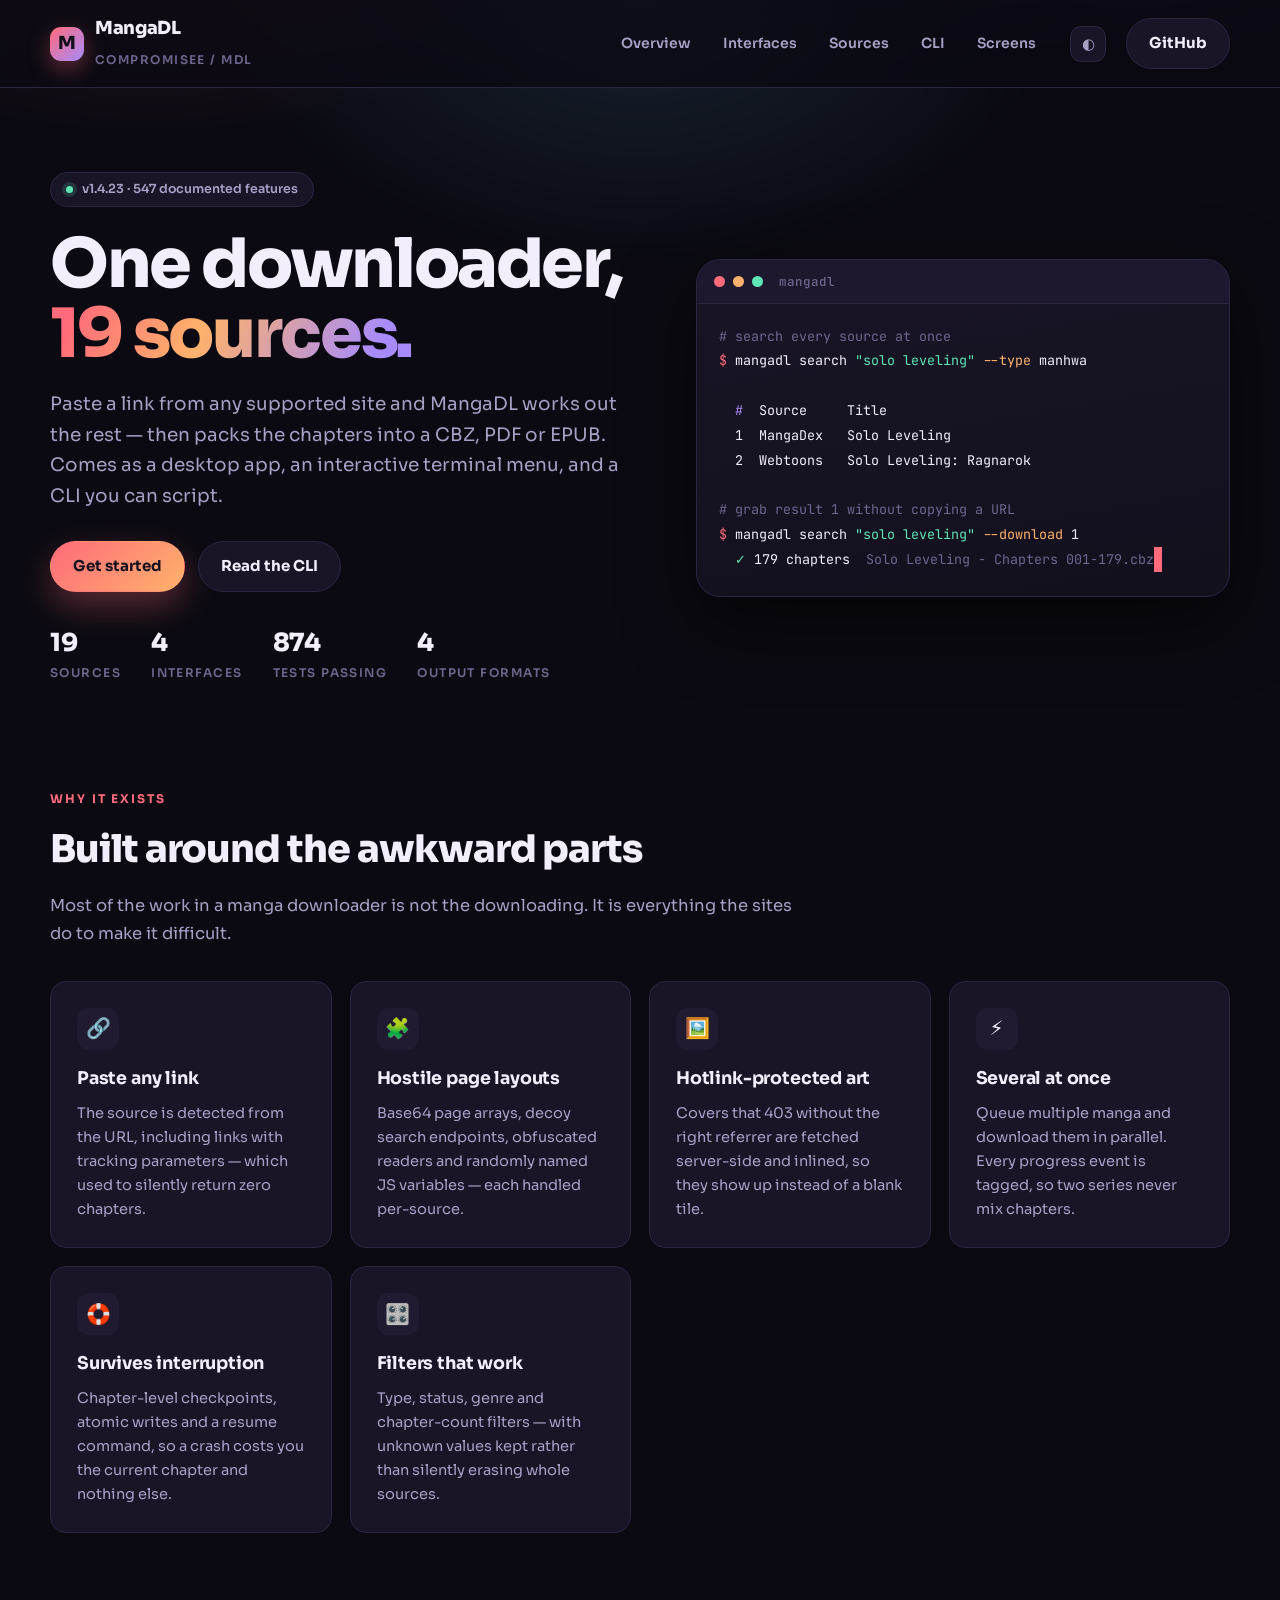
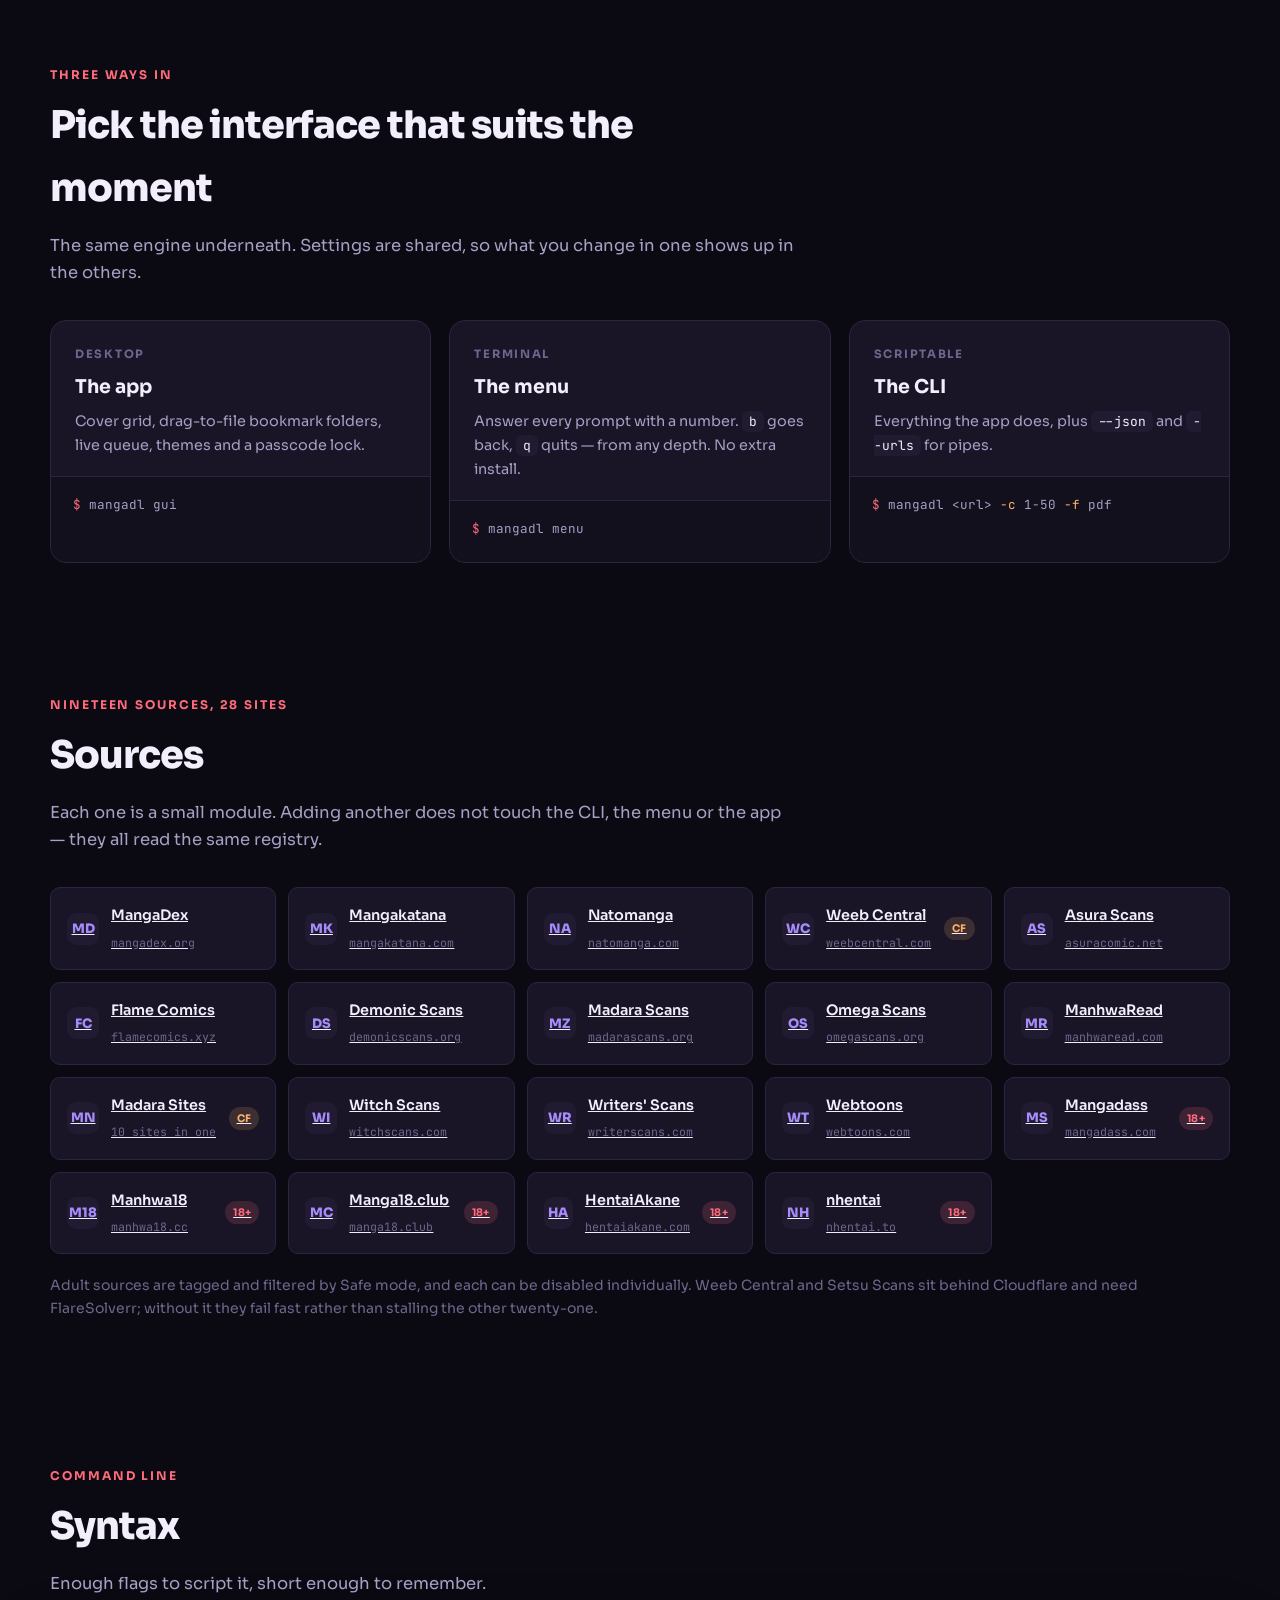
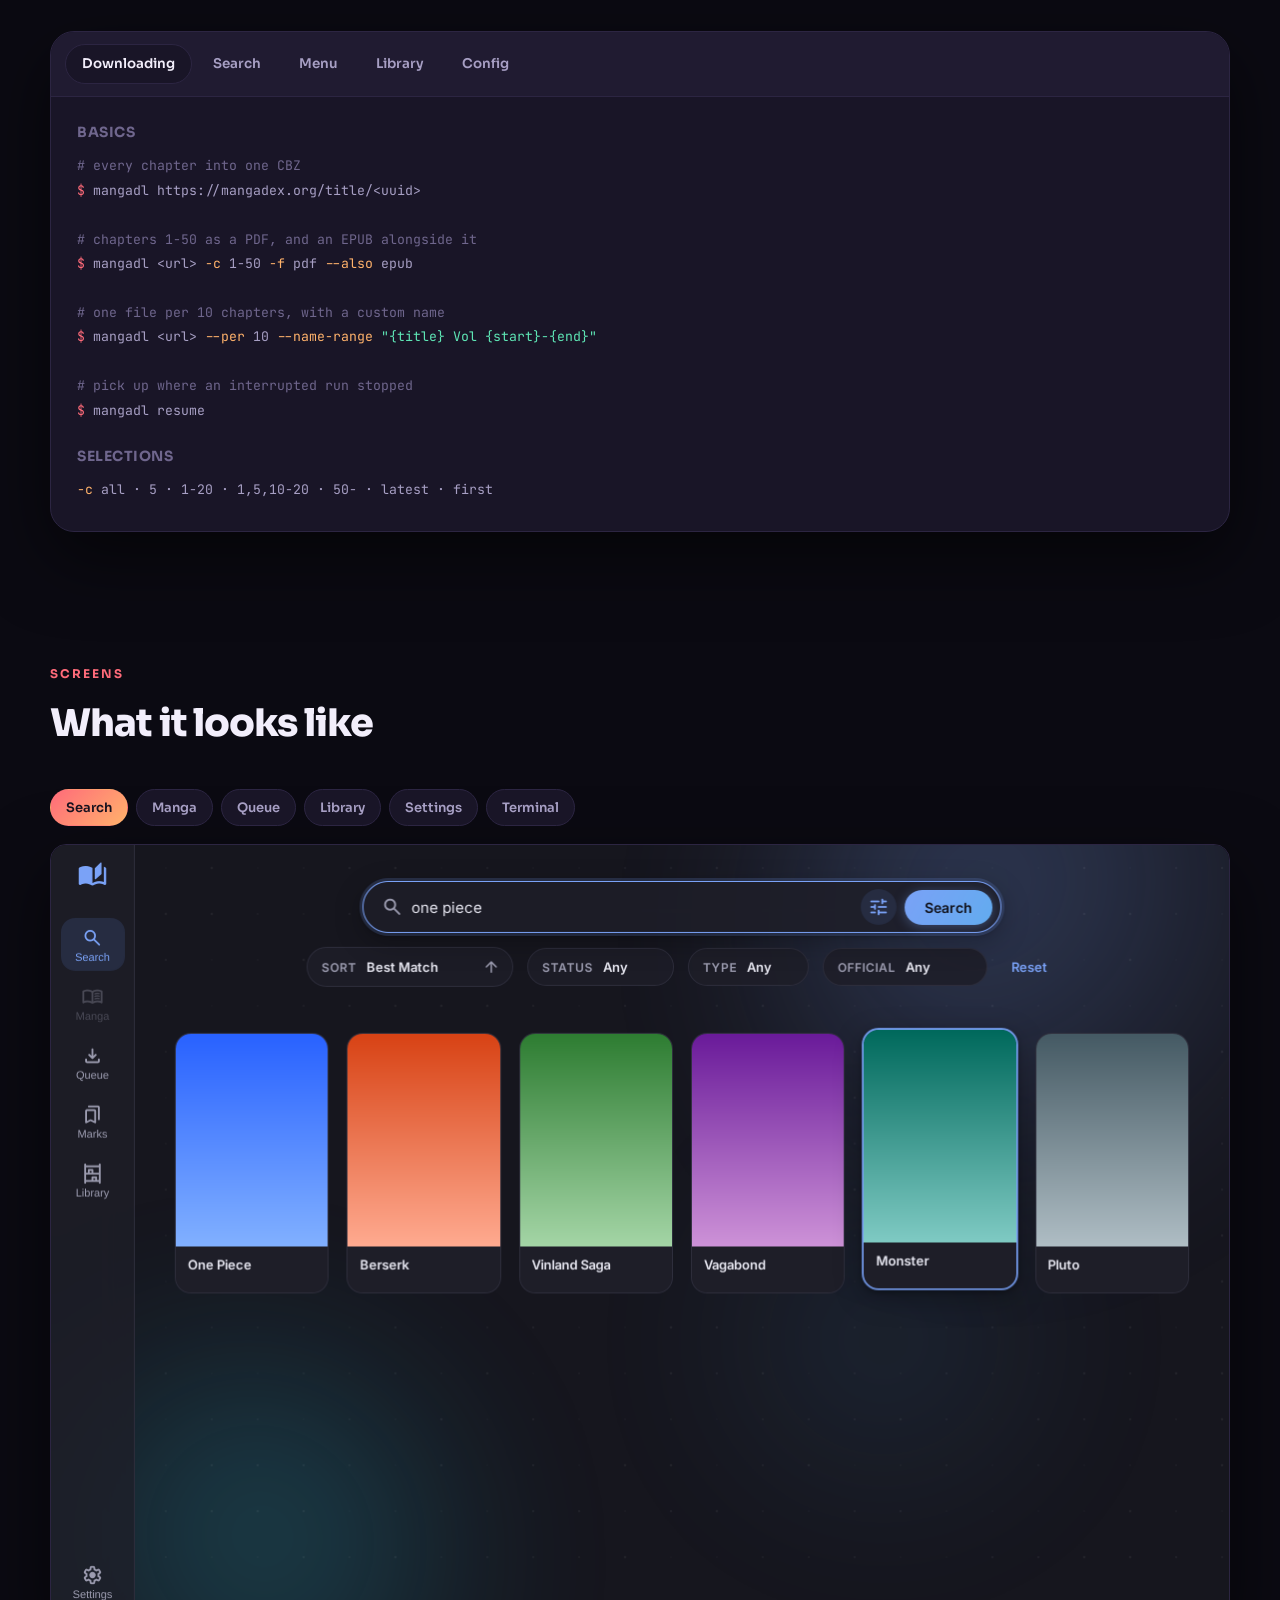
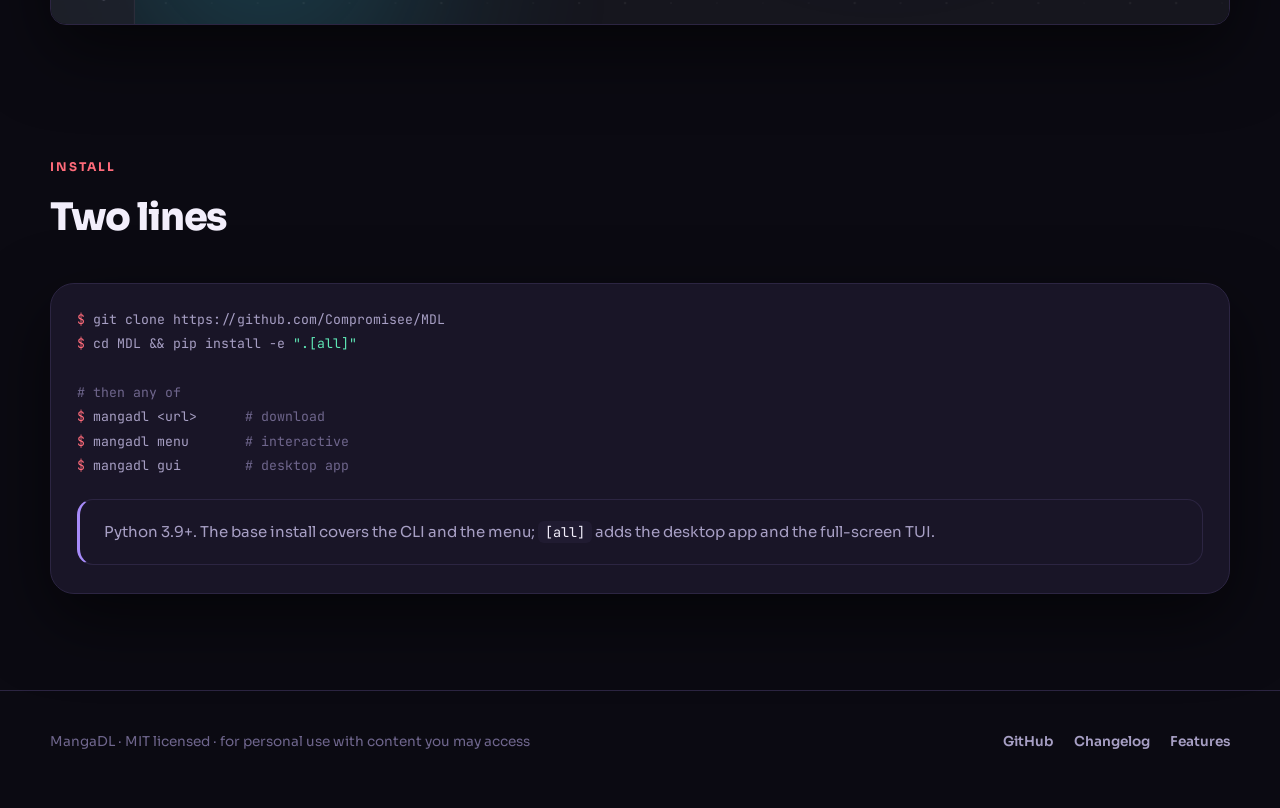
==== docs/index.html @ 046f9f0f "v1.4.23: grouped collapsible queue, animations, cross-book counter fix Fixed: "downloaded chapters" " ====
<!DOCTYPE html>
<html lang="en" data-theme="night">
<head>
<meta charset="UTF-8">
<meta name="viewport" content="width=device-width, initial-scale=1.0">
<meta name="referrer" content="no-referrer">
<title>MangaDL — 19 sources, 28 sites</title>
<meta name="description" content="MangaDL downloads manga, manhwa and manhua from 28 sites as CBZ, PDF or EPUB. Desktop app, interactive terminal menu and a scriptable CLI.">
<meta property="og:title" content="MangaDL">
<meta property="og:description" content="19 sources, 28 sites. CBZ, PDF or EPUB — desktop app, terminal menu, scriptable CLI.">
<meta property="og:type" content="website">
<link rel="icon" href="icon.ico">
<link rel="preconnect" href="https://fonts.googleapis.com">
<link rel="preconnect" href="https://fonts.gstatic.com" crossorigin>
<link href="https://fonts.googleapis.com/css2?family=Sora:wght@400;600;700;800&family=JetBrains+Mono:wght@400;500&display=swap" rel="stylesheet">
<style>
/* ============================================================ tokens
   A deliberately un-GitHub palette: deep plum-navy, warm coral accent,
   soft mint for success. Nothing borrowed from a code-host chrome. */
:root {
  --bg:        #0b0a12;
  --bg-2:      #12101d;
  --panel:     #191527;
  --panel-2:   #201b31;
  --line:      #2c2542;
  --ink:       #f2eefb;
  --ink-2:     #a79fc4;
  --ink-3:     #6f668d;

  --coral:     #ff6b7a;
  --amber:     #ffb26b;
  --mint:      #5ee6b5;
  --violet:    #a78bfa;
  --sky:       #6bcaff;

  --r-s: 10px;
  --r-m: 16px;
  --r-l: 24px;
  --r-xl: 34px;

  --shadow: 0 26px 70px rgba(0,0,0,.55);
  --edge: 1px solid var(--line);
  --wrap: 1180px;
}

html[data-theme="dawn"] {
  --bg:      #fbf7f4;
  --bg-2:    #ffffff;
  --panel:   #ffffff;
  --panel-2: #f4eff8;
  --line:    #e6dced;
  --ink:     #1c1730;
  --ink-2:   #5b5175;
  --ink-3:   #8d84a5;
  --shadow: 0 22px 54px rgba(60,40,90,.13);
}

* { box-sizing: border-box; }

body {
  margin: 0;
  background: var(--bg);
  color: var(--ink);
  font: 16px/1.65 Sora, system-ui, -apple-system, sans-serif;
  -webkit-font-smoothing: antialiased;
  overflow-x: hidden;
}

/* soft aurora wash, fixed so it never scrolls into a seam */
body::before {
  content: "";
  position: fixed;
  inset: -30% -10% auto -10%;
  height: 90vh;
  z-index: 0;
  pointer-events: none;
  background:
    radial-gradient(45% 55% at 18% 12%, rgba(255,107,122,.20), transparent 70%),
    radial-gradient(40% 50% at 82% 8%,  rgba(167,139,250,.20), transparent 70%),
    radial-gradient(38% 48% at 50% 32%, rgba(107,202,255,.13), transparent 72%);
  filter: blur(8px);
}
html[data-theme="dawn"] body::before { opacity: .55; }

.wrap { width: min(var(--wrap), calc(100% - 44px)); margin-inline: auto; position: relative; z-index: 1; }

a { color: inherit; }

/* ============================================================ nav */
.nav {
  position: sticky; top: 0; z-index: 60;
  backdrop-filter: blur(14px);
  background: color-mix(in srgb, var(--bg) 78%, transparent);
  border-bottom: var(--edge);
}
.nav-in { display: flex; align-items: center; gap: 20px; padding: 14px 0; }

.brand { display: flex; align-items: center; gap: 11px; text-decoration: none; font-weight: 800; letter-spacing: -.02em; }
.mark {
  width: 34px; height: 34px; border-radius: 11px;
  display: grid; place-items: center;
  background: linear-gradient(135deg, var(--coral), var(--violet));
  color: #12101d; font-size: 17px; font-weight: 800;
  box-shadow: 0 8px 22px rgba(255,107,122,.35);
}
.brand span { font-size: 18px; }
.brand small { color: var(--ink-3); font-weight: 600; font-size: 12px; letter-spacing: .12em; text-transform: uppercase; }

.nav-links { display: flex; gap: 4px; margin-left: auto; }
.nav-links a {
  padding: 8px 14px; border-radius: 999px; text-decoration: none;
  color: var(--ink-2); font-size: 14px; font-weight: 600;
  transition: background .16s, color .16s;
}
.nav-links a:hover { background: var(--panel); color: var(--ink); }

.icon-btn {
  width: 36px; height: 36px; border-radius: 11px;
  border: var(--edge); background: var(--panel); color: var(--ink-2);
  cursor: pointer; display: grid; place-items: center; font-size: 15px;
  transition: color .16s, border-color .16s;
}
.icon-btn:hover { color: var(--ink); border-color: var(--violet); }

.btn {
  display: inline-flex; align-items: center; gap: 9px;
  padding: 12px 22px; border-radius: 999px;
  font: inherit; font-weight: 700; font-size: 15px;
  text-decoration: none; cursor: pointer; border: var(--edge);
  background: var(--panel); color: var(--ink);
  transition: transform .16s, box-shadow .16s, border-color .16s;
}
.btn:hover { transform: translateY(-2px); }
.btn-hot {
  border-color: transparent; color: #17121f;
  background: linear-gradient(135deg, var(--coral), var(--amber));
  box-shadow: 0 14px 34px rgba(255,107,122,.32);
}
.btn-hot:hover { box-shadow: 0 18px 42px rgba(255,107,122,.42); }
.btn-ghost:hover { border-color: var(--violet); }

/* ============================================================ hero */
.hero { padding: 84px 0 40px; }
.hero-grid { display: grid; grid-template-columns: 1.05fr .95fr; gap: 56px; align-items: center; }

.eyebrow {
  display: inline-flex; align-items: center; gap: 9px;
  padding: 6px 15px; border-radius: 999px;
  border: var(--edge); background: var(--panel);
  font-size: 12.5px; font-weight: 600; color: var(--ink-2);
  margin-bottom: 22px;
}
.dot { width: 7px; height: 7px; border-radius: 50%; background: var(--mint); box-shadow: 0 0 0 4px rgba(94,230,181,.16); }

h1 {
  margin: 0 0 20px;
  font-size: clamp(42px, 6vw, 68px);
  line-height: 1.03; letter-spacing: -.035em; font-weight: 800;
}
.grad {
  background: linear-gradient(115deg, var(--coral) 8%, var(--amber) 42%, var(--violet) 88%);
  -webkit-background-clip: text; background-clip: text; color: transparent;
}
.lede { font-size: 18.5px; color: var(--ink-2); margin: 0 0 30px; max-width: 54ch; }
.cta { display: flex; gap: 13px; flex-wrap: wrap; margin-bottom: 30px; }

.hero-stats { display: flex; gap: 30px; flex-wrap: wrap; }
.hs-n { font-size: 25px; font-weight: 800; letter-spacing: -.02em; }
.hs-k { font-size: 12px; color: var(--ink-3); text-transform: uppercase; letter-spacing: .12em; font-weight: 600; }

/* terminal mock */
.term {
  border-radius: var(--r-l); border: var(--edge);
  background: linear-gradient(170deg, var(--panel), var(--bg-2));
  box-shadow: var(--shadow); overflow: hidden;
}
.term-bar { display: flex; align-items: center; gap: 8px; padding: 13px 17px; border-bottom: var(--edge); background: color-mix(in srgb, var(--panel-2) 70%, transparent); }
.tl { width: 11px; height: 11px; border-radius: 50%; }
.term-name { margin-left: 8px; font: 500 12.5px JetBrains Mono, monospace; color: var(--ink-3); }
.term-body { padding: 20px 22px 24px; font: 400 13.4px/1.85 JetBrains Mono, monospace; }
.pr { color: var(--coral); }
.cm { color: var(--ink-3); }
.fl { color: var(--amber); }
.st { color: var(--mint); }
.vi { color: var(--violet); }

.caret { display: inline-block; width: 8px; background: var(--coral); animation: blink 1.15s steps(2) infinite; }
@keyframes blink { 50% { opacity: 0; } }

/* ============================================================ sections */
section { padding: 66px 0; }
.sec-head { margin-bottom: 34px; max-width: 62ch; }
.sec-tag { font-size: 12px; letter-spacing: .16em; text-transform: uppercase; color: var(--coral); font-weight: 700; }
h2 { font-size: clamp(27px, 3.4vw, 38px); letter-spacing: -.028em; margin: 9px 0 12px; font-weight: 800; }
.sec-head p { color: var(--ink-2); margin: 0; font-size: 16.5px; }

.cards { display: grid; grid-template-columns: repeat(auto-fit, minmax(266px, 1fr)); gap: 18px; }
.card {
  padding: 26px; border-radius: var(--r-m); border: var(--edge);
  background: var(--panel);
  transition: transform .18s, border-color .18s;
}
.card:hover { transform: translateY(-4px); border-color: color-mix(in srgb, var(--violet) 55%, var(--line)); }
.card h3 { margin: 14px 0 8px; font-size: 17.5px; letter-spacing: -.01em; }
.card p { margin: 0; color: var(--ink-2); font-size: 14.6px; }
.glyph { width: 42px; height: 42px; border-radius: 12px; display: grid; place-items: center; font-size: 20px; background: var(--panel-2); }

/* interfaces */
.faces { display: grid; grid-template-columns: repeat(3, 1fr); gap: 18px; }
.face { border-radius: var(--r-m); border: var(--edge); background: var(--panel); overflow: hidden; display: flex; flex-direction: column; }
.face-top { padding: 24px 24px 18px; }
.face-kind { font-size: 11.5px; letter-spacing: .15em; text-transform: uppercase; font-weight: 700; color: var(--ink-3); }
.face h3 { margin: 8px 0 7px; font-size: 19px; }
.face p { margin: 0; color: var(--ink-2); font-size: 14.4px; }
.face pre {
  margin: 0; padding: 17px 22px 22px;
  font: 400 12.6px/1.8 JetBrains Mono, monospace;
  color: var(--ink-2); background: var(--bg-2);
  border-top: var(--edge); flex: 1; overflow-x: auto;
}

/* sources */
.src-grid { display: grid; grid-template-columns: repeat(auto-fill, minmax(212px, 1fr)); gap: 12px; }
.src {
  display: flex; align-items: center; gap: 12px;
  padding: 14px 16px; border-radius: var(--r-s);
  border: var(--edge); background: var(--panel);
  transition: border-color .16s, transform .16s;
}
.src:hover { border-color: var(--violet); transform: translateY(-2px); }
.src-i { width: 32px; height: 32px; border-radius: 9px; display: grid; place-items: center; font-weight: 800; font-size: 13px; background: var(--panel-2); color: var(--violet); }
.src-n { font-weight: 600; font-size: 14.4px; }
.src-h { font-size: 11.6px; color: var(--ink-3); font-family: JetBrains Mono, monospace; }
.tag { margin-left: auto; font-size: 10.4px; font-weight: 700; padding: 3px 8px; border-radius: 999px; letter-spacing: .04em; }
.tag-adult { background: rgba(255,107,122,.16); color: var(--coral); }
.tag-cf { background: rgba(255,178,107,.16); color: var(--amber); }

/* code panel */
.panel { border-radius: var(--r-l); border: var(--edge); background: var(--panel); overflow: hidden; box-shadow: var(--shadow); }
.tabs { display: flex; gap: 4px; padding: 12px 14px; border-bottom: var(--edge); background: var(--panel-2); overflow-x: auto; }
.tab {
  padding: 8px 16px; border-radius: 999px; border: 1px solid transparent;
  background: transparent; color: var(--ink-2); cursor: pointer;
  font: inherit; font-size: 13.4px; font-weight: 600; white-space: nowrap;
}
.tab:hover { color: var(--ink); }
.tab.on { background: var(--panel); color: var(--ink); border-color: var(--line); }
.pane { display: none; padding: 24px 26px 28px; }
.pane.on { display: block; }
.pane pre { margin: 0 0 18px; font: 400 13.2px/1.85 JetBrains Mono, monospace; overflow-x: auto; color: var(--ink-2); }
.pane pre:last-child { margin-bottom: 0; }
.pane h4 { margin: 22px 0 10px; font-size: 14px; letter-spacing: .04em; text-transform: uppercase; color: var(--ink-3); }
.pane h4:first-child { margin-top: 0; }

/* shots */
.shot-row { display: flex; gap: 8px; margin-bottom: 18px; flex-wrap: wrap; }
.shot-tab { padding: 7px 15px; border-radius: 999px; border: var(--edge); background: var(--panel); color: var(--ink-2); cursor: pointer; font: inherit; font-size: 13px; font-weight: 600; }
.shot-tab.on { background: linear-gradient(135deg, var(--coral), var(--amber)); color: #17121f; border-color: transparent; }
.shot { display: none; border-radius: var(--r-m); overflow: hidden; border: var(--edge); box-shadow: var(--shadow); }
.shot.on { display: block; }
.shot img { width: 100%; display: block; }

/* callout */
.note {
  border-radius: var(--r-m); padding: 20px 24px;
  border: var(--edge); border-left: 3px solid var(--violet);
  background: var(--panel); color: var(--ink-2); font-size: 15px;
}
.note b { color: var(--ink); }

/* footer */
footer { border-top: var(--edge); padding: 40px 0 54px; margin-top: 30px; }
.foot { display: flex; justify-content: space-between; gap: 22px; flex-wrap: wrap; align-items: center; }
.foot p { margin: 0; color: var(--ink-3); font-size: 13.6px; }
.foot a { color: var(--ink-2); text-decoration: none; font-size: 13.6px; font-weight: 600; }
.foot a:hover { color: var(--coral); }

code.i { font-family: JetBrains Mono, monospace; font-size: .9em; background: var(--panel-2); padding: 2px 7px; border-radius: 6px; color: var(--ink); }

@media (max-width: 950px) {
  .hero-grid { grid-template-columns: 1fr; gap: 38px; }
  .faces { grid-template-columns: 1fr; }
  .nav-links { display: none; }
}
@media (prefers-reduced-motion: reduce) {
  * { animation: none !important; transition: none !important; }
}
</style>
</head>
<body>

<nav class="nav">
  <div class="wrap nav-in">
    <a class="brand" href="#top">
      <span class="mark">M</span>
      <span>MangaDL<br><small>compromisee / MDL</small></span>
    </a>
    <div class="nav-links">
      <a href="#what">Overview</a>
      <a href="#faces">Interfaces</a>
      <a href="#sources">Sources</a>
      <a href="#cli">CLI</a>
      <a href="#shots">Screens</a>
    </div>
    <button class="icon-btn" id="themeBtn" title="Toggle light and dark" aria-label="Toggle theme">◐</button>
    <a class="btn btn-ghost" href="https://github.com/Compromisee/MDL">GitHub</a>
  </div>
</nav>

<header class="hero wrap" id="top">
  <div class="hero-grid">
    <div>
      <div class="eyebrow"><span class="dot"></span> v1.4.23 · 547 documented features</div>
      <h1>One downloader,<br><span class="grad">19 sources.</span></h1>
      <p class="lede">
        Paste a link from any supported site and MangaDL works out the rest —
        then packs the chapters into a CBZ, PDF or EPUB. Comes as a desktop
        app, an interactive terminal menu, and a CLI you can script.
      </p>
      <div class="cta">
        <a class="btn btn-hot" href="#install">Get started</a>
        <a class="btn btn-ghost" href="#cli">Read the CLI</a>
      </div>
      <div class="hero-stats">
        <div><div class="hs-n">19</div><div class="hs-k">sources</div></div>
        <div><div class="hs-n">4</div><div class="hs-k">interfaces</div></div>
        <div><div class="hs-n">874</div><div class="hs-k">tests passing</div></div>
        <div><div class="hs-n">4</div><div class="hs-k">output formats</div></div>
      </div>
    </div>

    <div class="term">
      <div class="term-bar">
        <span class="tl" style="background:#ff6b7a"></span>
        <span class="tl" style="background:#ffb26b"></span>
        <span class="tl" style="background:#5ee6b5"></span>
        <span class="term-name">mangadl</span>
      </div>
      <div class="term-body">
<span class="cm"># search every source at once</span><br>
<span class="pr">$</span> mangadl search <span class="st">"solo leveling"</span> <span class="fl">--type</span> manhwa<br>
<br>
&nbsp;&nbsp;<span class="vi">#</span>&nbsp;&nbsp;Source&nbsp;&nbsp;&nbsp;&nbsp;&nbsp;Title<br>
&nbsp;&nbsp;1&nbsp;&nbsp;MangaDex&nbsp;&nbsp;&nbsp;Solo Leveling<br>
&nbsp;&nbsp;2&nbsp;&nbsp;Webtoons&nbsp;&nbsp;&nbsp;Solo Leveling: Ragnarok<br>
<br>
<span class="cm"># grab result 1 without copying a URL</span><br>
<span class="pr">$</span> mangadl search <span class="st">"solo leveling"</span> <span class="fl">--download</span> 1<br>
&nbsp;&nbsp;<span class="st">✓</span> 179 chapters &nbsp;<span class="cm">Solo Leveling - Chapters 001-179.cbz</span><span class="caret">&nbsp;</span>
      </div>
    </div>
  </div>
</header>

<section class="wrap" id="what">
  <div class="sec-head">
    <div class="sec-tag">Why it exists</div>
    <h2>Built around the awkward parts</h2>
    <p>Most of the work in a manga downloader is not the downloading. It is
       everything the sites do to make it difficult.</p>
  </div>
  <div class="cards">
    <div class="card">
      <div class="glyph">🔗</div>
      <h3>Paste any link</h3>
      <p>The source is detected from the URL, including links with tracking
         parameters — which used to silently return zero chapters.</p>
    </div>
    <div class="card">
      <div class="glyph">🧩</div>
      <h3>Hostile page layouts</h3>
      <p>Base64 page arrays, decoy search endpoints, obfuscated readers and
         randomly named JS variables — each handled per-source.</p>
    </div>
    <div class="card">
      <div class="glyph">🖼️</div>
      <h3>Hotlink-protected art</h3>
      <p>Covers that 403 without the right referrer are fetched server-side
         and inlined, so they show up instead of a blank tile.</p>
    </div>
    <div class="card">
      <div class="glyph">⚡</div>
      <h3>Several at once</h3>
      <p>Queue multiple manga and download them in parallel. Every progress
         event is tagged, so two series never mix chapters.</p>
    </div>
    <div class="card">
      <div class="glyph">🛟</div>
      <h3>Survives interruption</h3>
      <p>Chapter-level checkpoints, atomic writes and a resume command, so a
         crash costs you the current chapter and nothing else.</p>
    </div>
    <div class="card">
      <div class="glyph">🎛️</div>
      <h3>Filters that work</h3>
      <p>Type, status, genre and chapter-count filters — with unknown values
         kept rather than silently erasing whole sources.</p>
    </div>
  </div>
</section>

<section class="wrap" id="faces">
  <div class="sec-head">
    <div class="sec-tag">Three ways in</div>
    <h2>Pick the interface that suits the moment</h2>
    <p>The same engine underneath. Settings are shared, so what you change in
       one shows up in the others.</p>
  </div>
  <div class="faces">
    <div class="face">
      <div class="face-top">
        <div class="face-kind">Desktop</div>
        <h3>The app</h3>
        <p>Cover grid, drag-to-file bookmark folders, live queue, themes and a
           passcode lock.</p>
      </div>
      <pre><span class="pr">$</span> mangadl gui</pre>
    </div>
    <div class="face">
      <div class="face-top">
        <div class="face-kind">Terminal</div>
        <h3>The menu</h3>
        <p>Answer every prompt with a number. <code class="i">b</code> goes
           back, <code class="i">q</code> quits — from any depth. No extra
           install.</p>
      </div>
      <pre><span class="pr">$</span> mangadl menu</pre>
    </div>
    <div class="face">
      <div class="face-top">
        <div class="face-kind">Scriptable</div>
        <h3>The CLI</h3>
        <p>Everything the app does, plus <code class="i">--json</code> and
           <code class="i">--urls</code> for pipes.</p>
      </div>
      <pre><span class="pr">$</span> mangadl &lt;url&gt; <span class="fl">-c</span> 1-50 <span class="fl">-f</span> pdf</pre>
    </div>
  </div>
</section>

<section class="wrap" id="sources">
  <div class="sec-head">
    <div class="sec-tag">Nineteen sources, 28 sites</div>
    <h2>Sources</h2>
    <p>Each one is a small module. Adding another does not touch the CLI, the
       menu or the app — they all read the same registry.</p>
  </div>
  <div class="src-grid">
    <a class="src" href="https://mangadex.org"><span class="src-i">MD</span><span><span class="src-n">MangaDex</span><br><span class="src-h">mangadex.org</span></span></a>
    <a class="src" href="https://mangakatana.com"><span class="src-i">MK</span><span><span class="src-n">Mangakatana</span><br><span class="src-h">mangakatana.com</span></span></a>
    <a class="src" href="https://www.natomanga.com"><span class="src-i">NA</span><span><span class="src-n">Natomanga</span><br><span class="src-h">natomanga.com</span></span></a>
    <a class="src" href="https://weebcentral.com"><span class="src-i">WC</span><span><span class="src-n">Weeb Central</span><br><span class="src-h">weebcentral.com</span></span><span class="tag tag-cf">CF</span></a>
    <a class="src" href="https://asuracomic.net"><span class="src-i">AS</span><span><span class="src-n">Asura Scans</span><br><span class="src-h">asuracomic.net</span></span></a>
    <a class="src" href="https://flamecomics.xyz"><span class="src-i">FC</span><span><span class="src-n">Flame Comics</span><br><span class="src-h">flamecomics.xyz</span></span></a>
    <a class="src" href="https://demonicscans.org"><span class="src-i">DS</span><span><span class="src-n">Demonic Scans</span><br><span class="src-h">demonicscans.org</span></span></a>
    <a class="src" href="https://madarascans.org"><span class="src-i">MZ</span><span><span class="src-n">Madara Scans</span><br><span class="src-h">madarascans.org</span></span></a>
    <a class="src" href="https://omegascans.org"><span class="src-i">OS</span><span><span class="src-n">Omega Scans</span><br><span class="src-h">omegascans.org</span></span></a>
    <a class="src" href="https://manhwaread.com"><span class="src-i">MR</span><span><span class="src-n">ManhwaRead</span><br><span class="src-h">manhwaread.com</span></span></a>
    <a class="src" href="https://mangabooth.com"><span class="src-i">MN</span><span><span class="src-n">Madara Sites</span><br><span class="src-h">10 sites in one</span></span><span class="tag tag-cf">CF</span></a>
    <a class="src" href="https://witchscans.com"><span class="src-i">WI</span><span><span class="src-n">Witch Scans</span><br><span class="src-h">witchscans.com</span></span></a>
    <a class="src" href="https://writerscans.com"><span class="src-i">WR</span><span><span class="src-n">Writers' Scans</span><br><span class="src-h">writerscans.com</span></span></a>
    <a class="src" href="https://www.webtoons.com"><span class="src-i">WT</span><span><span class="src-n">Webtoons</span><br><span class="src-h">webtoons.com</span></span></a>
    <a class="src" href="https://mangadass.com"><span class="src-i">MS</span><span><span class="src-n">Mangadass</span><br><span class="src-h">mangadass.com</span></span><span class="tag tag-adult">18+</span></a>
    <a class="src" href="https://manhwa18.cc"><span class="src-i">M18</span><span><span class="src-n">Manhwa18</span><br><span class="src-h">manhwa18.cc</span></span><span class="tag tag-adult">18+</span></a>
    <a class="src" href="https://manga18.club"><span class="src-i">MC</span><span><span class="src-n">Manga18.club</span><br><span class="src-h">manga18.club</span></span><span class="tag tag-adult">18+</span></a>
    <a class="src" href="https://hentaiakane.com"><span class="src-i">HA</span><span><span class="src-n">HentaiAkane</span><br><span class="src-h">hentaiakane.com</span></span><span class="tag tag-adult">18+</span></a>
    <a class="src" href="https://nhentai.to"><span class="src-i">NH</span><span><span class="src-n">nhentai</span><br><span class="src-h">nhentai.to</span></span><span class="tag tag-adult">18+</span></a>
  </div>
  <p style="margin-top:20px;color:var(--ink-3);font-size:14px">
    Adult sources are tagged and filtered by Safe mode, and each can be
    disabled individually. Weeb Central and Setsu Scans sit behind Cloudflare
    and need FlareSolverr; without it they fail fast rather than stalling the
    other twenty-one.
  </p>
</section>

<section class="wrap" id="cli">
  <div class="sec-head">
    <div class="sec-tag">Command line</div>
    <h2>Syntax</h2>
    <p>Enough flags to script it, short enough to remember.</p>
  </div>
  <div class="panel">
    <div class="tabs" role="tablist">
      <button class="tab on" data-p="dl">Downloading</button>
      <button class="tab" data-p="search">Search</button>
      <button class="tab" data-p="menu">Menu</button>
      <button class="tab" data-p="lib">Library</button>
      <button class="tab" data-p="cfg">Config</button>
    </div>

    <div class="pane on" id="p-dl">
      <h4>Basics</h4>
<pre><span class="cm"># every chapter into one CBZ</span>
<span class="pr">$</span> mangadl https://mangadex.org/title/&lt;uuid&gt;

<span class="cm"># chapters 1-50 as a PDF, and an EPUB alongside it</span>
<span class="pr">$</span> mangadl &lt;url&gt; <span class="fl">-c</span> 1-50 <span class="fl">-f</span> pdf <span class="fl">--also</span> epub

<span class="cm"># one file per 10 chapters, with a custom name</span>
<span class="pr">$</span> mangadl &lt;url&gt; <span class="fl">--per</span> 10 <span class="fl">--name-range</span> <span class="st">"{title} Vol {start}-{end}"</span>

<span class="cm"># pick up where an interrupted run stopped</span>
<span class="pr">$</span> mangadl resume</pre>
      <h4>Selections</h4>
<pre><span class="fl">-c</span> all · 5 · 1-20 · 1,5,10-20 · 50- · latest · first</pre>
    </div>

    <div class="pane" id="p-search">
      <h4>Finding things</h4>
<pre><span class="cm"># no query at all -> trending across every source</span>
<span class="pr">$</span> mangadl search

<span class="pr">$</span> mangadl search <span class="st">"one piece"</span>                <span class="cm"># all sources</span>
<span class="pr">$</span> mangadl search <span class="st">"berserk"</span> <span class="fl">-s</span> mangadex     <span class="cm"># just one</span>
<span class="pr">$</span> mangadl trending horror                <span class="cm"># top horror now</span>
<span class="pr">$</span> mangadl genres                         <span class="cm"># every genre</span></pre>
      <h4>Narrow and sort</h4>
<pre><span class="pr">$</span> mangadl search <span class="st">"solo"</span> <span class="fl">--type</span> manhwa      <span class="cm"># manga|manhwa|manhua</span>
<span class="pr">$</span> mangadl search <span class="st">"one piece"</span> <span class="fl">--status</span> Ongoing
<span class="pr">$</span> mangadl search <span class="st">"naruto"</span> <span class="fl">-n</span> 5 <span class="fl">--sort</span> title
<span class="pr">$</span> mangadl search <span class="st">"berserk"</span> <span class="fl">--sort</span> chapters <span class="fl">--reverse</span></pre>
      <h4>For pipes and scripts</h4>
<pre><span class="pr">$</span> mangadl search <span class="st">"blue"</span> <span class="fl">--urls</span>            <span class="cm"># one URL per line</span>
<span class="pr">$</span> mangadl search <span class="st">"blue"</span> <span class="fl">--json</span> | jq <span class="st">'.[].title'</span>

<span class="cm"># act on a numbered result, no copy-paste</span>
<span class="pr">$</span> mangadl search <span class="st">"berserk"</span> <span class="fl">--open</span> 1
<span class="pr">$</span> mangadl search <span class="st">"berserk"</span> <span class="fl">--download</span> 1</pre>
    </div>

    <div class="pane" id="p-menu">
      <h4>Interactive menu</h4>
<pre><span class="pr">$</span> mangadl menu

  <span class="vi">1</span>  Search for a manga     <span class="cm">by title, across every source</span>
  <span class="vi">2</span>  Browse trending        <span class="cm">optionally by genre</span>
  <span class="vi">3</span>  Open a URL             <span class="cm">paste a link</span>
  <span class="vi">4</span>  Library                <span class="cm">what you already have</span>
  <span class="vi">5</span>  Bookmarks
  <span class="vi">6</span>  Settings               <span class="cm">folders, formats, sources</span>
  <span class="vi">7</span>  Tools                  <span class="cm">stats, history, disk usage</span>

  <span class="cm">b = back    q = quit    (from any depth)</span></pre>
      <div class="note">
        <b>No extra install.</b> The menu only needs what MangaDL already
        depends on. The full-screen <code class="i">mangadl tui</code> needs
        Textual — <code class="i">pip install mangadl[tui]</code> — and says
        so plainly if it is missing.
      </div>
    </div>

    <div class="pane" id="p-lib">
      <h4>Keeping track</h4>
<pre><span class="pr">$</span> mangadl watch add &lt;url&gt;     <span class="cm"># track for new chapters</span>
<span class="pr">$</span> mangadl watch check         <span class="cm"># check them all in parallel</span>
<span class="pr">$</span> mangadl library verify      <span class="cm"># do the files still exist?</span>
<span class="pr">$</span> mangadl library scan ~/Manga <span class="cm"># re-link a moved folder</span>
<span class="pr">$</span> mangadl stats               <span class="cm"># download statistics</span>
<span class="pr">$</span> mangadl disk dupes          <span class="cm"># byte-identical files</span></pre>
    </div>

    <div class="pane" id="p-cfg">
      <h4>Sources and settings</h4>
<pre><span class="pr">$</span> mangadl sources                    <span class="cm"># list them</span>
<span class="pr">$</span> mangadl config up mangakatana      <span class="cm"># rank it higher</span>
<span class="pr">$</span> mangadl config disable natomanga   <span class="cm"># exclude from results</span>
<span class="pr">$</span> mangadl health                     <span class="cm"># breaker + cache state</span>
<span class="pr">$</span> mangadl lock set                   <span class="cm"># set an app passcode</span></pre>
      <div class="note">
        Everything lives in <code class="i">~/.mangadl/config.json</code> —
        app settings and per-source ranking in one file, written atomically
        under a single lock.
      </div>
    </div>
  </div>
</section>

<section class="wrap" id="shots">
  <div class="sec-head">
    <div class="sec-tag">Screens</div>
    <h2>What it looks like</h2>
  </div>
  <div class="shot-row">
    <button class="shot-tab on" data-s="s1">Search</button>
    <button class="shot-tab" data-s="s2">Manga</button>
    <button class="shot-tab" data-s="s3">Queue</button>
    <button class="shot-tab" data-s="s4">Library</button>
    <button class="shot-tab" data-s="s5">Settings</button>
    <button class="shot-tab" data-s="s6">Terminal</button>
  </div>
  <div class="shot on" id="s-s1"><img src="gui-search.png" alt="Search results as a cover grid" loading="lazy"></div>
  <div class="shot" id="s-s2"><img src="gui-manga.png" alt="Manga page with the chapter list" loading="lazy"></div>
  <div class="shot" id="s-s3"><img src="gui-downloads.png" alt="Download queue with per-chapter progress" loading="lazy"></div>
  <div class="shot" id="s-s4"><img src="gui-library.png" alt="Library of downloaded series" loading="lazy"></div>
  <div class="shot" id="s-s5"><img src="gui-settings.png" alt="Settings" loading="lazy"></div>
  <div class="shot" id="s-s6"><img src="tui-search.png" alt="Terminal interface" loading="lazy"></div>
</section>

<section class="wrap" id="install">
  <div class="sec-head">
    <div class="sec-tag">Install</div>
    <h2>Two lines</h2>
  </div>
  <div class="panel">
    <div class="pane on">
<pre><span class="pr">$</span> git clone https://github.com/Compromisee/MDL
<span class="pr">$</span> cd MDL &amp;&amp; pip install -e <span class="st">".[all]"</span>

<span class="cm"># then any of</span>
<span class="pr">$</span> mangadl &lt;url&gt;      <span class="cm"># download</span>
<span class="pr">$</span> mangadl menu       <span class="cm"># interactive</span>
<span class="pr">$</span> mangadl gui        <span class="cm"># desktop app</span></pre>
      <div class="note" style="margin-top:20px">
        Python 3.9+. The base install covers the CLI and the menu;
        <code class="i">[all]</code> adds the desktop app and the
        full-screen TUI.
      </div>
    </div>
  </div>
</section>

<footer>
  <div class="wrap foot">
    <p>MangaDL · MIT licensed · for personal use with content you may access</p>
    <div style="display:flex;gap:20px">
      <a href="https://github.com/Compromisee/MDL">GitHub</a>
      <a href="https://github.com/Compromisee/MDL/blob/main/CHANGELOG.md">Changelog</a>
      <a href="https://github.com/Compromisee/MDL/blob/main/FEATURES.md">Features</a>
    </div>
  </div>
</footer>

<script>
/* theme toggle, remembered between visits */
const root = document.documentElement;
try {
  const saved = localStorage.getItem("mdl-theme");
  if (saved) root.dataset.theme = saved;
} catch (e) { /* private mode: just use the default */ }

document.getElementById("themeBtn").addEventListener("click", () => {
  const next = root.dataset.theme === "night" ? "dawn" : "night";
  root.dataset.theme = next;
  try { localStorage.setItem("mdl-theme", next); } catch (e) {}
});

/* CLI tabs */
document.querySelectorAll(".tab").forEach((tab) => {
  tab.addEventListener("click", () => {
    document.querySelectorAll(".tab").forEach((t) => t.classList.remove("on"));
    document.querySelectorAll(".panel .pane").forEach((p) => p.classList.remove("on"));
    tab.classList.add("on");
    const pane = document.getElementById("p-" + tab.dataset.p);
    if (pane) pane.classList.add("on");
  });
});

/* screenshot tabs */
document.querySelectorAll(".shot-tab").forEach((tab) => {
  tab.addEventListener("click", () => {
    document.querySelectorAll(".shot-tab").forEach((t) => t.classList.remove("on"));
    document.querySelectorAll(".shot").forEach((s) => s.classList.remove("on"));
    tab.classList.add("on");
    const shot = document.getElementById("s-" + tab.dataset.s);
    if (shot) shot.classList.add("on");
  });
});

/* smooth in-page nav */
document.querySelectorAll('a[href^="#"]').forEach((link) => {
  link.addEventListener("click", (e) => {
    const target = document.querySelector(link.getAttribute("href"));
    if (!target) return;
    e.preventDefault();
    target.scrollIntoView({ behavior: "smooth", block: "start" });
  });
});
</script>
</body>
</html>
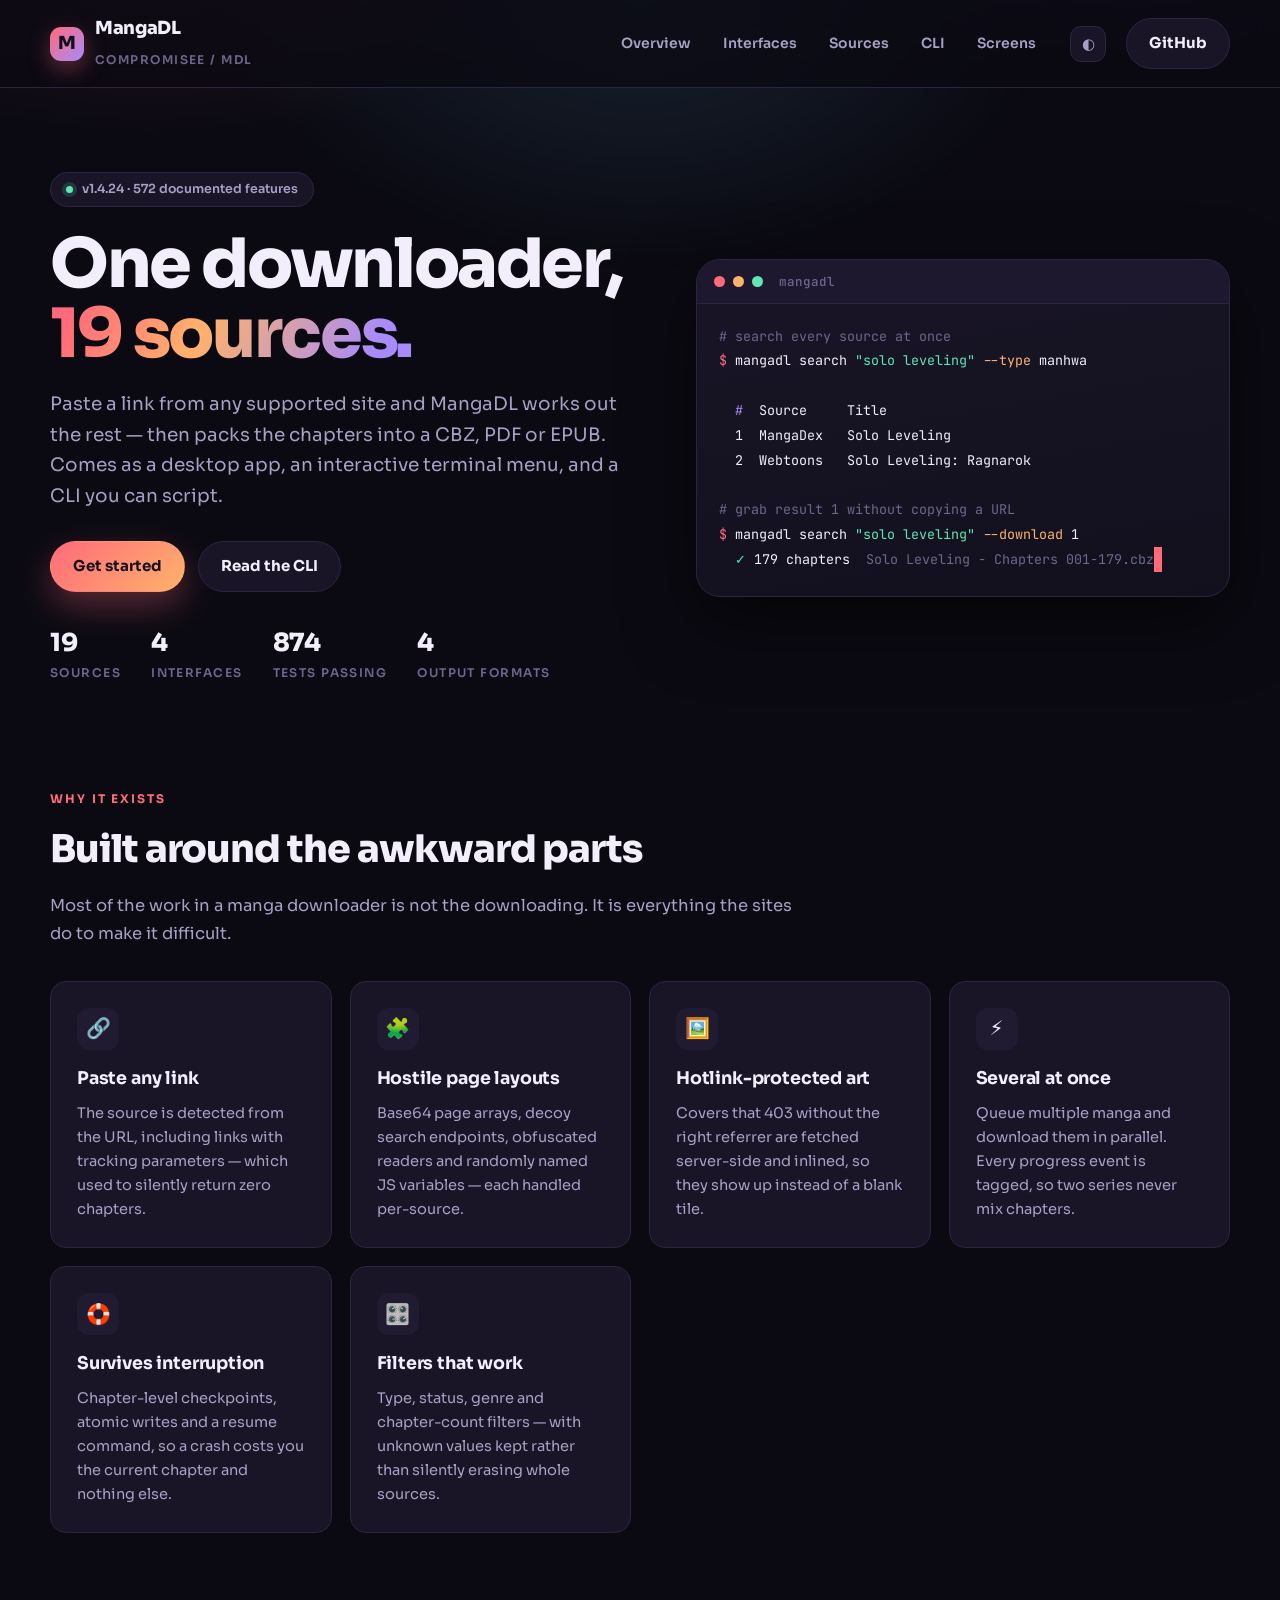
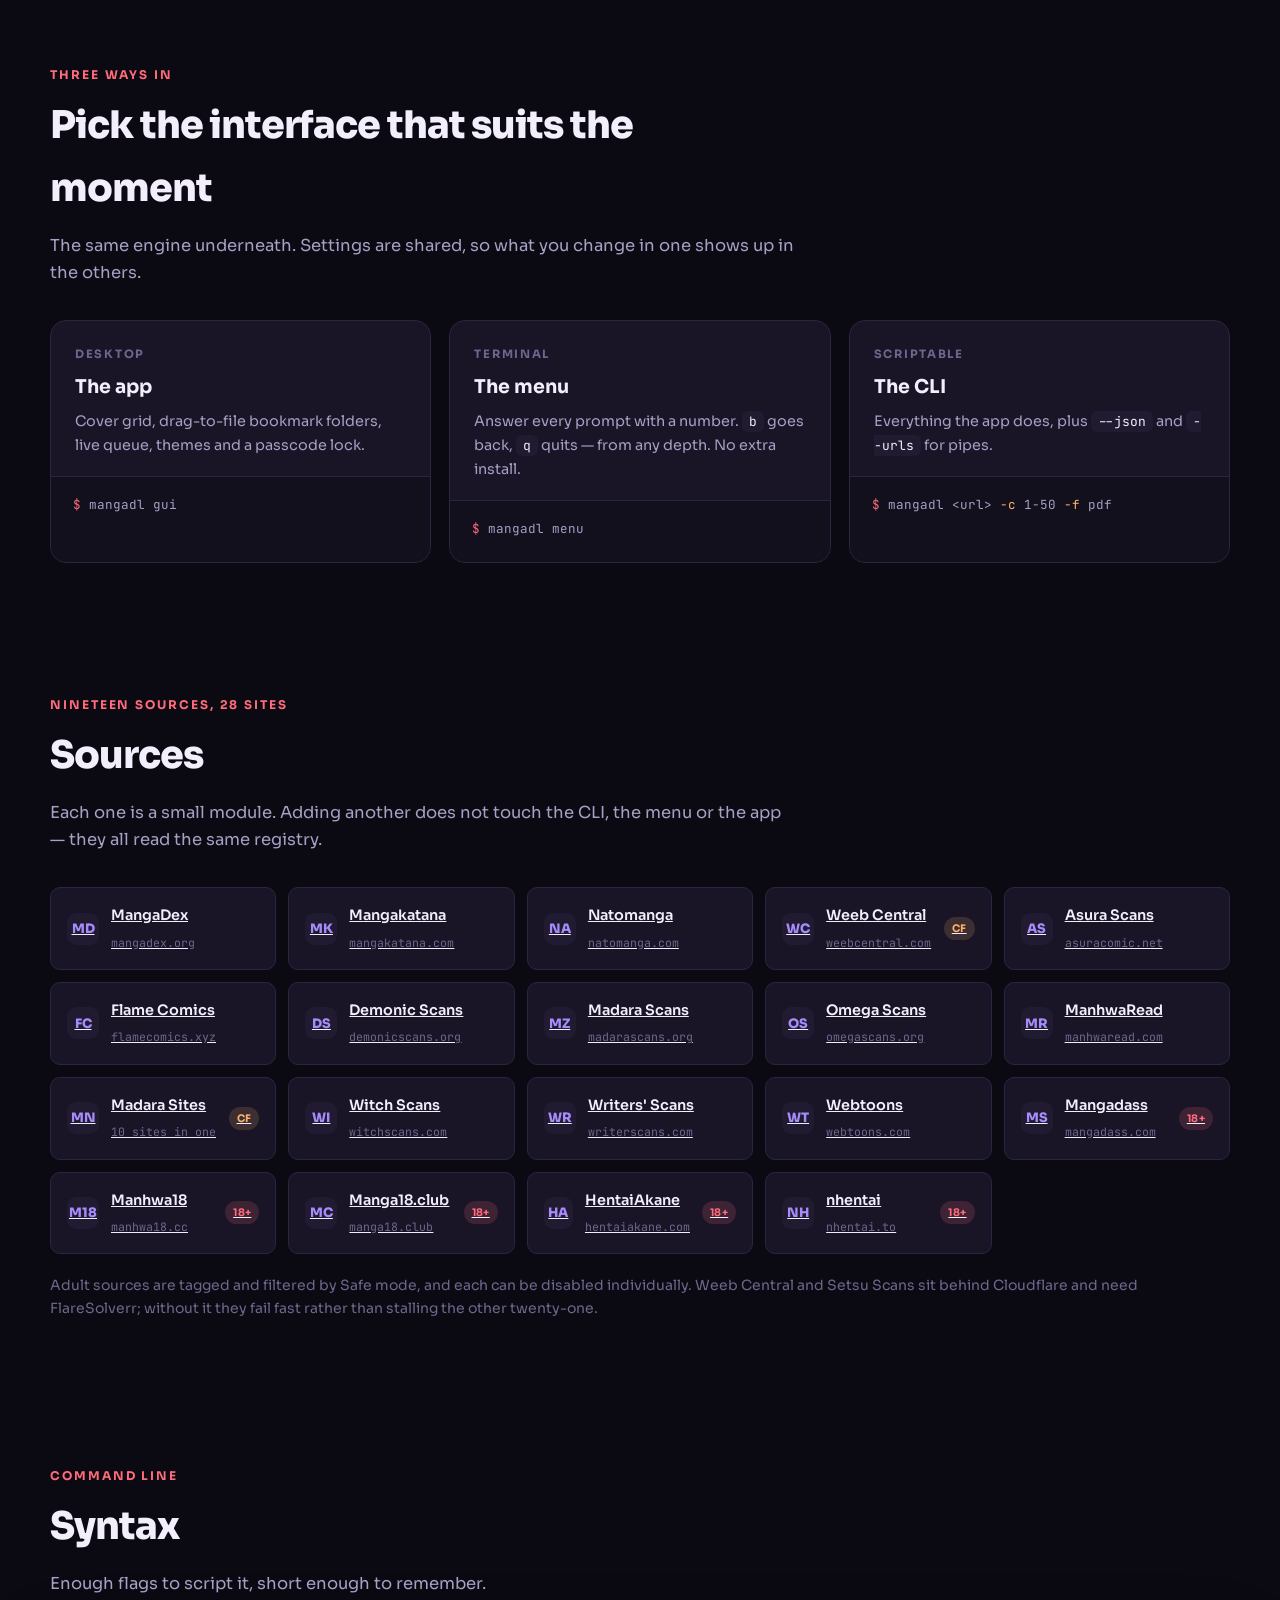
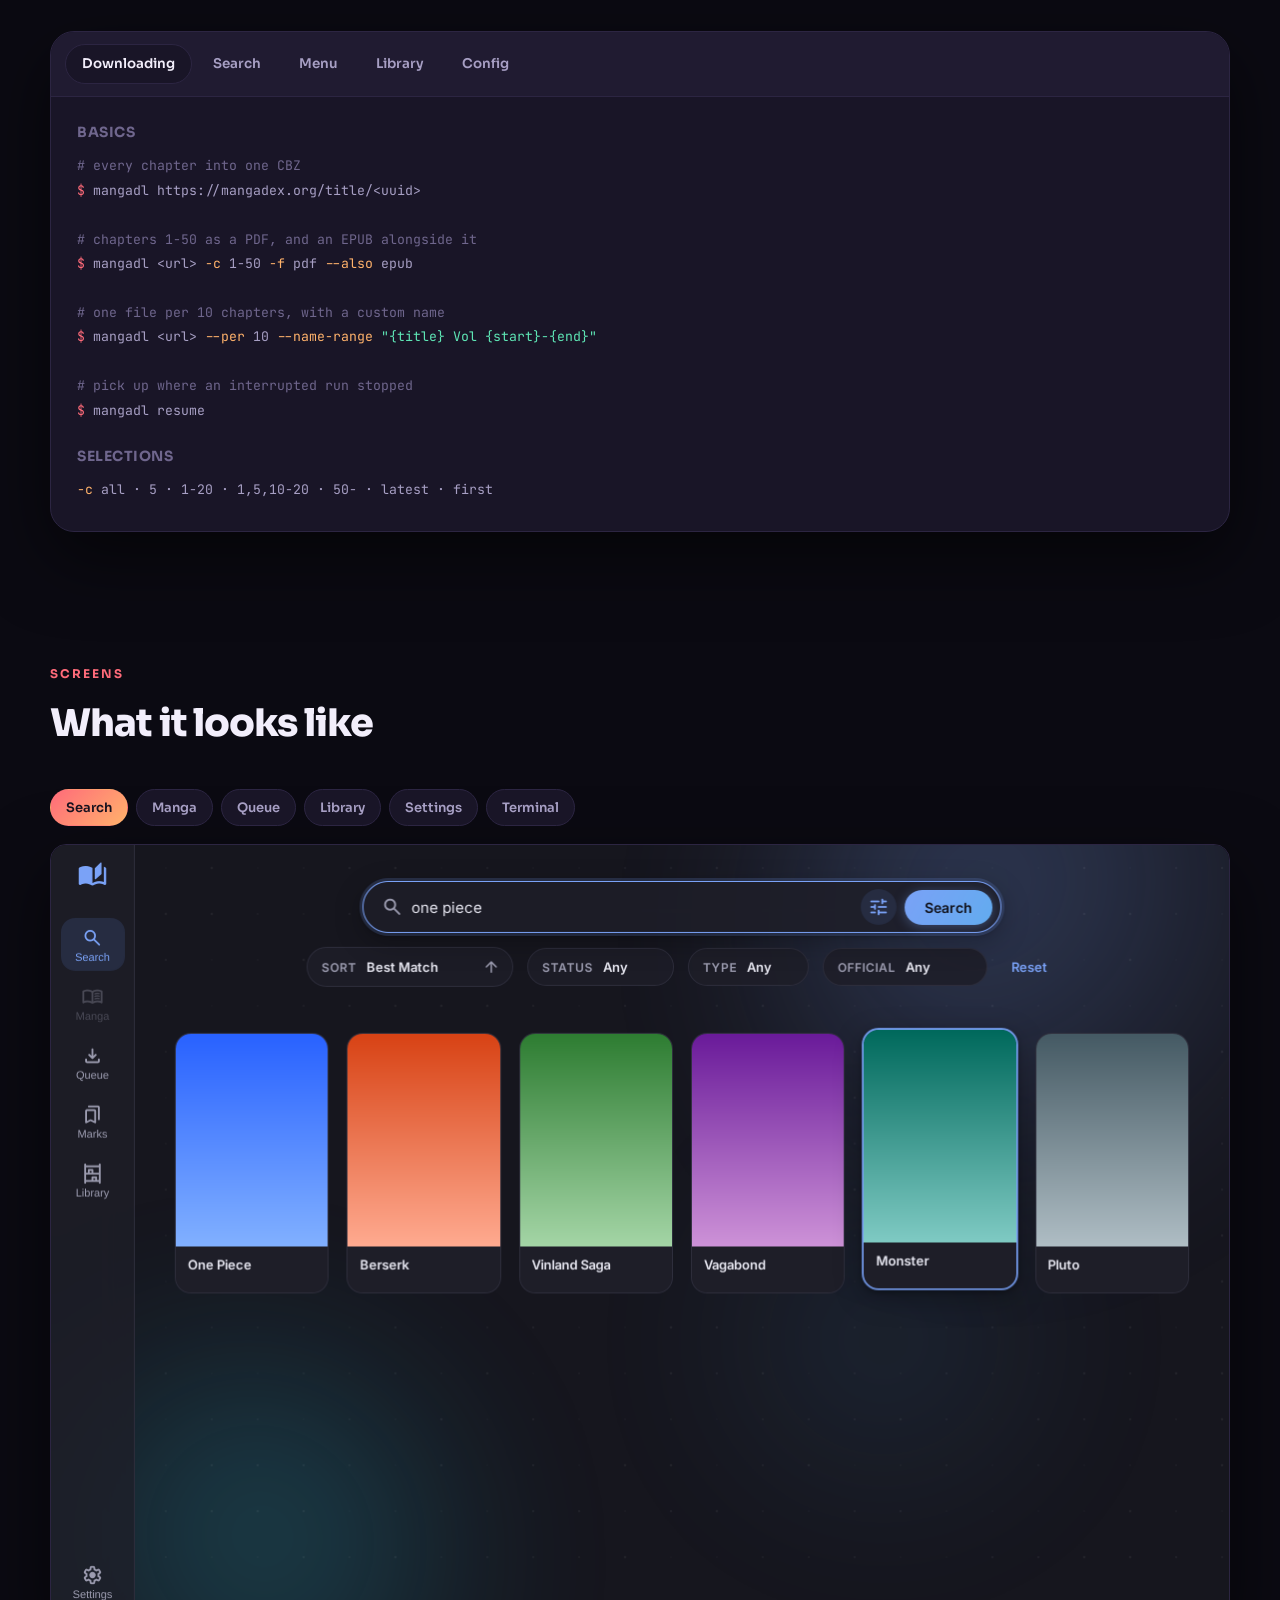
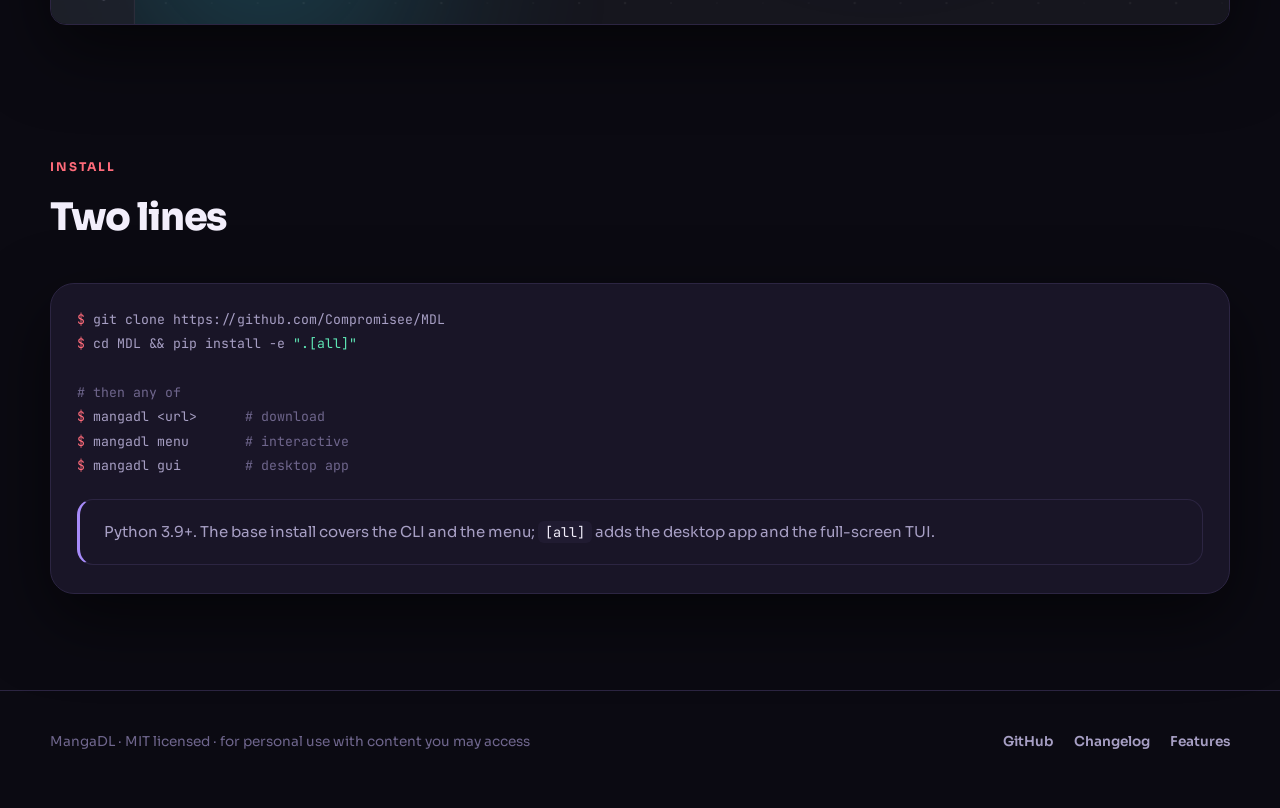
==== commit eec2fae6: "v1.4.24: tray really keeps running, faster startup, contribution calendar Closing to the tray killed" ====
--- a/docs/index.html
+++ b/docs/index.html
@@ -310,7 +310,7 @@
 <header class="hero wrap" id="top">
   <div class="hero-grid">
     <div>
-      <div class="eyebrow"><span class="dot"></span> v1.4.23 · 547 documented features</div>
+      <div class="eyebrow"><span class="dot"></span> v1.4.24 · 572 documented features</div>
       <h1>One downloader,<br><span class="grad">19 sources.</span></h1>
       <p class="lede">
         Paste a link from any supported site and MangaDL works out the rest —
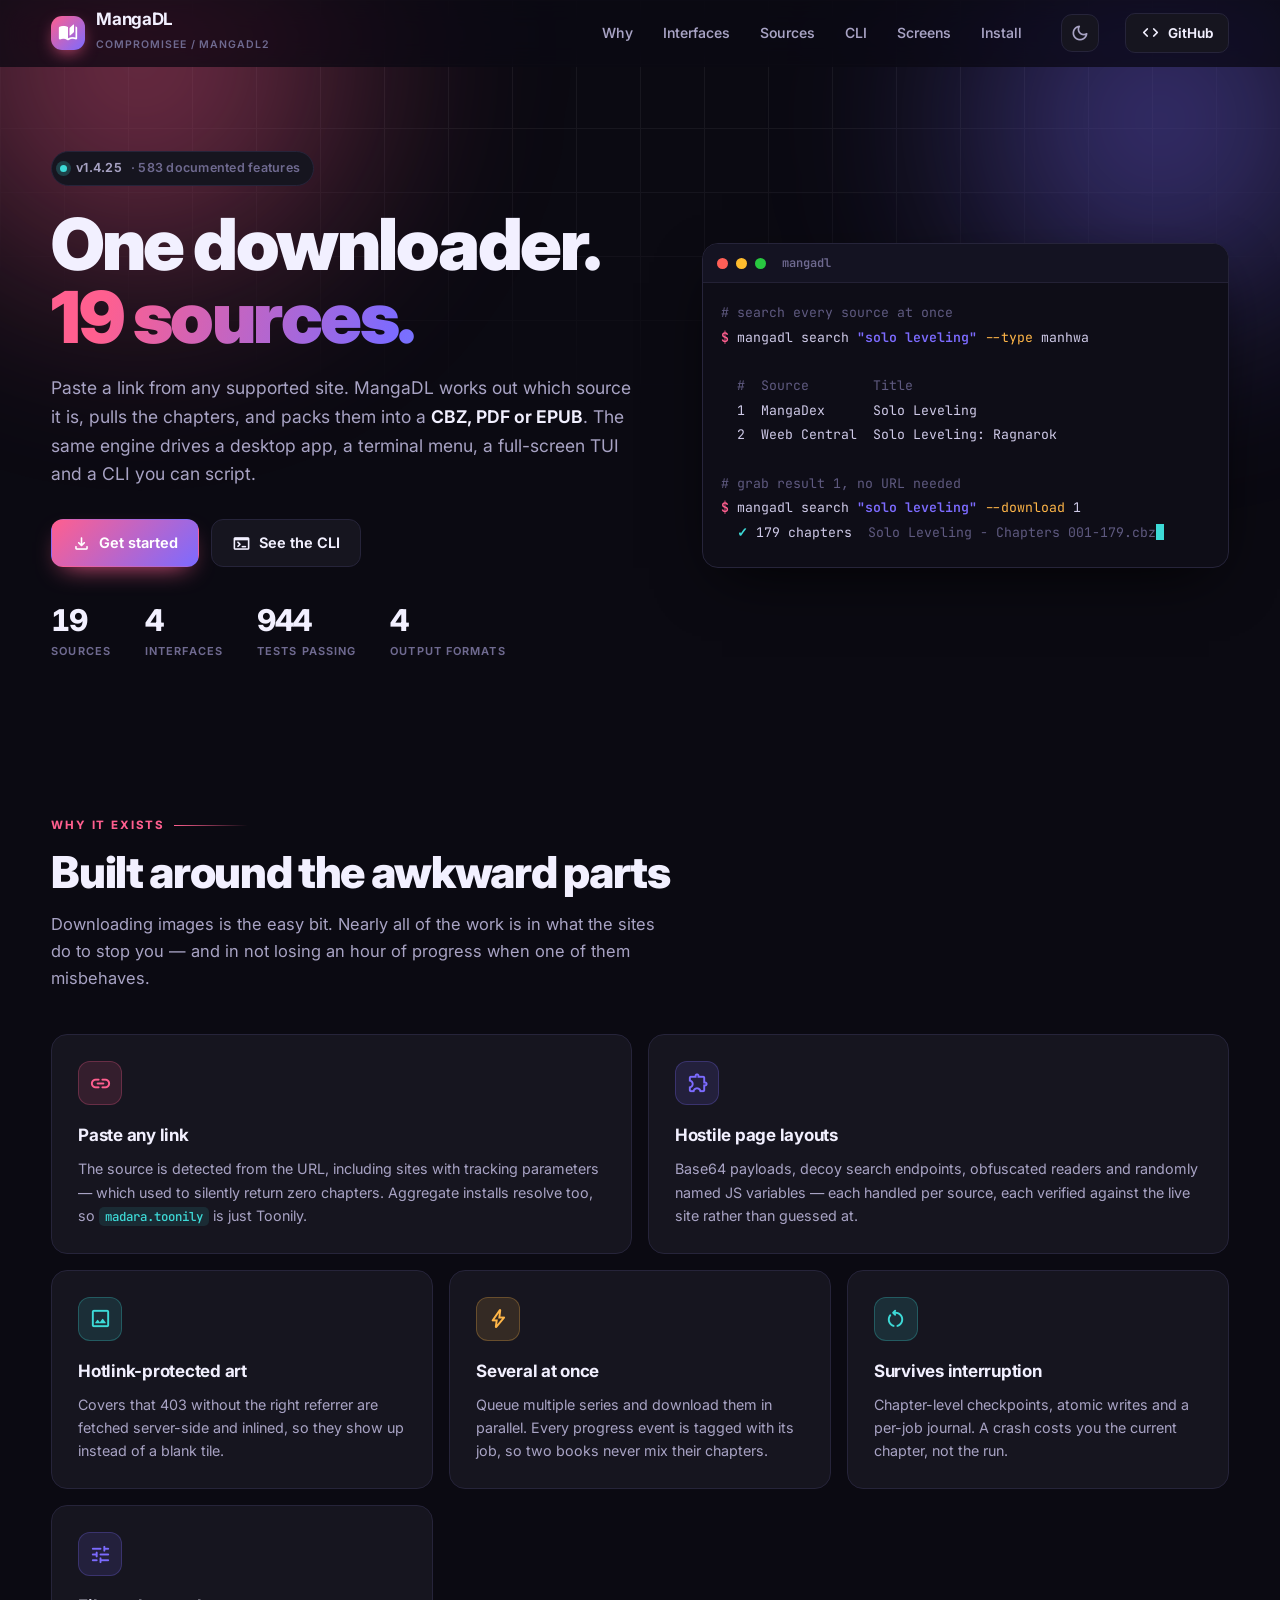
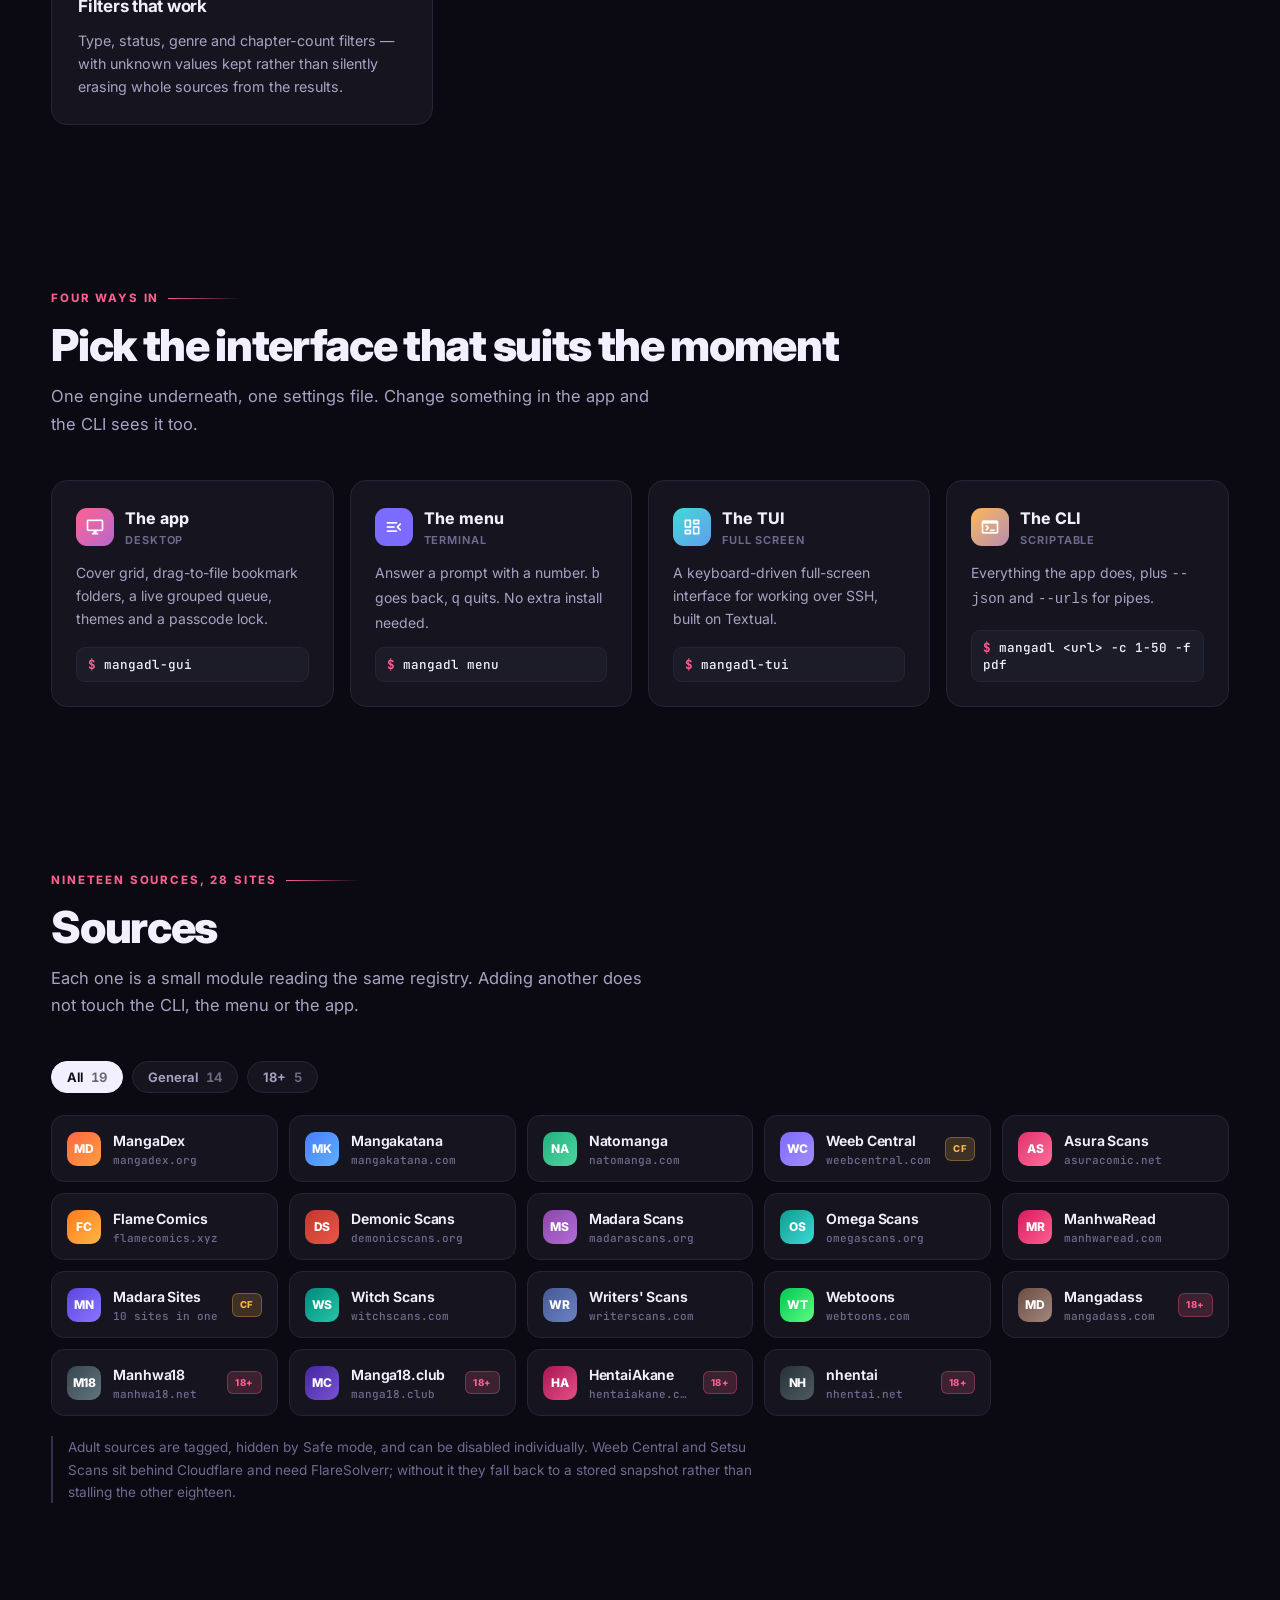
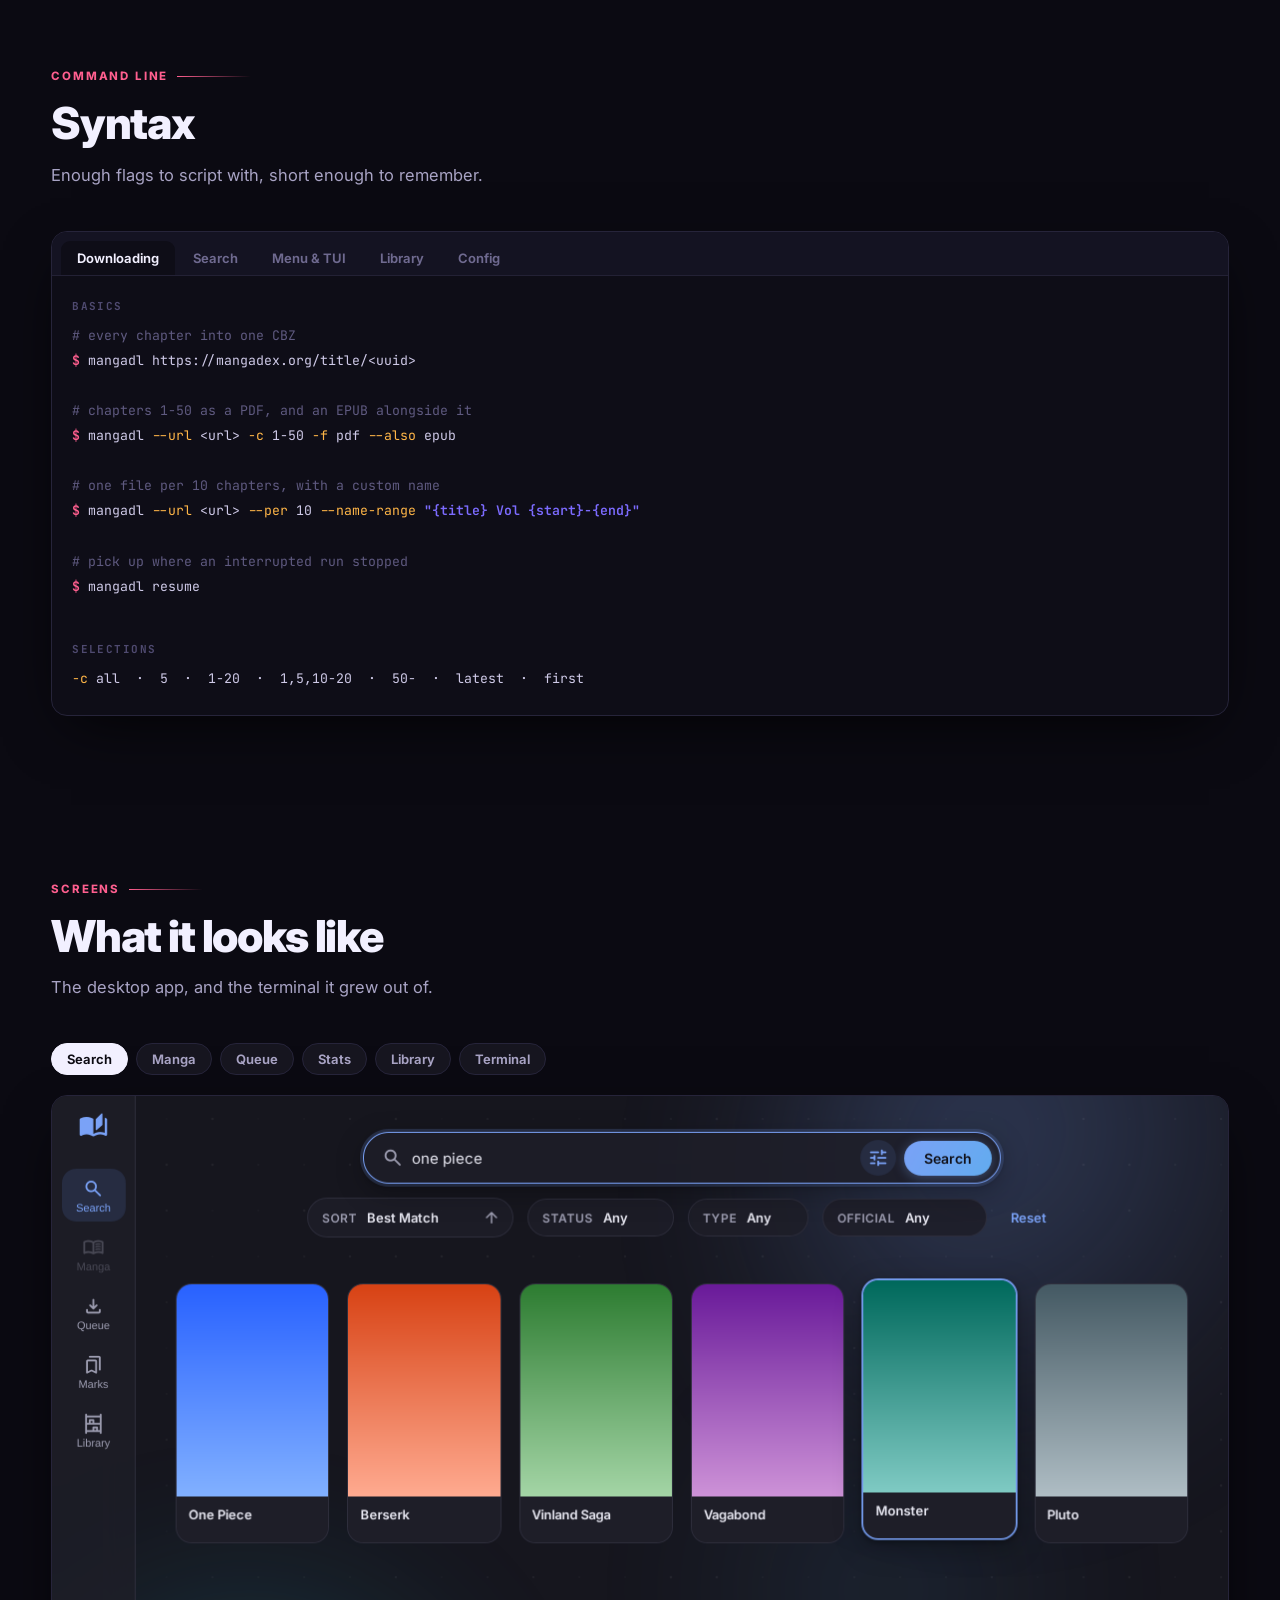
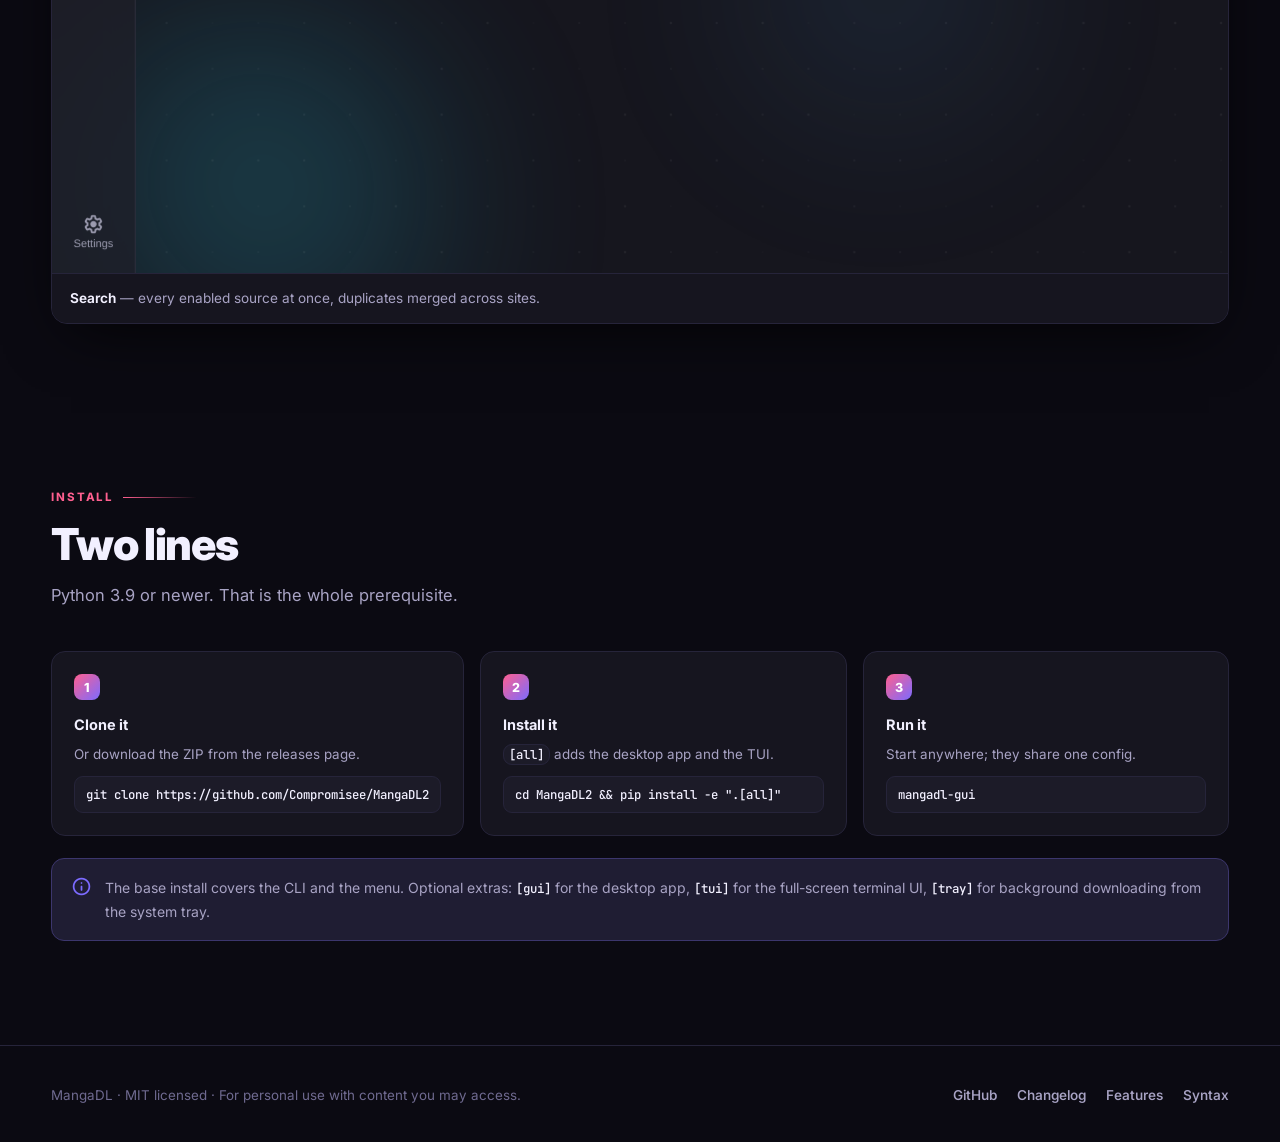
==== commit 43fe25d7: "v1.4.25: fix the tray notification loop, rebuild the landing page Repeated notifications, over and o" ====
--- a/docs/index.html
+++ b/docs/index.html
@@ -2,680 +2,919 @@
 <html lang="en" data-theme="night">
 <head>
 <meta charset="UTF-8">
-<meta name="viewport" content="width=device-width, initial-scale=1.0">
-<meta name="referrer" content="no-referrer">
-<title>MangaDL — 19 sources, 28 sites</title>
-<meta name="description" content="MangaDL downloads manga, manhwa and manhua from 28 sites as CBZ, PDF or EPUB. Desktop app, interactive terminal menu and a scriptable CLI.">
-<meta property="og:title" content="MangaDL">
-<meta property="og:description" content="19 sources, 28 sites. CBZ, PDF or EPUB — desktop app, terminal menu, scriptable CLI.">
+<meta name="viewport" content="width=device-width, initial-scale=1">
+<title>MangaDL — one downloader, 19 sources</title>
+<meta name="description" content="Download manga, manhwa and manhua from 19 sources as CBZ, PDF or EPUB. Desktop app, terminal menu, full-screen TUI and a scriptable CLI.">
+
+<meta property="og:title" content="MangaDL — one downloader, 19 sources">
+<meta property="og:description" content="Paste a link. Get a CBZ. Desktop app, terminal menu, TUI and CLI, all on one engine.">
 <meta property="og:type" content="website">
-<link rel="icon" href="icon.ico">
+<meta name="theme-color" content="#0b0a12">
+
+<!-- Local styles first, fonts non-blocking: the same lesson the app itself
+     learned. A page that waits on a font CDN shows nothing until it answers. -->
+<style id="boot">html{background:#0b0a12}html[data-theme="dawn"]{background:#fbf7f4}</style>
 <link rel="preconnect" href="https://fonts.googleapis.com">
 <link rel="preconnect" href="https://fonts.gstatic.com" crossorigin>
-<link href="https://fonts.googleapis.com/css2?family=Sora:wght@400;600;700;800&family=JetBrains+Mono:wght@400;500&display=swap" rel="stylesheet">
+<link rel="stylesheet" media="print" onload="this.media='all'"
+      href="https://fonts.googleapis.com/css2?family=Inter:wght@400;500;600;700;800;900&family=JetBrains+Mono:wght@400;500;600&display=swap">
+<link rel="stylesheet" media="print" onload="this.media='all'"
+      href="https://fonts.googleapis.com/css2?family=Material+Symbols+Rounded:opsz,wght,FILL,GRAD@20..48,300..600,0..1,0">
+<noscript>
+  <link rel="stylesheet" href="https://fonts.googleapis.com/css2?family=Inter:wght@400;500;600;700;800;900&family=JetBrains+Mono:wght@400;500;600&display=swap">
+  <link rel="stylesheet" href="https://fonts.googleapis.com/css2?family=Material+Symbols+Rounded:opsz,wght,FILL,GRAD@20..48,300..600,0..1,0">
+</noscript>
+
 <style>
-/* ============================================================ tokens
-   A deliberately un-GitHub palette: deep plum-navy, warm coral accent,
-   soft mint for success. Nothing borrowed from a code-host chrome. */
-:root {
-  --bg:        #0b0a12;
-  --bg-2:      #12101d;
-  --panel:     #191527;
-  --panel-2:   #201b31;
-  --line:      #2c2542;
-  --ink:       #f2eefb;
-  --ink-2:     #a79fc4;
-  --ink-3:     #6f668d;
-
-  --coral:     #ff6b7a;
-  --amber:     #ffb26b;
-  --mint:      #5ee6b5;
-  --violet:    #a78bfa;
-  --sky:       #6bcaff;
-
-  --r-s: 10px;
-  --r-m: 16px;
-  --r-l: 24px;
-  --r-xl: 34px;
-
-  --shadow: 0 26px 70px rgba(0,0,0,.55);
-  --edge: 1px solid var(--line);
-  --wrap: 1180px;
-}
-
-html[data-theme="dawn"] {
-  --bg:      #fbf7f4;
-  --bg-2:    #ffffff;
-  --panel:   #ffffff;
-  --panel-2: #f4eff8;
-  --line:    #e6dced;
-  --ink:     #1c1730;
-  --ink-2:   #5b5175;
-  --ink-3:   #8d84a5;
-  --shadow: 0 22px 54px rgba(60,40,90,.13);
-}
-
-* { box-sizing: border-box; }
-
-body {
-  margin: 0;
-  background: var(--bg);
-  color: var(--ink);
-  font: 16px/1.65 Sora, system-ui, -apple-system, sans-serif;
-  -webkit-font-smoothing: antialiased;
-  overflow-x: hidden;
-}
-
-/* soft aurora wash, fixed so it never scrolls into a seam */
-body::before {
-  content: "";
-  position: fixed;
-  inset: -30% -10% auto -10%;
-  height: 90vh;
-  z-index: 0;
-  pointer-events: none;
-  background:
-    radial-gradient(45% 55% at 18% 12%, rgba(255,107,122,.20), transparent 70%),
-    radial-gradient(40% 50% at 82% 8%,  rgba(167,139,250,.20), transparent 70%),
-    radial-gradient(38% 48% at 50% 32%, rgba(107,202,255,.13), transparent 72%);
-  filter: blur(8px);
-}
-html[data-theme="dawn"] body::before { opacity: .55; }
-
-.wrap { width: min(var(--wrap), calc(100% - 44px)); margin-inline: auto; position: relative; z-index: 1; }
-
-a { color: inherit; }
-
-/* ============================================================ nav */
-.nav {
-  position: sticky; top: 0; z-index: 60;
-  backdrop-filter: blur(14px);
-  background: color-mix(in srgb, var(--bg) 78%, transparent);
-  border-bottom: var(--edge);
-}
-.nav-in { display: flex; align-items: center; gap: 20px; padding: 14px 0; }
-
-.brand { display: flex; align-items: center; gap: 11px; text-decoration: none; font-weight: 800; letter-spacing: -.02em; }
-.mark {
-  width: 34px; height: 34px; border-radius: 11px;
-  display: grid; place-items: center;
-  background: linear-gradient(135deg, var(--coral), var(--violet));
-  color: #12101d; font-size: 17px; font-weight: 800;
-  box-shadow: 0 8px 22px rgba(255,107,122,.35);
-}
-.brand span { font-size: 18px; }
-.brand small { color: var(--ink-3); font-weight: 600; font-size: 12px; letter-spacing: .12em; text-transform: uppercase; }
-
-.nav-links { display: flex; gap: 4px; margin-left: auto; }
-.nav-links a {
-  padding: 8px 14px; border-radius: 999px; text-decoration: none;
-  color: var(--ink-2); font-size: 14px; font-weight: 600;
-  transition: background .16s, color .16s;
-}
-.nav-links a:hover { background: var(--panel); color: var(--ink); }
-
-.icon-btn {
-  width: 36px; height: 36px; border-radius: 11px;
-  border: var(--edge); background: var(--panel); color: var(--ink-2);
-  cursor: pointer; display: grid; place-items: center; font-size: 15px;
-  transition: color .16s, border-color .16s;
-}
-.icon-btn:hover { color: var(--ink); border-color: var(--violet); }
-
-.btn {
-  display: inline-flex; align-items: center; gap: 9px;
-  padding: 12px 22px; border-radius: 999px;
-  font: inherit; font-weight: 700; font-size: 15px;
-  text-decoration: none; cursor: pointer; border: var(--edge);
-  background: var(--panel); color: var(--ink);
-  transition: transform .16s, box-shadow .16s, border-color .16s;
-}
-.btn:hover { transform: translateY(-2px); }
-.btn-hot {
-  border-color: transparent; color: #17121f;
-  background: linear-gradient(135deg, var(--coral), var(--amber));
-  box-shadow: 0 14px 34px rgba(255,107,122,.32);
-}
-.btn-hot:hover { box-shadow: 0 18px 42px rgba(255,107,122,.42); }
-.btn-ghost:hover { border-color: var(--violet); }
-
-/* ============================================================ hero */
-.hero { padding: 84px 0 40px; }
-.hero-grid { display: grid; grid-template-columns: 1.05fr .95fr; gap: 56px; align-items: center; }
-
-.eyebrow {
-  display: inline-flex; align-items: center; gap: 9px;
-  padding: 6px 15px; border-radius: 999px;
-  border: var(--edge); background: var(--panel);
-  font-size: 12.5px; font-weight: 600; color: var(--ink-2);
-  margin-bottom: 22px;
-}
-.dot { width: 7px; height: 7px; border-radius: 50%; background: var(--mint); box-shadow: 0 0 0 4px rgba(94,230,181,.16); }
-
-h1 {
-  margin: 0 0 20px;
-  font-size: clamp(42px, 6vw, 68px);
-  line-height: 1.03; letter-spacing: -.035em; font-weight: 800;
-}
-.grad {
-  background: linear-gradient(115deg, var(--coral) 8%, var(--amber) 42%, var(--violet) 88%);
-  -webkit-background-clip: text; background-clip: text; color: transparent;
-}
-.lede { font-size: 18.5px; color: var(--ink-2); margin: 0 0 30px; max-width: 54ch; }
-.cta { display: flex; gap: 13px; flex-wrap: wrap; margin-bottom: 30px; }
-
-.hero-stats { display: flex; gap: 30px; flex-wrap: wrap; }
-.hs-n { font-size: 25px; font-weight: 800; letter-spacing: -.02em; }
-.hs-k { font-size: 12px; color: var(--ink-3); text-transform: uppercase; letter-spacing: .12em; font-weight: 600; }
-
-/* terminal mock */
-.term {
-  border-radius: var(--r-l); border: var(--edge);
-  background: linear-gradient(170deg, var(--panel), var(--bg-2));
-  box-shadow: var(--shadow); overflow: hidden;
-}
-.term-bar { display: flex; align-items: center; gap: 8px; padding: 13px 17px; border-bottom: var(--edge); background: color-mix(in srgb, var(--panel-2) 70%, transparent); }
-.tl { width: 11px; height: 11px; border-radius: 50%; }
-.term-name { margin-left: 8px; font: 500 12.5px JetBrains Mono, monospace; color: var(--ink-3); }
-.term-body { padding: 20px 22px 24px; font: 400 13.4px/1.85 JetBrains Mono, monospace; }
-.pr { color: var(--coral); }
-.cm { color: var(--ink-3); }
-.fl { color: var(--amber); }
-.st { color: var(--mint); }
-.vi { color: var(--violet); }
-
-.caret { display: inline-block; width: 8px; background: var(--coral); animation: blink 1.15s steps(2) infinite; }
-@keyframes blink { 50% { opacity: 0; } }
-
-/* ============================================================ sections */
-section { padding: 66px 0; }
-.sec-head { margin-bottom: 34px; max-width: 62ch; }
-.sec-tag { font-size: 12px; letter-spacing: .16em; text-transform: uppercase; color: var(--coral); font-weight: 700; }
-h2 { font-size: clamp(27px, 3.4vw, 38px); letter-spacing: -.028em; margin: 9px 0 12px; font-weight: 800; }
-.sec-head p { color: var(--ink-2); margin: 0; font-size: 16.5px; }
-
-.cards { display: grid; grid-template-columns: repeat(auto-fit, minmax(266px, 1fr)); gap: 18px; }
-.card {
-  padding: 26px; border-radius: var(--r-m); border: var(--edge);
-  background: var(--panel);
-  transition: transform .18s, border-color .18s;
-}
-.card:hover { transform: translateY(-4px); border-color: color-mix(in srgb, var(--violet) 55%, var(--line)); }
-.card h3 { margin: 14px 0 8px; font-size: 17.5px; letter-spacing: -.01em; }
-.card p { margin: 0; color: var(--ink-2); font-size: 14.6px; }
-.glyph { width: 42px; height: 42px; border-radius: 12px; display: grid; place-items: center; font-size: 20px; background: var(--panel-2); }
-
-/* interfaces */
-.faces { display: grid; grid-template-columns: repeat(3, 1fr); gap: 18px; }
-.face { border-radius: var(--r-m); border: var(--edge); background: var(--panel); overflow: hidden; display: flex; flex-direction: column; }
-.face-top { padding: 24px 24px 18px; }
-.face-kind { font-size: 11.5px; letter-spacing: .15em; text-transform: uppercase; font-weight: 700; color: var(--ink-3); }
-.face h3 { margin: 8px 0 7px; font-size: 19px; }
-.face p { margin: 0; color: var(--ink-2); font-size: 14.4px; }
-.face pre {
-  margin: 0; padding: 17px 22px 22px;
-  font: 400 12.6px/1.8 JetBrains Mono, monospace;
-  color: var(--ink-2); background: var(--bg-2);
-  border-top: var(--edge); flex: 1; overflow-x: auto;
-}
-
-/* sources */
-.src-grid { display: grid; grid-template-columns: repeat(auto-fill, minmax(212px, 1fr)); gap: 12px; }
-.src {
-  display: flex; align-items: center; gap: 12px;
-  padding: 14px 16px; border-radius: var(--r-s);
-  border: var(--edge); background: var(--panel);
-  transition: border-color .16s, transform .16s;
-}
-.src:hover { border-color: var(--violet); transform: translateY(-2px); }
-.src-i { width: 32px; height: 32px; border-radius: 9px; display: grid; place-items: center; font-weight: 800; font-size: 13px; background: var(--panel-2); color: var(--violet); }
-.src-n { font-weight: 600; font-size: 14.4px; }
-.src-h { font-size: 11.6px; color: var(--ink-3); font-family: JetBrains Mono, monospace; }
-.tag { margin-left: auto; font-size: 10.4px; font-weight: 700; padding: 3px 8px; border-radius: 999px; letter-spacing: .04em; }
-.tag-adult { background: rgba(255,107,122,.16); color: var(--coral); }
-.tag-cf { background: rgba(255,178,107,.16); color: var(--amber); }
-
-/* code panel */
-.panel { border-radius: var(--r-l); border: var(--edge); background: var(--panel); overflow: hidden; box-shadow: var(--shadow); }
-.tabs { display: flex; gap: 4px; padding: 12px 14px; border-bottom: var(--edge); background: var(--panel-2); overflow-x: auto; }
-.tab {
-  padding: 8px 16px; border-radius: 999px; border: 1px solid transparent;
-  background: transparent; color: var(--ink-2); cursor: pointer;
-  font: inherit; font-size: 13.4px; font-weight: 600; white-space: nowrap;
-}
-.tab:hover { color: var(--ink); }
-.tab.on { background: var(--panel); color: var(--ink); border-color: var(--line); }
-.pane { display: none; padding: 24px 26px 28px; }
-.pane.on { display: block; }
-.pane pre { margin: 0 0 18px; font: 400 13.2px/1.85 JetBrains Mono, monospace; overflow-x: auto; color: var(--ink-2); }
-.pane pre:last-child { margin-bottom: 0; }
-.pane h4 { margin: 22px 0 10px; font-size: 14px; letter-spacing: .04em; text-transform: uppercase; color: var(--ink-3); }
-.pane h4:first-child { margin-top: 0; }
-
-/* shots */
-.shot-row { display: flex; gap: 8px; margin-bottom: 18px; flex-wrap: wrap; }
-.shot-tab { padding: 7px 15px; border-radius: 999px; border: var(--edge); background: var(--panel); color: var(--ink-2); cursor: pointer; font: inherit; font-size: 13px; font-weight: 600; }
-.shot-tab.on { background: linear-gradient(135deg, var(--coral), var(--amber)); color: #17121f; border-color: transparent; }
-.shot { display: none; border-radius: var(--r-m); overflow: hidden; border: var(--edge); box-shadow: var(--shadow); }
-.shot.on { display: block; }
-.shot img { width: 100%; display: block; }
-
-/* callout */
-.note {
-  border-radius: var(--r-m); padding: 20px 24px;
-  border: var(--edge); border-left: 3px solid var(--violet);
-  background: var(--panel); color: var(--ink-2); font-size: 15px;
-}
-.note b { color: var(--ink); }
-
-/* footer */
-footer { border-top: var(--edge); padding: 40px 0 54px; margin-top: 30px; }
-.foot { display: flex; justify-content: space-between; gap: 22px; flex-wrap: wrap; align-items: center; }
-.foot p { margin: 0; color: var(--ink-3); font-size: 13.6px; }
-.foot a { color: var(--ink-2); text-decoration: none; font-size: 13.6px; font-weight: 600; }
-.foot a:hover { color: var(--coral); }
-
-code.i { font-family: JetBrains Mono, monospace; font-size: .9em; background: var(--panel-2); padding: 2px 7px; border-radius: 6px; color: var(--ink); }
-
-@media (max-width: 950px) {
-  .hero-grid { grid-template-columns: 1fr; gap: 38px; }
-  .faces { grid-template-columns: 1fr; }
-  .nav-links { display: none; }
-}
-@media (prefers-reduced-motion: reduce) {
-  * { animation: none !important; transition: none !important; }
+/* ═══════════════════════════════════════════════════════ tokens */
+
+html[data-theme="night"]{
+  --bg:#0b0a12; --bg-2:#12111c; --panel:#16151f; --panel-2:#1c1b28;
+  --line:#26243a; --line-2:#332f4d;
+  --ink:#f2f0ff; --ink-2:#a8a3c4; --ink-3:#6f6a90;
+  --a:#ff5f8f;   /* primary  */
+  --b:#7c6bff;   /* violet   */
+  --c:#3ddad7;   /* mint     */
+  --d:#ffb648;   /* amber    */
+  --glow:.55; --grid-a:.055; --shadow:0 20px 60px -20px rgba(0,0,0,.9);
+  --code-bg:#0e0d17;
+}
+html[data-theme="dawn"]{
+  --bg:#fbf7f4; --bg-2:#f4eeea; --panel:#ffffff; --panel-2:#faf6f3;
+  --line:#e8dfd9; --line-2:#d8ccc4;
+  --ink:#161320; --ink-2:#5b5470; --ink-3:#8d86a3;
+  --a:#e0326b; --b:#5b45e0; --c:#12a89e; --d:#c9741a;
+  --glow:.20; --grid-a:.05; --shadow:0 18px 44px -18px rgba(60,40,80,.28);
+  --code-bg:#1a1826;
+}
+
+*{margin:0;padding:0;box-sizing:border-box}
+html{scroll-behavior:smooth;-webkit-text-size-adjust:100%}
+body{
+  background:var(--bg);color:var(--ink);
+  font:400 16px/1.65 'Inter',system-ui,-apple-system,'Segoe UI',sans-serif;
+  -webkit-font-smoothing:antialiased;overflow-x:hidden;
+}
+img{max-width:100%;display:block}
+a{color:inherit}
+
+.material-symbols-rounded{
+  font-family:'Material Symbols Rounded';font-weight:normal;font-style:normal;
+  line-height:1;letter-spacing:normal;text-transform:none;display:inline-block;
+  white-space:nowrap;word-wrap:normal;direction:ltr;
+  font-variation-settings:'FILL' 0,'wght' 400,'GRAD' 0,'opsz' 24;
+  -webkit-font-feature-settings:'liga';-webkit-font-smoothing:antialiased;
+  user-select:none;
+}
+/* Ligature icons read as their literal names until the font lands. */
+html:not(.icons-ready) .material-symbols-rounded{visibility:hidden}
+
+.wrap{width:min(1240px,92vw);margin-inline:auto}
+.sr{position:absolute;width:1px;height:1px;overflow:hidden;clip:rect(0 0 0 0)}
+
+/* ═══════════════════════════════════════════════════ backdrop */
+/* Two soft colour fields plus a fine grid. The grid is what stops the
+   page reading as "another dark gradient landing page". */
+.bg{position:fixed;inset:0;z-index:0;pointer-events:none;overflow:hidden}
+.bg::before{
+  content:"";position:absolute;inset:0;
+  background-image:
+    linear-gradient(to right,color-mix(in srgb,var(--ink) 100%,transparent) 1px,transparent 1px),
+    linear-gradient(to bottom,color-mix(in srgb,var(--ink) 100%,transparent) 1px,transparent 1px);
+  background-size:64px 64px;opacity:var(--grid-a);
+  mask-image:radial-gradient(ellipse 90% 60% at 50% 0%,#000 30%,transparent 78%);
+}
+.orb{position:absolute;border-radius:50%;filter:blur(90px);opacity:var(--glow)}
+.orb-1{width:640px;height:640px;top:-260px;left:-180px;
+  background:radial-gradient(circle,var(--a),transparent 68%)}
+.orb-2{width:560px;height:560px;top:-160px;right:-160px;
+  background:radial-gradient(circle,var(--b),transparent 68%)}
+.orb-3{width:520px;height:520px;top:1500px;left:38%;
+  background:radial-gradient(circle,var(--c),transparent 70%);opacity:calc(var(--glow)*.5)}
+main,nav,footer{position:relative;z-index:1}
+
+/* ══════════════════════════════════════════════════════ nav */
+.nav{
+  position:sticky;top:0;z-index:40;
+  background:color-mix(in srgb,var(--bg) 78%,transparent);
+  backdrop-filter:saturate(1.6) blur(14px);
+  border-bottom:1px solid transparent;transition:border-color .25s,background .25s;
+}
+.nav.stuck{border-bottom-color:var(--line);
+  background:color-mix(in srgb,var(--bg) 92%,transparent)}
+.nav-in{display:flex;align-items:center;gap:26px;height:66px}
+.brand{display:flex;align-items:center;gap:11px;text-decoration:none;font-weight:800;letter-spacing:-.02em}
+.mark{
+  width:34px;height:34px;border-radius:11px;display:grid;place-items:center;
+  background:linear-gradient(135deg,var(--a),var(--b));color:#fff;
+  box-shadow:0 6px 18px -6px var(--a);flex:none;
+}
+.mark .material-symbols-rounded{font-size:20px;font-variation-settings:'FILL' 1,'wght' 500}
+.brand b{font-size:17px;display:block;line-height:1.1}
+.brand small{font-size:10.5px;color:var(--ink-3);font-weight:600;letter-spacing:.09em;text-transform:uppercase}
+.nav-links{display:flex;gap:4px;margin-left:auto}
+.nav-links a{
+  text-decoration:none;color:var(--ink-2);font-size:14px;font-weight:550;
+  padding:7px 13px;border-radius:9px;transition:color .18s,background .18s;
+}
+.nav-links a:hover{color:var(--ink);background:color-mix(in srgb,var(--ink) 7%,transparent)}
+.icon-btn{
+  width:38px;height:38px;flex:none;border-radius:11px;cursor:pointer;
+  display:grid;place-items:center;color:var(--ink-2);
+  background:var(--panel);border:1px solid var(--line);
+  transition:color .18s,border-color .18s,transform .15s;
+}
+.icon-btn:hover{color:var(--ink);border-color:var(--line-2);transform:translateY(-1px)}
+.icon-btn .material-symbols-rounded{font-size:20px}
+
+.btn{
+  display:inline-flex;align-items:center;gap:8px;text-decoration:none;
+  font-weight:650;font-size:14.5px;padding:11px 20px;border-radius:12px;
+  border:1px solid transparent;cursor:pointer;white-space:nowrap;
+  transition:transform .16s cubic-bezier(.2,.8,.3,1),box-shadow .2s,background .2s,border-color .2s;
+}
+.btn .material-symbols-rounded{font-size:19px}
+.btn-fill{background:linear-gradient(135deg,var(--a),var(--b));color:#fff;
+  box-shadow:0 10px 26px -12px var(--a)}
+.btn-fill:hover{transform:translateY(-2px);box-shadow:0 16px 34px -12px var(--a)}
+.btn-line{background:var(--panel);color:var(--ink);border-color:var(--line)}
+.btn-line:hover{border-color:var(--line-2);transform:translateY(-2px)}
+.btn-sm{padding:8px 15px;font-size:13.5px;border-radius:10px}
+
+/* ═════════════════════════════════════════════════════ hero */
+.hero{padding:84px 0 74px}
+.hero-grid{display:grid;grid-template-columns:1.06fr .94fr;gap:56px;align-items:center}
+.tagline{
+  display:inline-flex;align-items:center;gap:9px;margin-bottom:22px;
+  font-size:12.5px;font-weight:650;letter-spacing:.02em;
+  padding:6px 13px 6px 8px;border-radius:999px;color:var(--ink-2);
+  background:var(--panel);border:1px solid var(--line);
+}
+.tagline .pip{
+  width:7px;height:7px;border-radius:50%;background:var(--c);
+  box-shadow:0 0 0 4px color-mix(in srgb,var(--c) 22%,transparent);
+  animation:pip 2.6s ease-in-out infinite;
+}
+@keyframes pip{50%{opacity:.35;transform:scale(.82)}}
+.tagline em{font-style:normal;color:var(--ink-3);font-weight:600}
+
+h1{
+  font-size:clamp(42px,5.6vw,72px);line-height:1.02;font-weight:900;
+  letter-spacing:-.035em;margin-bottom:20px;
+}
+.grad{
+  background:linear-gradient(105deg,var(--a) 8%,var(--b) 48%,var(--c) 92%);
+  -webkit-background-clip:text;background-clip:text;color:transparent;
+  background-size:200% auto;animation:pan 9s linear infinite;
+}
+@keyframes pan{to{background-position:200% center}}
+.lede{font-size:17.5px;color:var(--ink-2);max-width:54ch;margin-bottom:30px}
+.lede b{color:var(--ink);font-weight:650}
+.cta{display:flex;gap:12px;flex-wrap:wrap;margin-bottom:38px}
+
+.stats{display:grid;grid-template-columns:repeat(4,auto);gap:34px;justify-content:start}
+.st-n{font-size:30px;font-weight:800;letter-spacing:-.03em;line-height:1;
+  font-variant-numeric:tabular-nums}
+.st-k{font-size:11px;color:var(--ink-3);font-weight:650;letter-spacing:.1em;
+  text-transform:uppercase;margin-top:7px}
+
+/* terminal ------------------------------------------------------------ */
+.term{
+  border-radius:16px;overflow:hidden;border:1px solid var(--line);
+  background:var(--code-bg);box-shadow:var(--shadow);
+}
+.term-bar{
+  display:flex;align-items:center;gap:8px;padding:11px 14px;
+  background:#141322;border-bottom:1px solid #232135;
+}
+.tl{width:11px;height:11px;border-radius:50%}
+.tl-1{background:#ff5f57}.tl-2{background:#febc2e}.tl-3{background:#28c840}
+.term-t{margin-left:8px;font:600 12px 'JetBrains Mono',monospace;color:#6f6a90}
+.term-b{padding:18px 18px 22px;font:400 13.2px/1.85 'JetBrains Mono',monospace;
+  color:#cfcae8;overflow-x:auto}
+.pr{color:var(--a);font-weight:600;user-select:none}
+.fl{color:var(--d)}.cm{color:#5f5a80}.ok{color:var(--c);font-weight:600}
+.hl{color:var(--b);font-weight:600}
+.caret{display:inline-block;width:8px;height:16px;vertical-align:-3px;
+  background:var(--c);animation:blink 1.15s steps(2) infinite}
+@keyframes blink{50%{opacity:0}}
+
+/* ══════════════════════════════════════════════════ sections */
+section{padding:82px 0;scroll-margin-top:78px}
+.kicker{
+  font-size:11.5px;font-weight:750;letter-spacing:.16em;text-transform:uppercase;
+  color:var(--a);margin-bottom:13px;display:flex;align-items:center;gap:9px;
+}
+.kicker::after{content:"";height:1px;flex:1;max-width:74px;
+  background:linear-gradient(90deg,var(--a),transparent)}
+h2{font-size:clamp(29px,3.7vw,44px);line-height:1.1;font-weight:850;
+  letter-spacing:-.03em;margin-bottom:14px}
+.sub{color:var(--ink-2);font-size:16.5px;max-width:62ch;margin-bottom:42px}
+
+/* ── the "awkward parts" bento ─────────────────────────────────────── */
+.bento{display:grid;grid-template-columns:repeat(6,1fr);gap:16px}
+.cell{
+  grid-column:span 2;position:relative;overflow:hidden;
+  padding:26px;border-radius:16px;
+  background:var(--panel);border:1px solid var(--line);
+  transition:transform .22s cubic-bezier(.2,.8,.3,1),border-color .22s,box-shadow .22s;
+}
+.cell:hover{transform:translateY(-4px);border-color:var(--line-2);box-shadow:var(--shadow)}
+.cell.wide{grid-column:span 3}
+.cell::after{
+  content:"";position:absolute;inset:0 0 auto 0;height:2px;
+  background:linear-gradient(90deg,var(--tint,var(--a)),transparent);
+  opacity:0;transition:opacity .22s;
+}
+.cell:hover::after{opacity:1}
+.ico{
+  width:44px;height:44px;border-radius:12px;display:grid;place-items:center;
+  margin-bottom:16px;color:var(--tint,var(--a));
+  background:color-mix(in srgb,var(--tint,var(--a)) 13%,transparent);
+  border:1px solid color-mix(in srgb,var(--tint,var(--a)) 26%,transparent);
+}
+.ico .material-symbols-rounded{font-size:23px}
+.cell h3{font-size:17px;font-weight:700;letter-spacing:-.015em;margin-bottom:8px}
+.cell p{font-size:14.3px;color:var(--ink-2);line-height:1.62}
+.cell code{
+  font:500 12.4px 'JetBrains Mono',monospace;color:var(--c);
+  background:color-mix(in srgb,var(--c) 11%,transparent);
+  padding:1px 6px;border-radius:5px;
+}
+
+/* ── interfaces ─────────────────────────────────────────────────────── */
+.faces{display:grid;grid-template-columns:repeat(4,1fr);gap:16px}
+.face{
+  padding:24px;border-radius:16px;background:var(--panel);
+  border:1px solid var(--line);display:flex;flex-direction:column;gap:12px;
+  transition:transform .22s cubic-bezier(.2,.8,.3,1),border-color .22s,box-shadow .22s;
+}
+.face:hover{transform:translateY(-4px);border-color:var(--tint);box-shadow:var(--shadow)}
+.face-top{display:flex;align-items:center;gap:11px}
+.face-ico{
+  width:38px;height:38px;border-radius:11px;flex:none;display:grid;place-items:center;
+  color:#fff;background:linear-gradient(135deg,var(--tint),color-mix(in srgb,var(--tint) 45%,var(--b)));
+}
+.face-ico .material-symbols-rounded{font-size:20px}
+.face h3{font-size:16px;font-weight:750}
+.face .who{font-size:11px;color:var(--ink-3);font-weight:650;
+  letter-spacing:.08em;text-transform:uppercase}
+.face p{font-size:14px;color:var(--ink-2);flex:1}
+.face .cmd{
+  font:500 12.6px 'JetBrains Mono',monospace;color:var(--ink);
+  background:var(--panel-2);border:1px solid var(--line);
+  padding:8px 11px;border-radius:9px;
+}
+.face .cmd::before{content:"$ ";color:var(--a);font-weight:700}
+
+/* ── sources ────────────────────────────────────────────────────────── */
+.src-tools{display:flex;gap:9px;flex-wrap:wrap;margin-bottom:22px;align-items:center}
+.chip{
+  font:650 13px 'Inter',sans-serif;padding:7px 15px;border-radius:999px;cursor:pointer;
+  background:var(--panel);border:1px solid var(--line);color:var(--ink-2);
+  transition:all .18s;
+}
+.chip:hover{border-color:var(--line-2);color:var(--ink)}
+.chip.on{background:var(--ink);color:var(--bg);border-color:var(--ink)}
+.chip .n{opacity:.6;margin-left:5px;font-variant-numeric:tabular-nums}
+
+.grid-src{display:grid;grid-template-columns:repeat(auto-fill,minmax(212px,1fr));gap:11px}
+.src{
+  display:flex;align-items:center;gap:12px;padding:13px 15px;border-radius:13px;
+  background:var(--panel);border:1px solid var(--line);
+  transition:transform .18s,border-color .18s,box-shadow .18s;
+}
+.src{text-decoration:none;color:inherit}
+.src:hover{transform:translateY(-3px);border-color:var(--line-2);box-shadow:var(--shadow)}
+.src:hover .src-n{color:var(--a)}
+.src-n{transition:color .18s}
+.src-badge{
+  width:34px;height:34px;border-radius:10px;flex:none;display:grid;place-items:center;
+  font:800 12px 'Inter',sans-serif;color:#fff;letter-spacing:-.02em;
+}
+/* Name over domain. These were inline spans in one flex row, so the two
+   texts overlapped and the 18+ tag sat on top of the domain. */
+.src-txt{min-width:0;flex:1;display:flex;flex-direction:column;gap:1px}
+.src-n{display:block;font-size:14px;font-weight:650;letter-spacing:-.01em;
+  white-space:nowrap;overflow:hidden;text-overflow:ellipsis}
+.src-d{display:block;font:500 11px/1.35 'JetBrains Mono',monospace;color:var(--ink-3);
+  white-space:nowrap;overflow:hidden;text-overflow:ellipsis}
+.tag-adult,.tag-cf{
+  font-size:9.5px;font-weight:800;letter-spacing:.05em;padding:3px 7px;border-radius:6px;
+  flex:none;white-space:nowrap;
+}
+.tag-adult{
+  background:color-mix(in srgb,var(--a) 17%,transparent);color:var(--a);
+  border:1px solid color-mix(in srgb,var(--a) 32%,transparent);
+}
+/* Sites behind Cloudflare need FlareSolverr; saying so on the tile is more
+   use than burying it in the note underneath. */
+.tag-cf{
+  background:color-mix(in srgb,var(--d) 17%,transparent);color:var(--d);
+  border:1px solid color-mix(in srgb,var(--d) 32%,transparent);
+}
+.note{
+  margin-top:20px;font-size:13.6px;color:var(--ink-3);
+  border-left:2px solid var(--line-2);padding-left:15px;max-width:78ch;
+}
+
+/* ── CLI panel ──────────────────────────────────────────────────────── */
+.panel{border:1px solid var(--line);border-radius:16px;overflow:hidden;
+  background:var(--code-bg);box-shadow:var(--shadow)}
+.tabs{display:flex;gap:2px;padding:9px 9px 0;background:#141322;
+  border-bottom:1px solid #232135;overflow-x:auto}
+.tab{
+  font:650 13px 'Inter',sans-serif;padding:9px 16px;border-radius:9px 9px 0 0;
+  cursor:pointer;background:none;border:0;color:#6f6a90;white-space:nowrap;
+  transition:color .18s,background .18s;
+}
+.tab:hover{color:#cfcae8}
+.tab.on{color:var(--ink);background:var(--code-bg)}
+html[data-theme="dawn"] .tab.on{color:#f2f0ff}
+/* These panes are divs, not <pre>, so the newlines in the markup collapse
+   and the whole listing renders as one wrapped paragraph. Keep the source
+   formatting. */
+.pane{display:none;padding:20px 20px 24px;white-space:pre;
+  font:400 13.2px/1.9 'JetBrains Mono',monospace;color:#cfcae8;overflow-x:auto}
+.pane.on{display:block;animation:fade .3s ease}
+@keyframes fade{from{opacity:0;transform:translateY(5px)}}
+.pane .sec{color:#4f4a70;font-size:11px;letter-spacing:.13em;font-weight:700;
+  display:block;margin:15px 0 6px}
+.pane .sec:first-child{margin-top:0}
+
+/* ── screenshots ────────────────────────────────────────────────────── */
+.shot-tabs{display:flex;gap:8px;flex-wrap:wrap;margin-bottom:20px}
+.shot{display:none}
+.shot.on{display:block;animation:fade .32s ease}
+.shot figure{border-radius:16px;overflow:hidden;border:1px solid var(--line);
+  background:var(--panel);box-shadow:var(--shadow)}
+.shot figcaption{padding:13px 18px;font-size:13.6px;color:var(--ink-2);
+  border-top:1px solid var(--line);background:var(--panel)}
+.shot figcaption b{color:var(--ink);font-weight:650}
+
+/* ── install ────────────────────────────────────────────────────────── */
+.steps{display:grid;grid-template-columns:repeat(3,1fr);gap:16px;margin-bottom:22px}
+.step{padding:22px;border-radius:14px;background:var(--panel);border:1px solid var(--line)}
+.step-n{
+  width:26px;height:26px;border-radius:8px;display:grid;place-items:center;
+  font:800 12.5px 'Inter',sans-serif;margin-bottom:13px;
+  background:linear-gradient(135deg,var(--a),var(--b));color:#fff;
+}
+.step h3{font-size:14.5px;font-weight:700;margin-bottom:6px}
+.step p{font-size:13.4px;color:var(--ink-2)}
+.step code{display:block;margin-top:11px;font:500 12.3px 'JetBrains Mono',monospace;
+  background:var(--panel-2);border:1px solid var(--line);color:var(--ink);
+  padding:9px 11px;border-radius:9px;overflow-x:auto;white-space:nowrap}
+
+.callout{
+  display:flex;gap:13px;padding:17px 19px;border-radius:13px;margin-top:8px;
+  background:color-mix(in srgb,var(--b) 9%,var(--panel));
+  border:1px solid color-mix(in srgb,var(--b) 26%,var(--line));
+}
+.callout .material-symbols-rounded{color:var(--b);font-size:21px;flex:none}
+.callout p{font-size:14px;color:var(--ink-2)}
+.callout code{font:500 12.4px 'JetBrains Mono',monospace;color:var(--ink)}
+
+/* ── footer ─────────────────────────────────────────────────────────── */
+footer{border-top:1px solid var(--line);padding:38px 0;margin-top:22px}
+.foot{display:flex;justify-content:space-between;gap:22px;flex-wrap:wrap;align-items:center}
+.foot p{font-size:13.4px;color:var(--ink-3)}
+.foot nav{display:flex;gap:20px;flex-wrap:wrap}
+.foot a{font-size:13.6px;color:var(--ink-2);text-decoration:none;font-weight:550}
+.foot a:hover{color:var(--a)}
+
+/* ── reveal on scroll ───────────────────────────────────────────────── */
+/* Only ever hidden once JS has confirmed it can un-hide them. Without the
+   .js gate a script error, an old browser or a print stylesheet would
+   leave every section below the fold permanently invisible -- the content
+   must not depend on the animation running. */
+html.js .rise{opacity:0;transform:translateY(18px);
+  transition:opacity .6s cubic-bezier(.2,.8,.3,1),transform .6s cubic-bezier(.2,.8,.3,1)}
+html.js .rise.in{opacity:1;transform:none}
+
+@media print{
+  html.js .rise{opacity:1!important;transform:none!important}
+  .bg,.nav{display:none}
+}
+
+/* ── responsive ─────────────────────────────────────────────────────── */
+@media(max-width:1000px){
+  .hero-grid{grid-template-columns:1fr;gap:40px}
+  .bento{grid-template-columns:repeat(2,1fr)}
+  .cell,.cell.wide{grid-column:span 1}
+  .faces{grid-template-columns:repeat(2,1fr)}
+  .steps{grid-template-columns:1fr}
+}
+@media(max-width:700px){
+  .nav-links{display:none}
+  .stats{grid-template-columns:repeat(2,1fr);gap:22px}
+  .bento,.faces{grid-template-columns:1fr}
+  section{padding:60px 0}
+}
+
+@media(prefers-reduced-motion:reduce){
+  *,*::before,*::after{animation:none!important;transition:none!important;
+    scroll-behavior:auto!important}
+  .rise{opacity:1;transform:none}
 }
 </style>
 </head>
 <body>
 
-<nav class="nav">
+<div class="bg" aria-hidden="true">
+  <div class="orb orb-1"></div><div class="orb orb-2"></div><div class="orb orb-3"></div>
+</div>
+
+<nav class="nav" id="nav">
   <div class="wrap nav-in">
     <a class="brand" href="#top">
-      <span class="mark">M</span>
-      <span>MangaDL<br><small>compromisee / MDL</small></span>
+      <span class="mark"><span class="material-symbols-rounded">auto_stories</span></span>
+      <span><b>MangaDL</b><small>Compromisee / MangaDL2</small></span>
     </a>
     <div class="nav-links">
-      <a href="#what">Overview</a>
-      <a href="#faces">Interfaces</a>
+      <a href="#why">Why</a>
+      <a href="#interfaces">Interfaces</a>
       <a href="#sources">Sources</a>
       <a href="#cli">CLI</a>
-      <a href="#shots">Screens</a>
-    </div>
-    <button class="icon-btn" id="themeBtn" title="Toggle light and dark" aria-label="Toggle theme">◐</button>
-    <a class="btn btn-ghost" href="https://github.com/Compromisee/MDL">GitHub</a>
+      <a href="#screens">Screens</a>
+      <a href="#install">Install</a>
+    </div>
+    <button class="icon-btn" id="themeBtn" aria-label="Toggle light and dark">
+      <span class="material-symbols-rounded" id="themeIcon">dark_mode</span>
+    </button>
+    <a class="btn btn-line btn-sm" href="https://github.com/Compromisee/MangaDL2">
+      <span class="material-symbols-rounded">code</span> GitHub
+    </a>
   </div>
 </nav>
 
+<main>
+
+<!-- ══════════════════════════════════════════════════════════ HERO -->
 <header class="hero wrap" id="top">
   <div class="hero-grid">
     <div>
-      <div class="eyebrow"><span class="dot"></span> v1.4.24 · 572 documented features</div>
-      <h1>One downloader,<br><span class="grad">19 sources.</span></h1>
+      <div class="tagline">
+        <span class="pip"></span> v1.4.25 <em>· 583 documented features</em>
+      </div>
+      <h1>One downloader.<br><span class="grad">19 sources.</span></h1>
       <p class="lede">
-        Paste a link from any supported site and MangaDL works out the rest —
-        then packs the chapters into a CBZ, PDF or EPUB. Comes as a desktop
-        app, an interactive terminal menu, and a CLI you can script.
+        Paste a link from any supported site. MangaDL works out which source it
+        is, pulls the chapters, and packs them into a <b>CBZ, PDF or EPUB</b>.
+        The same engine drives a desktop app, a terminal menu, a full-screen TUI
+        and a CLI you can script.
       </p>
       <div class="cta">
-        <a class="btn btn-hot" href="#install">Get started</a>
-        <a class="btn btn-ghost" href="#cli">Read the CLI</a>
+        <a class="btn btn-fill" href="#install">
+          <span class="material-symbols-rounded">download</span> Get started
+        </a>
+        <a class="btn btn-line" href="#cli">
+          <span class="material-symbols-rounded">terminal</span> See the CLI
+        </a>
       </div>
-      <div class="hero-stats">
-        <div><div class="hs-n">19</div><div class="hs-k">sources</div></div>
-        <div><div class="hs-n">4</div><div class="hs-k">interfaces</div></div>
-        <div><div class="hs-n">874</div><div class="hs-k">tests passing</div></div>
-        <div><div class="hs-n">4</div><div class="hs-k">output formats</div></div>
+      <div class="stats">
+        <div><div class="st-n">19</div><div class="st-k">Sources</div></div>
+        <div><div class="st-n">4</div><div class="st-k">Interfaces</div></div>
+        <div><div class="st-n">944</div><div class="st-k">Tests passing</div></div>
+        <div><div class="st-n">4</div><div class="st-k">Output formats</div></div>
       </div>
     </div>
 
     <div class="term">
       <div class="term-bar">
-        <span class="tl" style="background:#ff6b7a"></span>
-        <span class="tl" style="background:#ffb26b"></span>
-        <span class="tl" style="background:#5ee6b5"></span>
-        <span class="term-name">mangadl</span>
+        <span class="tl tl-1"></span><span class="tl tl-2"></span><span class="tl tl-3"></span>
+        <span class="term-t">mangadl</span>
       </div>
-      <div class="term-body">
-<span class="cm"># search every source at once</span><br>
-<span class="pr">$</span> mangadl search <span class="st">"solo leveling"</span> <span class="fl">--type</span> manhwa<br>
-<br>
-&nbsp;&nbsp;<span class="vi">#</span>&nbsp;&nbsp;Source&nbsp;&nbsp;&nbsp;&nbsp;&nbsp;Title<br>
-&nbsp;&nbsp;1&nbsp;&nbsp;MangaDex&nbsp;&nbsp;&nbsp;Solo Leveling<br>
-&nbsp;&nbsp;2&nbsp;&nbsp;Webtoons&nbsp;&nbsp;&nbsp;Solo Leveling: Ragnarok<br>
-<br>
-<span class="cm"># grab result 1 without copying a URL</span><br>
-<span class="pr">$</span> mangadl search <span class="st">"solo leveling"</span> <span class="fl">--download</span> 1<br>
-&nbsp;&nbsp;<span class="st">✓</span> 179 chapters &nbsp;<span class="cm">Solo Leveling - Chapters 001-179.cbz</span><span class="caret">&nbsp;</span>
-      </div>
+<pre class="term-b"><span class="cm"># search every source at once</span>
+<span class="pr">$</span> mangadl search <span class="hl">"solo leveling"</span> <span class="fl">--type</span> manhwa
+
+  <span class="cm">#  Source        Title</span>
+  1  MangaDex      Solo Leveling
+  2  Weeb Central  Solo Leveling: Ragnarok
+
+<span class="cm"># grab result 1, no URL needed</span>
+<span class="pr">$</span> mangadl search <span class="hl">"solo leveling"</span> <span class="fl">--download</span> 1
+  <span class="ok">&#10003;</span> 179 chapters  <span class="cm">Solo Leveling - Chapters 001-179.cbz</span><span class="caret"></span></pre>
     </div>
   </div>
 </header>
 
-<section class="wrap" id="what">
-  <div class="sec-head">
-    <div class="sec-tag">Why it exists</div>
-    <h2>Built around the awkward parts</h2>
-    <p>Most of the work in a manga downloader is not the downloading. It is
-       everything the sites do to make it difficult.</p>
-  </div>
-  <div class="cards">
-    <div class="card">
-      <div class="glyph">🔗</div>
+<!-- ═════════════════════════════════════════════════════════ WHY -->
+<section class="wrap rise" id="why">
+  <div class="kicker">Why it exists</div>
+  <h2>Built around the awkward parts</h2>
+  <p class="sub">
+    Downloading images is the easy bit. Nearly all of the work is in what the
+    sites do to stop you — and in not losing an hour of progress when one of
+    them misbehaves.
+  </p>
+
+  <div class="bento">
+    <div class="cell wide" style="--tint:var(--a)">
+      <div class="ico"><span class="material-symbols-rounded">link</span></div>
       <h3>Paste any link</h3>
-      <p>The source is detected from the URL, including links with tracking
-         parameters — which used to silently return zero chapters.</p>
-    </div>
-    <div class="card">
-      <div class="glyph">🧩</div>
+      <p>The source is detected from the URL, including sites with tracking
+         parameters — which used to silently return zero chapters. Aggregate
+         installs resolve too, so <code>madara.toonily</code> is just Toonily.</p>
+    </div>
+    <div class="cell wide" style="--tint:var(--b)">
+      <div class="ico"><span class="material-symbols-rounded">extension</span></div>
       <h3>Hostile page layouts</h3>
-      <p>Base64 page arrays, decoy search endpoints, obfuscated readers and
-         randomly named JS variables — each handled per-source.</p>
-    </div>
-    <div class="card">
-      <div class="glyph">🖼️</div>
+      <p>Base64 payloads, decoy search endpoints, obfuscated readers and
+         randomly named JS variables — each handled per source, each verified
+         against the live site rather than guessed at.</p>
+    </div>
+    <div class="cell" style="--tint:var(--c)">
+      <div class="ico"><span class="material-symbols-rounded">image</span></div>
       <h3>Hotlink-protected art</h3>
       <p>Covers that 403 without the right referrer are fetched server-side
          and inlined, so they show up instead of a blank tile.</p>
     </div>
-    <div class="card">
-      <div class="glyph">⚡</div>
+    <div class="cell" style="--tint:var(--d)">
+      <div class="ico"><span class="material-symbols-rounded">bolt</span></div>
       <h3>Several at once</h3>
-      <p>Queue multiple manga and download them in parallel. Every progress
-         event is tagged, so two series never mix chapters.</p>
-    </div>
-    <div class="card">
-      <div class="glyph">🛟</div>
+      <p>Queue multiple series and download them in parallel. Every progress
+         event is tagged with its job, so two books never mix their chapters.</p>
+    </div>
+    <div class="cell" style="--tint:var(--c)">
+      <div class="ico"><span class="material-symbols-rounded">restart_alt</span></div>
       <h3>Survives interruption</h3>
-      <p>Chapter-level checkpoints, atomic writes and a resume command, so a
-         crash costs you the current chapter and nothing else.</p>
-    </div>
-    <div class="card">
-      <div class="glyph">🎛️</div>
+      <p>Chapter-level checkpoints, atomic writes and a per-job journal. A
+         crash costs you the current chapter, not the run.</p>
+    </div>
+    <div class="cell" style="--tint:var(--b)">
+      <div class="ico"><span class="material-symbols-rounded">tune</span></div>
       <h3>Filters that work</h3>
       <p>Type, status, genre and chapter-count filters — with unknown values
-         kept rather than silently erasing whole sources.</p>
+         kept rather than silently erasing whole sources from the results.</p>
     </div>
   </div>
 </section>
 
-<section class="wrap" id="faces">
-  <div class="sec-head">
-    <div class="sec-tag">Three ways in</div>
-    <h2>Pick the interface that suits the moment</h2>
-    <p>The same engine underneath. Settings are shared, so what you change in
-       one shows up in the others.</p>
-  </div>
+<!-- ══════════════════════════════════════════════════ INTERFACES -->
+<section class="wrap rise" id="interfaces">
+  <div class="kicker">Four ways in</div>
+  <h2>Pick the interface that suits the moment</h2>
+  <p class="sub">
+    One engine underneath, one settings file. Change something in the app and
+    the CLI sees it too.
+  </p>
+
   <div class="faces">
-    <div class="face">
+    <div class="face" style="--tint:var(--a)">
       <div class="face-top">
-        <div class="face-kind">Desktop</div>
-        <h3>The app</h3>
-        <p>Cover grid, drag-to-file bookmark folders, live queue, themes and a
-           passcode lock.</p>
+        <span class="face-ico"><span class="material-symbols-rounded">desktop_windows</span></span>
+        <div><h3>The app</h3><div class="who">Desktop</div></div>
       </div>
-      <pre><span class="pr">$</span> mangadl gui</pre>
-    </div>
-    <div class="face">
+      <p>Cover grid, drag-to-file bookmark folders, a live grouped queue,
+         themes and a passcode lock.</p>
+      <div class="cmd">mangadl-gui</div>
+    </div>
+    <div class="face" style="--tint:var(--b)">
       <div class="face-top">
-        <div class="face-kind">Terminal</div>
-        <h3>The menu</h3>
-        <p>Answer every prompt with a number. <code class="i">b</code> goes
-           back, <code class="i">q</code> quits — from any depth. No extra
-           install.</p>
+        <span class="face-ico"><span class="material-symbols-rounded">menu_open</span></span>
+        <div><h3>The menu</h3><div class="who">Terminal</div></div>
       </div>
-      <pre><span class="pr">$</span> mangadl menu</pre>
-    </div>
-    <div class="face">
+      <p>Answer a prompt with a number. <code>b</code> goes back,
+         <code>q</code> quits. No extra install needed.</p>
+      <div class="cmd">mangadl menu</div>
+    </div>
+    <div class="face" style="--tint:var(--c)">
       <div class="face-top">
-        <div class="face-kind">Scriptable</div>
-        <h3>The CLI</h3>
-        <p>Everything the app does, plus <code class="i">--json</code> and
-           <code class="i">--urls</code> for pipes.</p>
+        <span class="face-ico"><span class="material-symbols-rounded">dashboard</span></span>
+        <div><h3>The TUI</h3><div class="who">Full screen</div></div>
       </div>
-      <pre><span class="pr">$</span> mangadl &lt;url&gt; <span class="fl">-c</span> 1-50 <span class="fl">-f</span> pdf</pre>
+      <p>A keyboard-driven full-screen interface for working over SSH, built
+         on Textual.</p>
+      <div class="cmd">mangadl-tui</div>
+    </div>
+    <div class="face" style="--tint:var(--d)">
+      <div class="face-top">
+        <span class="face-ico"><span class="material-symbols-rounded">terminal</span></span>
+        <div><h3>The CLI</h3><div class="who">Scriptable</div></div>
+      </div>
+      <p>Everything the app does, plus <code>--json</code> and
+         <code>--urls</code> for pipes.</p>
+      <div class="cmd">mangadl &lt;url&gt; -c 1-50 -f pdf</div>
     </div>
   </div>
 </section>
 
-<section class="wrap" id="sources">
-  <div class="sec-head">
-    <div class="sec-tag">Nineteen sources, 28 sites</div>
-    <h2>Sources</h2>
-    <p>Each one is a small module. Adding another does not touch the CLI, the
-       menu or the app — they all read the same registry.</p>
-  </div>
-  <div class="src-grid">
-    <a class="src" href="https://mangadex.org"><span class="src-i">MD</span><span><span class="src-n">MangaDex</span><br><span class="src-h">mangadex.org</span></span></a>
-    <a class="src" href="https://mangakatana.com"><span class="src-i">MK</span><span><span class="src-n">Mangakatana</span><br><span class="src-h">mangakatana.com</span></span></a>
-    <a class="src" href="https://www.natomanga.com"><span class="src-i">NA</span><span><span class="src-n">Natomanga</span><br><span class="src-h">natomanga.com</span></span></a>
-    <a class="src" href="https://weebcentral.com"><span class="src-i">WC</span><span><span class="src-n">Weeb Central</span><br><span class="src-h">weebcentral.com</span></span><span class="tag tag-cf">CF</span></a>
-    <a class="src" href="https://asuracomic.net"><span class="src-i">AS</span><span><span class="src-n">Asura Scans</span><br><span class="src-h">asuracomic.net</span></span></a>
-    <a class="src" href="https://flamecomics.xyz"><span class="src-i">FC</span><span><span class="src-n">Flame Comics</span><br><span class="src-h">flamecomics.xyz</span></span></a>
-    <a class="src" href="https://demonicscans.org"><span class="src-i">DS</span><span><span class="src-n">Demonic Scans</span><br><span class="src-h">demonicscans.org</span></span></a>
-    <a class="src" href="https://madarascans.org"><span class="src-i">MZ</span><span><span class="src-n">Madara Scans</span><br><span class="src-h">madarascans.org</span></span></a>
-    <a class="src" href="https://omegascans.org"><span class="src-i">OS</span><span><span class="src-n">Omega Scans</span><br><span class="src-h">omegascans.org</span></span></a>
-    <a class="src" href="https://manhwaread.com"><span class="src-i">MR</span><span><span class="src-n">ManhwaRead</span><br><span class="src-h">manhwaread.com</span></span></a>
-    <a class="src" href="https://mangabooth.com"><span class="src-i">MN</span><span><span class="src-n">Madara Sites</span><br><span class="src-h">10 sites in one</span></span><span class="tag tag-cf">CF</span></a>
-    <a class="src" href="https://witchscans.com"><span class="src-i">WI</span><span><span class="src-n">Witch Scans</span><br><span class="src-h">witchscans.com</span></span></a>
-    <a class="src" href="https://writerscans.com"><span class="src-i">WR</span><span><span class="src-n">Writers' Scans</span><br><span class="src-h">writerscans.com</span></span></a>
-    <a class="src" href="https://www.webtoons.com"><span class="src-i">WT</span><span><span class="src-n">Webtoons</span><br><span class="src-h">webtoons.com</span></span></a>
-    <a class="src" href="https://mangadass.com"><span class="src-i">MS</span><span><span class="src-n">Mangadass</span><br><span class="src-h">mangadass.com</span></span><span class="tag tag-adult">18+</span></a>
-    <a class="src" href="https://manhwa18.cc"><span class="src-i">M18</span><span><span class="src-n">Manhwa18</span><br><span class="src-h">manhwa18.cc</span></span><span class="tag tag-adult">18+</span></a>
-    <a class="src" href="https://manga18.club"><span class="src-i">MC</span><span><span class="src-n">Manga18.club</span><br><span class="src-h">manga18.club</span></span><span class="tag tag-adult">18+</span></a>
-    <a class="src" href="https://hentaiakane.com"><span class="src-i">HA</span><span><span class="src-n">HentaiAkane</span><br><span class="src-h">hentaiakane.com</span></span><span class="tag tag-adult">18+</span></a>
-    <a class="src" href="https://nhentai.to"><span class="src-i">NH</span><span><span class="src-n">nhentai</span><br><span class="src-h">nhentai.to</span></span><span class="tag tag-adult">18+</span></a>
-  </div>
-  <p style="margin-top:20px;color:var(--ink-3);font-size:14px">
-    Adult sources are tagged and filtered by Safe mode, and each can be
-    disabled individually. Weeb Central and Setsu Scans sit behind Cloudflare
-    and need FlareSolverr; without it they fail fast rather than stalling the
-    other twenty-one.
+<!-- ═════════════════════════════════════════════════════ SOURCES -->
+<section class="wrap rise" id="sources">
+  <div class="kicker">Nineteen sources, 28 sites</div>
+  <h2>Sources</h2>
+  <p class="sub">
+    Each one is a small module reading the same registry. Adding another does
+    not touch the CLI, the menu or the app.
+  </p>
+
+  <div class="src-tools">
+    <button class="chip on" data-filter="all">All <span class="n">19</span></button>
+    <button class="chip" data-filter="general">General <span class="n">14</span></button>
+    <button class="chip" data-filter="adult">18+ <span class="n">5</span></button>
+  </div>
+
+  <div class="grid-src" id="srcGrid">
+    <a class="src" href="https://mangadex.org" target="_blank" rel="noopener noreferrer" data-kind="general"><span class="src-badge" style="background:linear-gradient(135deg,#ff6740,#ff9f40)">MD</span><span class="src-txt"><span class="src-n">MangaDex</span><span class="src-d">mangadex.org</span></span></a>
+    <a class="src" href="https://mangakatana.com" target="_blank" rel="noopener noreferrer" data-kind="general"><span class="src-badge" style="background:linear-gradient(135deg,#4a7dff,#5eb0ff)">MK</span><span class="src-txt"><span class="src-n">Mangakatana</span><span class="src-d">mangakatana.com</span></span></a>
+    <a class="src" href="https://natomanga.com" target="_blank" rel="noopener noreferrer" data-kind="general"><span class="src-badge" style="background:linear-gradient(135deg,#22b07d,#4fd6a0)">NA</span><span class="src-txt"><span class="src-n">Natomanga</span><span class="src-d">natomanga.com</span></span></a>
+    <a class="src" href="https://weebcentral.com" target="_blank" rel="noopener noreferrer" data-kind="general"><span class="src-badge" style="background:linear-gradient(135deg,#7c6bff,#a48dff)">WC</span><span class="src-txt"><span class="src-n">Weeb Central</span><span class="src-d">weebcentral.com</span></span><span class="tag-cf">CF</span></a>
+    <a class="src" href="https://asuracomic.net" target="_blank" rel="noopener noreferrer" data-kind="general"><span class="src-badge" style="background:linear-gradient(135deg,#e0326b,#ff6f9c)">AS</span><span class="src-txt"><span class="src-n">Asura Scans</span><span class="src-d">asuracomic.net</span></span></a>
+    <a class="src" href="https://flamecomics.xyz" target="_blank" rel="noopener noreferrer" data-kind="general"><span class="src-badge" style="background:linear-gradient(135deg,#ff7a1a,#ffb648)">FC</span><span class="src-txt"><span class="src-n">Flame Comics</span><span class="src-d">flamecomics.xyz</span></span></a>
+    <a class="src" href="https://demonicscans.org" target="_blank" rel="noopener noreferrer" data-kind="general"><span class="src-badge" style="background:linear-gradient(135deg,#c0392b,#e8574a)">DS</span><span class="src-txt"><span class="src-n">Demonic Scans</span><span class="src-d">demonicscans.org</span></span></a>
+    <a class="src" href="https://madarascans.org" target="_blank" rel="noopener noreferrer" data-kind="general"><span class="src-badge" style="background:linear-gradient(135deg,#8e44ad,#b06fd6)">MS</span><span class="src-txt"><span class="src-n">Madara Scans</span><span class="src-d">madarascans.org</span></span></a>
+    <a class="src" href="https://omegascans.org" target="_blank" rel="noopener noreferrer" data-kind="general"><span class="src-badge" style="background:linear-gradient(135deg,#0f9b8e,#3ddad7)">OS</span><span class="src-txt"><span class="src-n">Omega Scans</span><span class="src-d">omegascans.org</span></span></a>
+    <a class="src" href="https://manhwaread.com" target="_blank" rel="noopener noreferrer" data-kind="general"><span class="src-badge" style="background:linear-gradient(135deg,#d81b60,#ff5f8f)">MR</span><span class="src-txt"><span class="src-n">ManhwaRead</span><span class="src-d">manhwaread.com</span></span></a>
+    <a class="src" href="https://toonily.com" target="_blank" rel="noopener noreferrer" data-kind="general"><span class="src-badge" style="background:linear-gradient(135deg,#5b45e0,#8a76ff)">MN</span><span class="src-txt"><span class="src-n">Madara Sites</span><span class="src-d">10 sites in one</span></span><span class="tag-cf">CF</span></a>
+    <a class="src" href="https://witchscans.com" target="_blank" rel="noopener noreferrer" data-kind="general"><span class="src-badge" style="background:linear-gradient(135deg,#00897b,#26c6a8)">WS</span><span class="src-txt"><span class="src-n">Witch Scans</span><span class="src-d">witchscans.com</span></span></a>
+    <a class="src" href="https://writerscans.com" target="_blank" rel="noopener noreferrer" data-kind="general"><span class="src-badge" style="background:linear-gradient(135deg,#455a94,#6c82c4)">WR</span><span class="src-txt"><span class="src-n">Writers' Scans</span><span class="src-d">writerscans.com</span></span></a>
+    <a class="src" href="https://webtoons.com" target="_blank" rel="noopener noreferrer" data-kind="general"><span class="src-badge" style="background:linear-gradient(135deg,#00c853,#5efc82)">WT</span><span class="src-txt"><span class="src-n">Webtoons</span><span class="src-d">webtoons.com</span></span></a>
+    <a class="src" href="https://mangadass.com" target="_blank" rel="noopener noreferrer" data-kind="adult"><span class="src-badge" style="background:linear-gradient(135deg,#6d4c41,#a1887f)">MD</span><span class="src-txt"><span class="src-n">Mangadass</span><span class="src-d">mangadass.com</span></span><span class="tag-adult">18+</span></a>
+    <a class="src" href="https://manhwa18.net" target="_blank" rel="noopener noreferrer" data-kind="adult"><span class="src-badge" style="background:linear-gradient(135deg,#37474f,#62757f)">M18</span><span class="src-txt"><span class="src-n">Manhwa18</span><span class="src-d">manhwa18.net</span></span><span class="tag-adult">18+</span></a>
+    <a class="src" href="https://manga18.club" target="_blank" rel="noopener noreferrer" data-kind="adult"><span class="src-badge" style="background:linear-gradient(135deg,#4527a0,#7953d2)">MC</span><span class="src-txt"><span class="src-n">Manga18.club</span><span class="src-d">manga18.club</span></span><span class="tag-adult">18+</span></a>
+    <a class="src" href="https://hentaiakane.com" target="_blank" rel="noopener noreferrer" data-kind="adult"><span class="src-badge" style="background:linear-gradient(135deg,#ad1457,#e35183)">HA</span><span class="src-txt"><span class="src-n">HentaiAkane</span><span class="src-d">hentaiakane.com</span></span><span class="tag-adult">18+</span></a>
+    <a class="src" href="https://nhentai.net" target="_blank" rel="noopener noreferrer" data-kind="adult"><span class="src-badge" style="background:linear-gradient(135deg,#263238,#4f5b62)">NH</span><span class="src-txt"><span class="src-n">nhentai</span><span class="src-d">nhentai.net</span></span><span class="tag-adult">18+</span></a>
+  </div>
+
+  <p class="note">
+    Adult sources are tagged, hidden by Safe mode, and can be disabled
+    individually. Weeb Central and Setsu Scans sit behind Cloudflare and need
+    FlareSolverr; without it they fall back to a stored snapshot rather than
+    stalling the other eighteen.
   </p>
 </section>
 
-<section class="wrap" id="cli">
-  <div class="sec-head">
-    <div class="sec-tag">Command line</div>
-    <h2>Syntax</h2>
-    <p>Enough flags to script it, short enough to remember.</p>
-  </div>
+<!-- ═════════════════════════════════════════════════════════ CLI -->
+<section class="wrap rise" id="cli">
+  <div class="kicker">Command line</div>
+  <h2>Syntax</h2>
+  <p class="sub">Enough flags to script with, short enough to remember.</p>
+
   <div class="panel">
     <div class="tabs" role="tablist">
-      <button class="tab on" data-p="dl">Downloading</button>
-      <button class="tab" data-p="search">Search</button>
-      <button class="tab" data-p="menu">Menu</button>
-      <button class="tab" data-p="lib">Library</button>
-      <button class="tab" data-p="cfg">Config</button>
-    </div>
-
-    <div class="pane on" id="p-dl">
-      <h4>Basics</h4>
-<pre><span class="cm"># every chapter into one CBZ</span>
+      <button class="tab on" data-p="dl" role="tab">Downloading</button>
+      <button class="tab" data-p="search" role="tab">Search</button>
+      <button class="tab" data-p="menu" role="tab">Menu &amp; TUI</button>
+      <button class="tab" data-p="lib" role="tab">Library</button>
+      <button class="tab" data-p="cfg" role="tab">Config</button>
+    </div>
+
+<div class="pane on" id="p-dl"><span class="sec">BASICS</span><span class="cm"># every chapter into one CBZ</span>
 <span class="pr">$</span> mangadl https://mangadex.org/title/&lt;uuid&gt;
 
 <span class="cm"># chapters 1-50 as a PDF, and an EPUB alongside it</span>
-<span class="pr">$</span> mangadl &lt;url&gt; <span class="fl">-c</span> 1-50 <span class="fl">-f</span> pdf <span class="fl">--also</span> epub
+<span class="pr">$</span> mangadl <span class="fl">--url</span> &lt;url&gt; <span class="fl">-c</span> 1-50 <span class="fl">-f</span> pdf <span class="fl">--also</span> epub
 
 <span class="cm"># one file per 10 chapters, with a custom name</span>
-<span class="pr">$</span> mangadl &lt;url&gt; <span class="fl">--per</span> 10 <span class="fl">--name-range</span> <span class="st">"{title} Vol {start}-{end}"</span>
+<span class="pr">$</span> mangadl <span class="fl">--url</span> &lt;url&gt; <span class="fl">--per</span> 10 <span class="fl">--name-range</span> <span class="hl">"{title} Vol {start}-{end}"</span>
 
 <span class="cm"># pick up where an interrupted run stopped</span>
-<span class="pr">$</span> mangadl resume</pre>
-      <h4>Selections</h4>
-<pre><span class="fl">-c</span> all · 5 · 1-20 · 1,5,10-20 · 50- · latest · first</pre>
-    </div>
-
-    <div class="pane" id="p-search">
-      <h4>Finding things</h4>
-<pre><span class="cm"># no query at all -> trending across every source</span>
-<span class="pr">$</span> mangadl search
-
-<span class="pr">$</span> mangadl search <span class="st">"one piece"</span>                <span class="cm"># all sources</span>
-<span class="pr">$</span> mangadl search <span class="st">"berserk"</span> <span class="fl">-s</span> mangadex     <span class="cm"># just one</span>
-<span class="pr">$</span> mangadl trending horror                <span class="cm"># top horror now</span>
-<span class="pr">$</span> mangadl genres                         <span class="cm"># every genre</span></pre>
-      <h4>Narrow and sort</h4>
-<pre><span class="pr">$</span> mangadl search <span class="st">"solo"</span> <span class="fl">--type</span> manhwa      <span class="cm"># manga|manhwa|manhua</span>
-<span class="pr">$</span> mangadl search <span class="st">"one piece"</span> <span class="fl">--status</span> Ongoing
-<span class="pr">$</span> mangadl search <span class="st">"naruto"</span> <span class="fl">-n</span> 5 <span class="fl">--sort</span> title
-<span class="pr">$</span> mangadl search <span class="st">"berserk"</span> <span class="fl">--sort</span> chapters <span class="fl">--reverse</span></pre>
-      <h4>For pipes and scripts</h4>
-<pre><span class="pr">$</span> mangadl search <span class="st">"blue"</span> <span class="fl">--urls</span>            <span class="cm"># one URL per line</span>
-<span class="pr">$</span> mangadl search <span class="st">"blue"</span> <span class="fl">--json</span> | jq <span class="st">'.[].title'</span>
-
-<span class="cm"># act on a numbered result, no copy-paste</span>
-<span class="pr">$</span> mangadl search <span class="st">"berserk"</span> <span class="fl">--open</span> 1
-<span class="pr">$</span> mangadl search <span class="st">"berserk"</span> <span class="fl">--download</span> 1</pre>
-    </div>
-
-    <div class="pane" id="p-menu">
-      <h4>Interactive menu</h4>
-<pre><span class="pr">$</span> mangadl menu
-
-  <span class="vi">1</span>  Search for a manga     <span class="cm">by title, across every source</span>
-  <span class="vi">2</span>  Browse trending        <span class="cm">optionally by genre</span>
-  <span class="vi">3</span>  Open a URL             <span class="cm">paste a link</span>
-  <span class="vi">4</span>  Library                <span class="cm">what you already have</span>
-  <span class="vi">5</span>  Bookmarks
-  <span class="vi">6</span>  Settings               <span class="cm">folders, formats, sources</span>
-  <span class="vi">7</span>  Tools                  <span class="cm">stats, history, disk usage</span>
-
-  <span class="cm">b = back    q = quit    (from any depth)</span></pre>
-      <div class="note">
-        <b>No extra install.</b> The menu only needs what MangaDL already
-        depends on. The full-screen <code class="i">mangadl tui</code> needs
-        Textual — <code class="i">pip install mangadl[tui]</code> — and says
-        so plainly if it is missing.
-      </div>
-    </div>
-
-    <div class="pane" id="p-lib">
-      <h4>Keeping track</h4>
-<pre><span class="pr">$</span> mangadl watch add &lt;url&gt;     <span class="cm"># track for new chapters</span>
-<span class="pr">$</span> mangadl watch check         <span class="cm"># check them all in parallel</span>
-<span class="pr">$</span> mangadl library verify      <span class="cm"># do the files still exist?</span>
-<span class="pr">$</span> mangadl library scan ~/Manga <span class="cm"># re-link a moved folder</span>
-<span class="pr">$</span> mangadl stats               <span class="cm"># download statistics</span>
-<span class="pr">$</span> mangadl disk dupes          <span class="cm"># byte-identical files</span></pre>
-    </div>
-
-    <div class="pane" id="p-cfg">
-      <h4>Sources and settings</h4>
-<pre><span class="pr">$</span> mangadl sources                    <span class="cm"># list them</span>
-<span class="pr">$</span> mangadl config up mangakatana      <span class="cm"># rank it higher</span>
-<span class="pr">$</span> mangadl config disable natomanga   <span class="cm"># exclude from results</span>
-<span class="pr">$</span> mangadl health                     <span class="cm"># breaker + cache state</span>
-<span class="pr">$</span> mangadl lock set                   <span class="cm"># set an app passcode</span></pre>
-      <div class="note">
-        Everything lives in <code class="i">~/.mangadl/config.json</code> —
-        app settings and per-source ranking in one file, written atomically
-        under a single lock.
-      </div>
-    </div>
+<span class="pr">$</span> mangadl resume
+
+<span class="sec">SELECTIONS</span><span class="fl">-c</span> all &nbsp;·&nbsp; 5 &nbsp;·&nbsp; 1-20 &nbsp;·&nbsp; 1,5,10-20 &nbsp;·&nbsp; 50- &nbsp;·&nbsp; latest &nbsp;·&nbsp; first</div>
+
+<div class="pane" id="p-search"><span class="sec">FINDING THINGS</span><span class="cm"># every enabled source at once</span>
+<span class="pr">$</span> mangadl search <span class="hl">"chainsaw man"</span>
+
+<span class="cm"># one source, filtered by genre and length</span>
+<span class="pr">$</span> mangadl search <span class="hl">"cultivation"</span> <span class="fl">--source</span> mangadex <span class="fl">--genre</span> Action <span class="fl">--min-chapters</span> 100
+
+<span class="cm"># open result 3, or download it directly</span>
+<span class="pr">$</span> mangadl search <span class="hl">"berserk"</span> <span class="fl">--open</span> 3
+<span class="pr">$</span> mangadl search <span class="hl">"berserk"</span> <span class="fl">--download</span> 3
+
+<span class="sec">FOR SCRIPTS</span><span class="pr">$</span> mangadl search <span class="hl">"one piece"</span> <span class="fl">--urls</span>   <span class="cm"># one URL per line</span>
+<span class="pr">$</span> mangadl search <span class="hl">"one piece"</span> <span class="fl">--json</span>   <span class="cm"># machine readable</span></div>
+
+<div class="pane" id="p-menu"><span class="sec">INTERACTIVE</span><span class="cm"># numbered menu, no extra dependencies</span>
+<span class="pr">$</span> mangadl menu
+
+<span class="cm"># full-screen terminal UI (needs the tui extra)</span>
+<span class="pr">$</span> mangadl-tui
+
+<span class="cm"># the desktop app</span>
+<span class="pr">$</span> mangadl-gui
+
+<span class="sec">IN THE MENU</span>  number  choose an item
+  <span class="hl">b</span>       back a level
+  <span class="hl">q</span>       quit</div>
+
+<div class="pane" id="p-lib"><span class="sec">WHAT YOU HAVE</span><span class="pr">$</span> mangadl library              <span class="cm"># everything downloaded</span>
+<span class="pr">$</span> mangadl library <span class="fl">--check</span>      <span class="cm"># find files that moved or vanished</span>
+
+<span class="sec">COVERS</span><span class="cm"># rebuild covers for every CBZ in a folder, recursively</span>
+<span class="pr">$</span> mangadl covers ~/Manga
+
+<span class="cm"># preview without writing, or split a flat folder into series</span>
+<span class="pr">$</span> mangadl covers ~/Manga <span class="fl">--dry-run</span>
+<span class="pr">$</span> mangadl covers ~/Manga <span class="fl">--sort-only</span>
+
+<span class="sec">UPDATES</span><span class="pr">$</span> mangadl updates               <span class="cm"># new chapters for watched series</span></div>
+
+<div class="pane" id="p-cfg"><span class="sec">SETTINGS</span><span class="pr">$</span> mangadl config <span class="fl">--list</span>
+<span class="pr">$</span> mangadl config <span class="fl">--set</span> output_dir=<span class="hl">"D:\Manga"</span>
+<span class="pr">$</span> mangadl config <span class="fl">--set</span> chapter_workers=<span class="hl">5</span>
+
+<span class="sec">SOURCES</span><span class="pr">$</span> mangadl sources                     <span class="cm"># list them with their ranks</span>
+<span class="pr">$</span> mangadl sources <span class="fl">--disable</span> nhentai
+<span class="pr">$</span> mangadl sources <span class="fl">--rank</span> mangadex=1
+
+<span class="sec">WHERE THINGS LIVE</span>  ~/.mangadl/config.json    settings and per-source config
+  ~/.mangadl/library.json   what you have downloaded
+  ~/.mangadl/jobs/          crash-resume journals</div>
   </div>
 </section>
 
-<section class="wrap" id="shots">
-  <div class="sec-head">
-    <div class="sec-tag">Screens</div>
-    <h2>What it looks like</h2>
-  </div>
-  <div class="shot-row">
-    <button class="shot-tab on" data-s="s1">Search</button>
-    <button class="shot-tab" data-s="s2">Manga</button>
-    <button class="shot-tab" data-s="s3">Queue</button>
-    <button class="shot-tab" data-s="s4">Library</button>
-    <button class="shot-tab" data-s="s5">Settings</button>
-    <button class="shot-tab" data-s="s6">Terminal</button>
-  </div>
-  <div class="shot on" id="s-s1"><img src="gui-search.png" alt="Search results as a cover grid" loading="lazy"></div>
-  <div class="shot" id="s-s2"><img src="gui-manga.png" alt="Manga page with the chapter list" loading="lazy"></div>
-  <div class="shot" id="s-s3"><img src="gui-downloads.png" alt="Download queue with per-chapter progress" loading="lazy"></div>
-  <div class="shot" id="s-s4"><img src="gui-library.png" alt="Library of downloaded series" loading="lazy"></div>
-  <div class="shot" id="s-s5"><img src="gui-settings.png" alt="Settings" loading="lazy"></div>
-  <div class="shot" id="s-s6"><img src="tui-search.png" alt="Terminal interface" loading="lazy"></div>
+<!-- ═════════════════════════════════════════════════════ SCREENS -->
+<section class="wrap rise" id="screens">
+  <div class="kicker">Screens</div>
+  <h2>What it looks like</h2>
+  <p class="sub">The desktop app, and the terminal it grew out of.</p>
+
+  <div class="shot-tabs">
+    <button class="chip on" data-s="s1">Search</button>
+    <button class="chip" data-s="s2">Manga</button>
+    <button class="chip" data-s="s3">Queue</button>
+    <button class="chip" data-s="s4">Stats</button>
+    <button class="chip" data-s="s5">Library</button>
+    <button class="chip" data-s="s6">Terminal</button>
+  </div>
+
+  <div class="shot on" id="s-s1"><figure>
+    <img src="gui-search.png" alt="MangaDL search results in a cover grid" loading="lazy">
+    <figcaption><b>Search</b> — every enabled source at once, duplicates merged across sites.</figcaption>
+  </figure></div>
+  <div class="shot" id="s-s2"><figure>
+    <img src="gui-manga.png" alt="A series page with its chapter list" loading="lazy">
+    <figcaption><b>Series</b> — pick chapters by range, or take the lot.</figcaption>
+  </figure></div>
+  <div class="shot" id="s-s3"><figure>
+    <img src="gui-queue.png" alt="The download queue with collapsible per-series tiles" loading="lazy">
+    <figcaption><b>Queue</b> — one collapsible tile per book, with a live rate sparkline and the chapters in flight.</figcaption>
+  </figure></div>
+  <div class="shot" id="s-s4"><figure>
+    <img src="gui-insights.png" alt="Statistics with a contribution calendar" loading="lazy">
+    <figcaption><b>Stats</b> — a year of activity, each day tinted by the sources it came from.</figcaption>
+  </figure></div>
+  <div class="shot" id="s-s5"><figure>
+    <img src="gui-library.png" alt="The library view listing downloaded series" loading="lazy">
+    <figcaption><b>Library</b> — what you have, where it is, and whether it moved.</figcaption>
+  </figure></div>
+  <div class="shot" id="s-s6"><figure>
+    <img src="tui-search.png" alt="The full-screen terminal interface" loading="lazy">
+    <figcaption><b>TUI</b> — the same engine over SSH, no desktop required.</figcaption>
+  </figure></div>
 </section>
 
-<section class="wrap" id="install">
-  <div class="sec-head">
-    <div class="sec-tag">Install</div>
-    <h2>Two lines</h2>
-  </div>
-  <div class="panel">
-    <div class="pane on">
-<pre><span class="pr">$</span> git clone https://github.com/Compromisee/MDL
-<span class="pr">$</span> cd MDL &amp;&amp; pip install -e <span class="st">".[all]"</span>
-
-<span class="cm"># then any of</span>
-<span class="pr">$</span> mangadl &lt;url&gt;      <span class="cm"># download</span>
-<span class="pr">$</span> mangadl menu       <span class="cm"># interactive</span>
-<span class="pr">$</span> mangadl gui        <span class="cm"># desktop app</span></pre>
-      <div class="note" style="margin-top:20px">
-        Python 3.9+. The base install covers the CLI and the menu;
-        <code class="i">[all]</code> adds the desktop app and the
-        full-screen TUI.
-      </div>
-    </div>
+<!-- ═════════════════════════════════════════════════════ INSTALL -->
+<section class="wrap rise" id="install">
+  <div class="kicker">Install</div>
+  <h2>Two lines</h2>
+  <p class="sub">Python 3.9 or newer. That is the whole prerequisite.</p>
+
+  <div class="steps">
+    <div class="step">
+      <div class="step-n">1</div>
+      <h3>Clone it</h3>
+      <p>Or download the ZIP from the releases page.</p>
+      <code>git clone https://github.com/Compromisee/MangaDL2</code>
+    </div>
+    <div class="step">
+      <div class="step-n">2</div>
+      <h3>Install it</h3>
+      <p><code style="display:inline;padding:1px 5px">[all]</code> adds the desktop app and the TUI.</p>
+      <code>cd MangaDL2 &amp;&amp; pip install -e ".[all]"</code>
+    </div>
+    <div class="step">
+      <div class="step-n">3</div>
+      <h3>Run it</h3>
+      <p>Start anywhere; they share one config.</p>
+      <code>mangadl-gui</code>
+    </div>
+  </div>
+
+  <div class="callout">
+    <span class="material-symbols-rounded">info</span>
+    <p>The base install covers the CLI and the menu. Optional extras:
+       <code>[gui]</code> for the desktop app, <code>[tui]</code> for the
+       full-screen terminal UI, <code>[tray]</code> for background downloading
+       from the system tray.</p>
   </div>
 </section>
+
+</main>
 
 <footer>
   <div class="wrap foot">
-    <p>MangaDL · MIT licensed · for personal use with content you may access</p>
-    <div style="display:flex;gap:20px">
-      <a href="https://github.com/Compromisee/MDL">GitHub</a>
-      <a href="https://github.com/Compromisee/MDL/blob/main/CHANGELOG.md">Changelog</a>
-      <a href="https://github.com/Compromisee/MDL/blob/main/FEATURES.md">Features</a>
-    </div>
+    <p>MangaDL · MIT licensed · For personal use with content you may access.</p>
+    <nav>
+      <a href="https://github.com/Compromisee/MangaDL2">GitHub</a>
+      <a href="https://github.com/Compromisee/MangaDL2/blob/main/CHANGELOG.md">Changelog</a>
+      <a href="https://github.com/Compromisee/MangaDL2/blob/main/FEATURES.md">Features</a>
+      <a href="https://github.com/Compromisee/MangaDL2/blob/main/SYNTAX.md">Syntax</a>
+    </nav>
   </div>
 </footer>
 
 <script>
-/* theme toggle, remembered between visits */
-const root = document.documentElement;
-try {
-  const saved = localStorage.getItem("mdl-theme");
-  if (saved) root.dataset.theme = saved;
-} catch (e) { /* private mode: just use the default */ }
-
-document.getElementById("themeBtn").addEventListener("click", () => {
-  const next = root.dataset.theme === "night" ? "dawn" : "night";
-  root.dataset.theme = next;
-  try { localStorage.setItem("mdl-theme", next); } catch (e) {}
-});
-
-/* CLI tabs */
-document.querySelectorAll(".tab").forEach((tab) => {
-  tab.addEventListener("click", () => {
-    document.querySelectorAll(".tab").forEach((t) => t.classList.remove("on"));
-    document.querySelectorAll(".panel .pane").forEach((p) => p.classList.remove("on"));
-    tab.classList.add("on");
-    const pane = document.getElementById("p-" + tab.dataset.p);
-    if (pane) pane.classList.add("on");
+/* Icons are ligatures: hide them until the font resolves, but never for
+   long -- offline, the names are still better than nothing. */
+(function(){
+  var show=function(){document.documentElement.classList.add('icons-ready')};
+  var t=setTimeout(show,1200);
+  try{
+    if(document.fonts&&document.fonts.load){
+      document.fonts.load("24px 'Material Symbols Rounded'")
+        .then(function(){clearTimeout(t);show()})
+        .catch(function(){clearTimeout(t);show()});
+    }else{clearTimeout(t);show()}
+  }catch(e){clearTimeout(t);show()}
+})();
+
+/* theme --------------------------------------------------------------- */
+(function(){
+  var root=document.documentElement, icon=document.getElementById('themeIcon');
+  var saved=null;
+  try{saved=localStorage.getItem('mdl-theme')}catch(e){}
+  if(saved){root.dataset.theme=saved}
+  var sync=function(){
+    if(icon) icon.textContent = root.dataset.theme==='night' ? 'dark_mode' : 'light_mode';
+  };
+  sync();
+  document.getElementById('themeBtn').addEventListener('click',function(){
+    root.dataset.theme = root.dataset.theme==='night' ? 'dawn' : 'night';
+    try{localStorage.setItem('mdl-theme',root.dataset.theme)}catch(e){}
+    sync();
+  });
+})();
+
+/* sticky nav ---------------------------------------------------------- */
+(function(){
+  var nav=document.getElementById('nav');
+  var onScroll=function(){nav.classList.toggle('stuck',window.scrollY>8)};
+  addEventListener('scroll',onScroll,{passive:true});onScroll();
+})();
+
+/* CLI tabs ------------------------------------------------------------ */
+document.querySelectorAll('.tab[data-p]').forEach(function(tab){
+  tab.addEventListener('click',function(){
+    document.querySelectorAll('.tab[data-p]').forEach(function(t){t.classList.remove('on')});
+    document.querySelectorAll('.pane').forEach(function(p){p.classList.remove('on')});
+    tab.classList.add('on');
+    var pane=document.getElementById('p-'+tab.dataset.p);
+    if(pane) pane.classList.add('on');
   });
 });
 
-/* screenshot tabs */
-document.querySelectorAll(".shot-tab").forEach((tab) => {
-  tab.addEventListener("click", () => {
-    document.querySelectorAll(".shot-tab").forEach((t) => t.classList.remove("on"));
-    document.querySelectorAll(".shot").forEach((s) => s.classList.remove("on"));
-    tab.classList.add("on");
-    const shot = document.getElementById("s-" + tab.dataset.s);
-    if (shot) shot.classList.add("on");
+/* screenshot tabs ----------------------------------------------------- */
+document.querySelectorAll('.chip[data-s]').forEach(function(tab){
+  tab.addEventListener('click',function(){
+    document.querySelectorAll('.chip[data-s]').forEach(function(t){t.classList.remove('on')});
+    document.querySelectorAll('.shot').forEach(function(s){s.classList.remove('on')});
+    tab.classList.add('on');
+    var shot=document.getElementById('s-'+tab.dataset.s);
+    if(shot) shot.classList.add('on');
   });
 });
 
-/* smooth in-page nav */
-document.querySelectorAll('a[href^="#"]').forEach((link) => {
-  link.addEventListener("click", (e) => {
-    const target = document.querySelector(link.getAttribute("href"));
-    if (!target) return;
-    e.preventDefault();
-    target.scrollIntoView({ behavior: "smooth", block: "start" });
+/* source filter ------------------------------------------------------- */
+document.querySelectorAll('.chip[data-filter]').forEach(function(chip){
+  chip.addEventListener('click',function(){
+    document.querySelectorAll('.chip[data-filter]').forEach(function(c){c.classList.remove('on')});
+    chip.classList.add('on');
+    var want=chip.dataset.filter;
+    document.querySelectorAll('#srcGrid .src').forEach(function(card){
+      card.style.display = (want==='all'||card.dataset.kind===want) ? '' : 'none';
+    });
   });
 });
+
+/* reveal on scroll ---------------------------------------------------- */
+(function(){
+  var items=document.querySelectorAll('.rise');
+  var showAll=function(){
+    items.forEach(function(el){el.classList.add('in')});
+  };
+  var reduced=window.matchMedia&&
+    window.matchMedia('(prefers-reduced-motion: reduce)').matches;
+  if(reduced||!('IntersectionObserver' in window)){showAll();return;}
+
+  // Arm the hiding only now that we know we can reveal again.
+  document.documentElement.classList.add('js');
+
+  var io=new IntersectionObserver(function(entries){
+    entries.forEach(function(e){
+      if(e.isIntersecting){e.target.classList.add('in');io.unobserve(e.target)}
+    });
+  },{rootMargin:'0px 0px -8% 0px',threshold:.06});
+  items.forEach(function(el){io.observe(el)});
+
+  // Safety net: anything still hidden after a few seconds is shown anyway,
+  // so a section can never be lost to a missed observer callback.
+  setTimeout(showAll,4000);
+  addEventListener('beforeprint',showAll);
+})();
 </script>
 </body>
 </html>
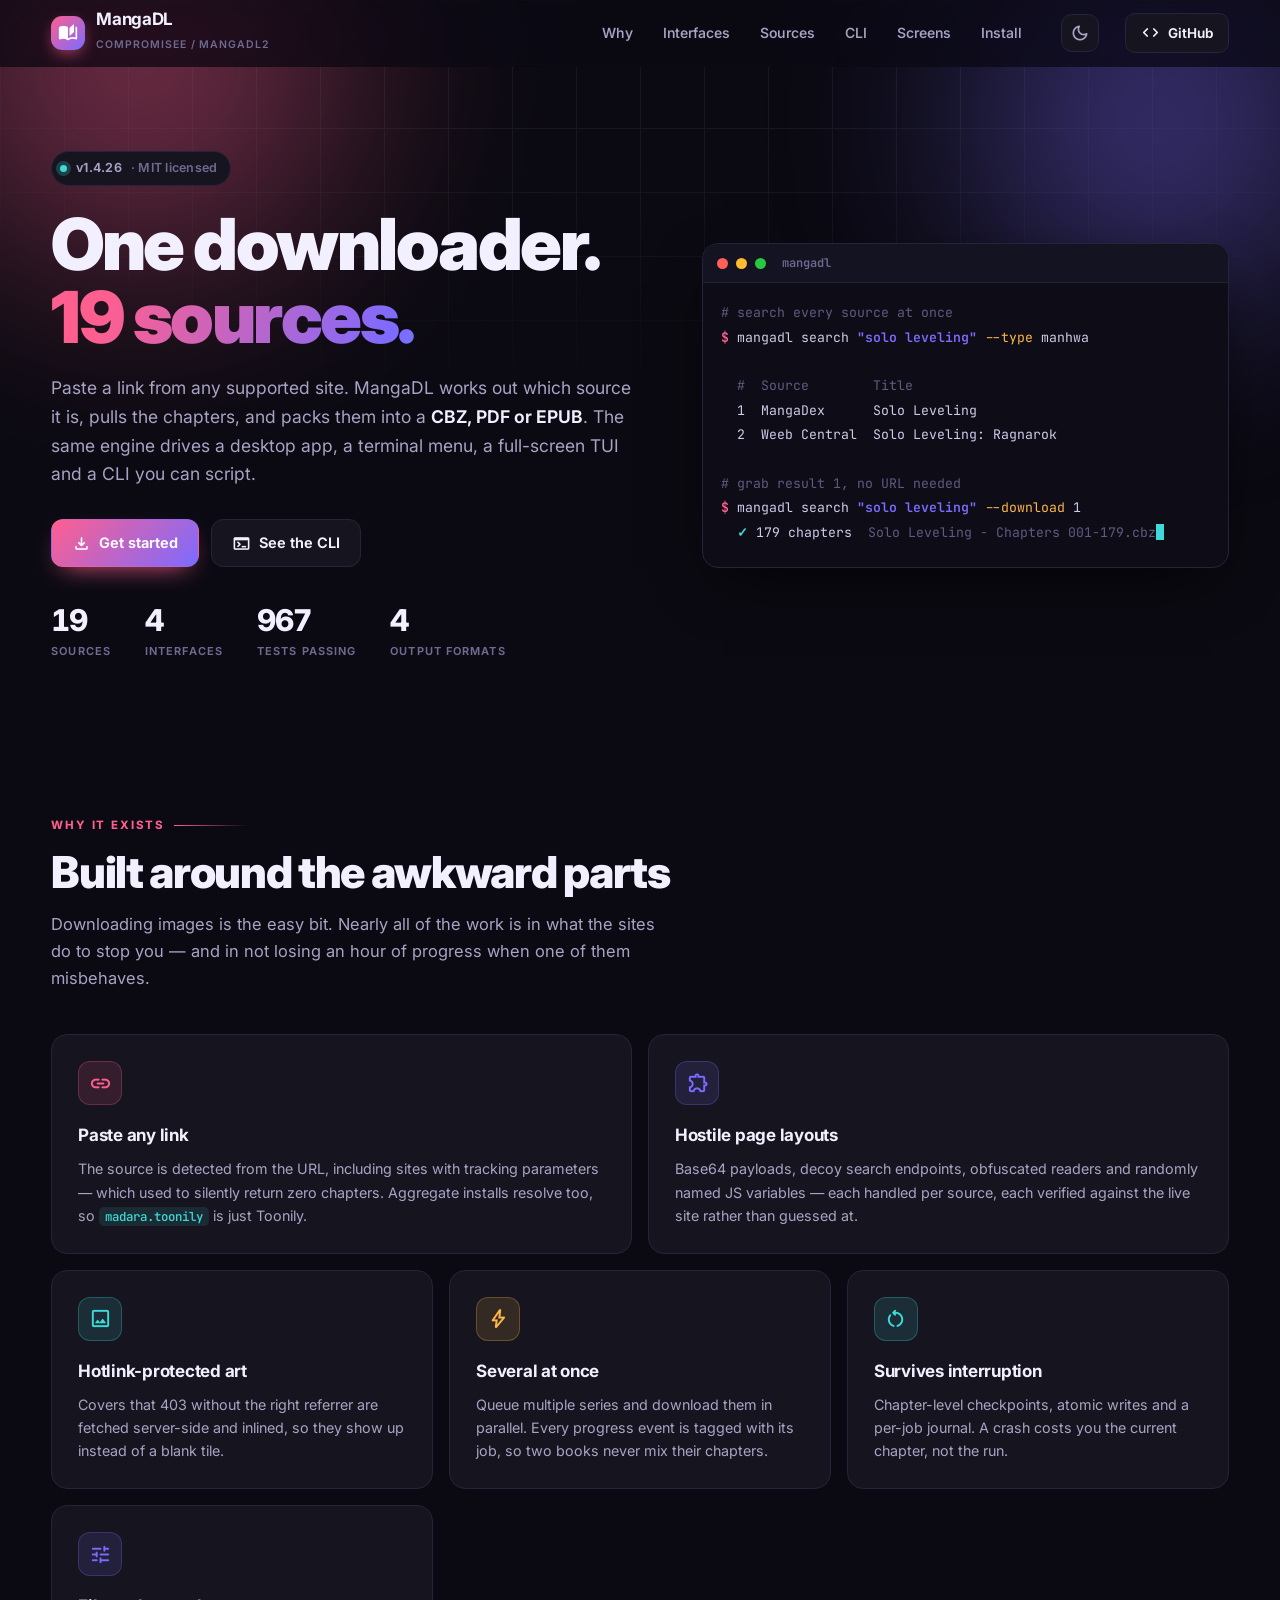
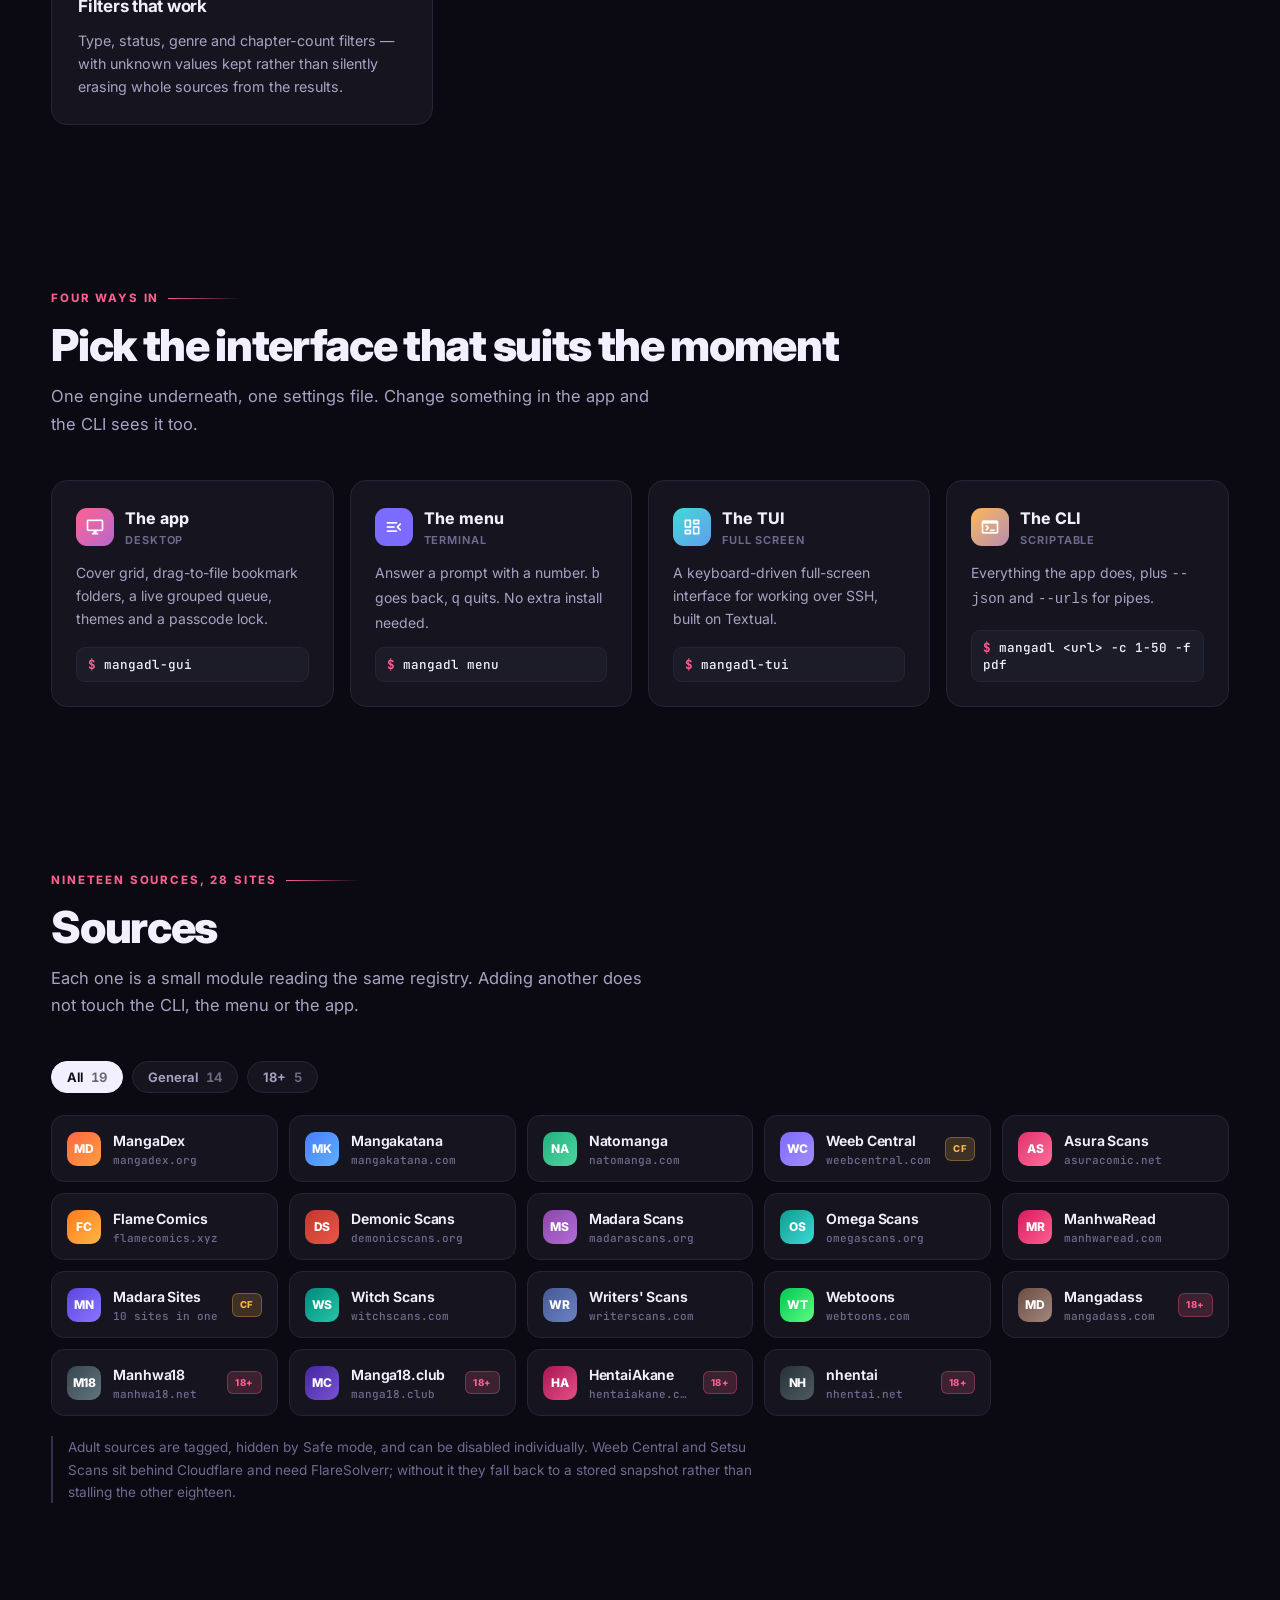
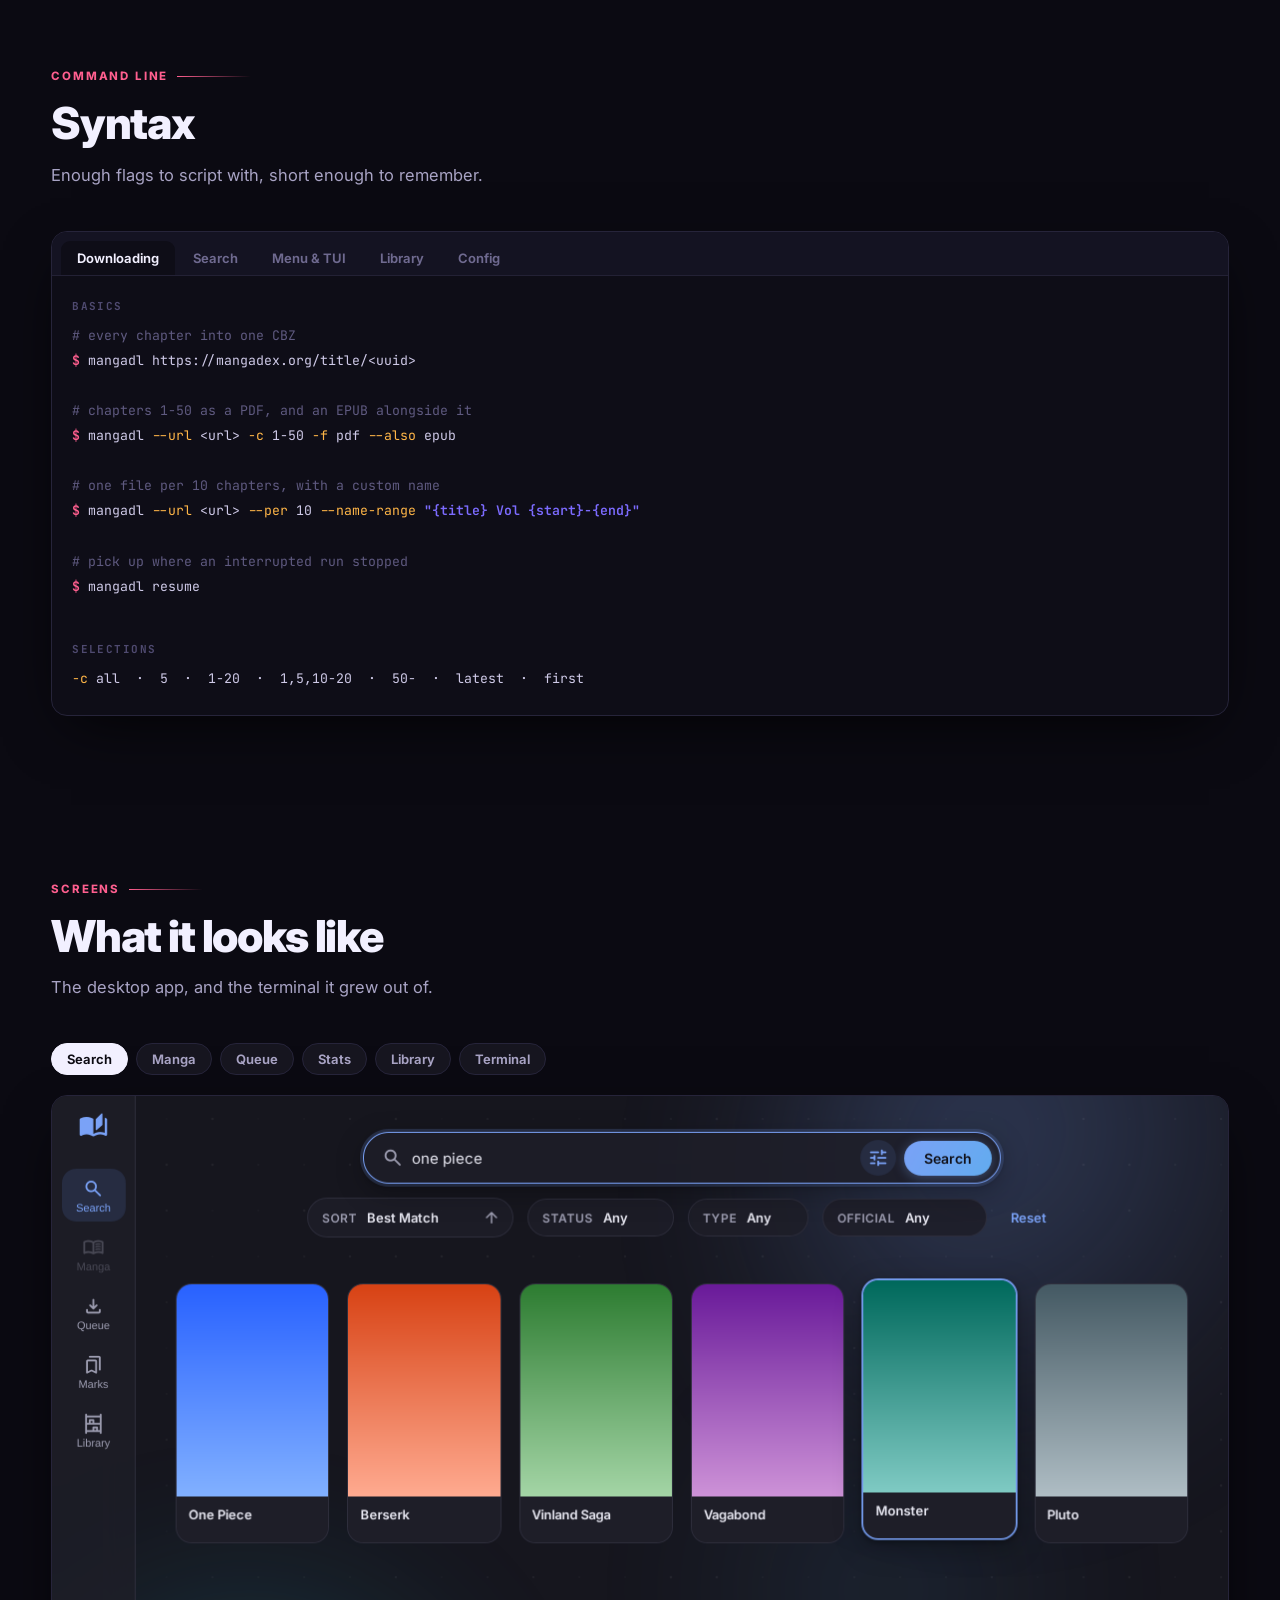
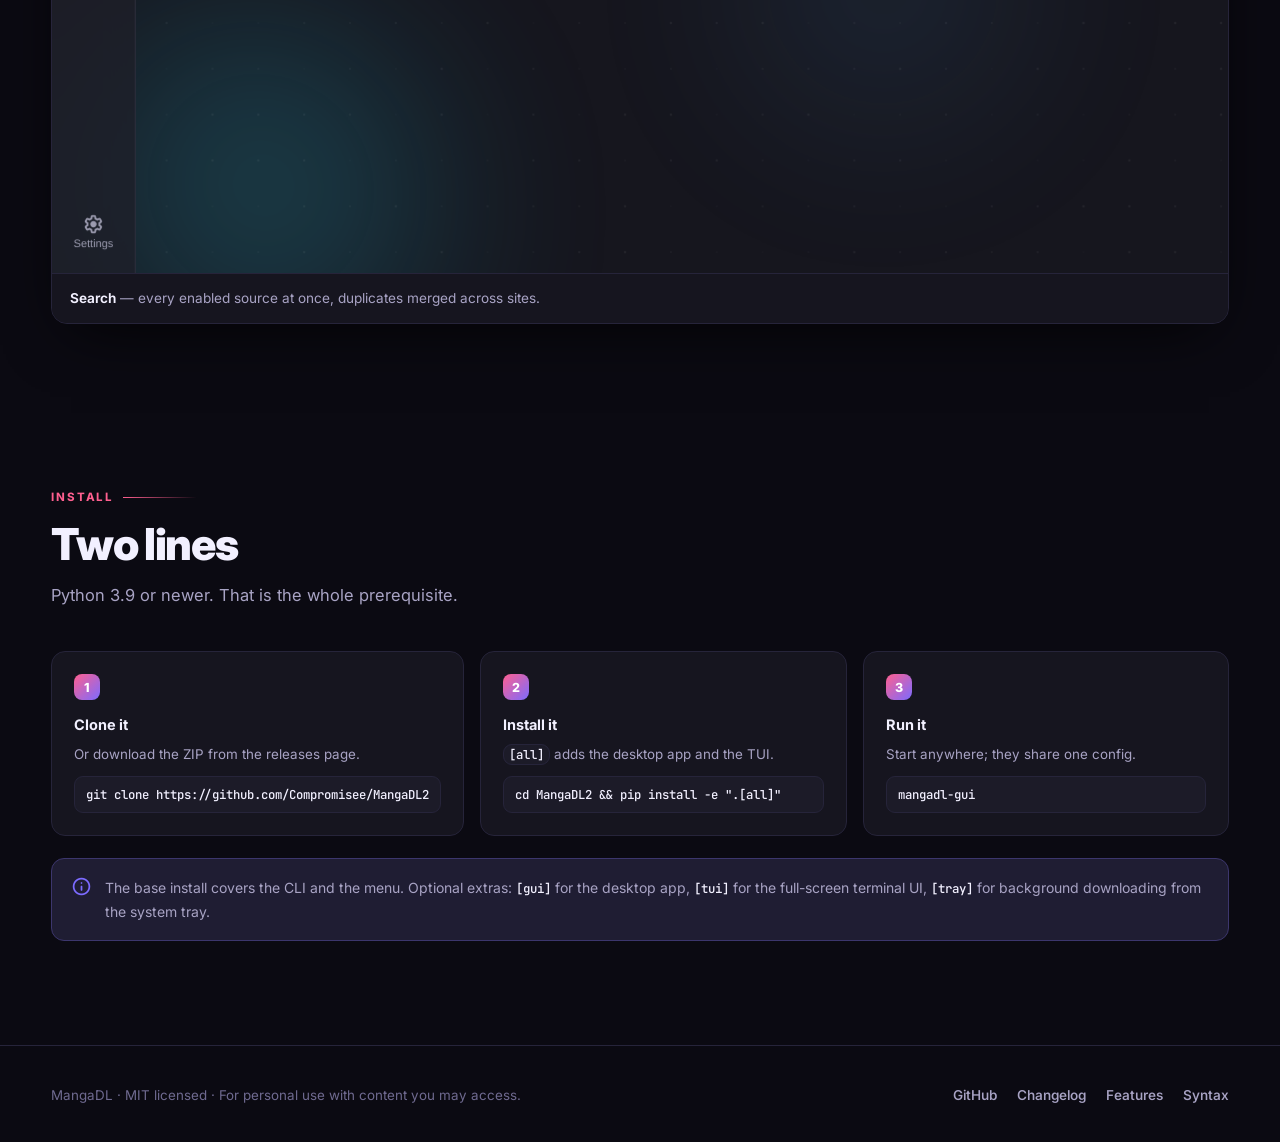
==== commit 891c991b: "v1.4.26: fix tray reopen, downloaded-result modes, readable FEATURES.md Opening from the tray flashe" ====
--- a/docs/index.html
+++ b/docs/index.html
@@ -455,7 +455,7 @@
   <div class="hero-grid">
     <div>
       <div class="tagline">
-        <span class="pip"></span> v1.4.25 <em>· 583 documented features</em>
+        <span class="pip"></span> v1.4.26 <em>· MIT licensed</em>
       </div>
       <h1>One downloader.<br><span class="grad">19 sources.</span></h1>
       <p class="lede">
@@ -475,7 +475,7 @@
       <div class="stats">
         <div><div class="st-n">19</div><div class="st-k">Sources</div></div>
         <div><div class="st-n">4</div><div class="st-k">Interfaces</div></div>
-        <div><div class="st-n">944</div><div class="st-k">Tests passing</div></div>
+        <div><div class="st-n">967</div><div class="st-k">Tests passing</div></div>
         <div><div class="st-n">4</div><div class="st-k">Output formats</div></div>
       </div>
     </div>
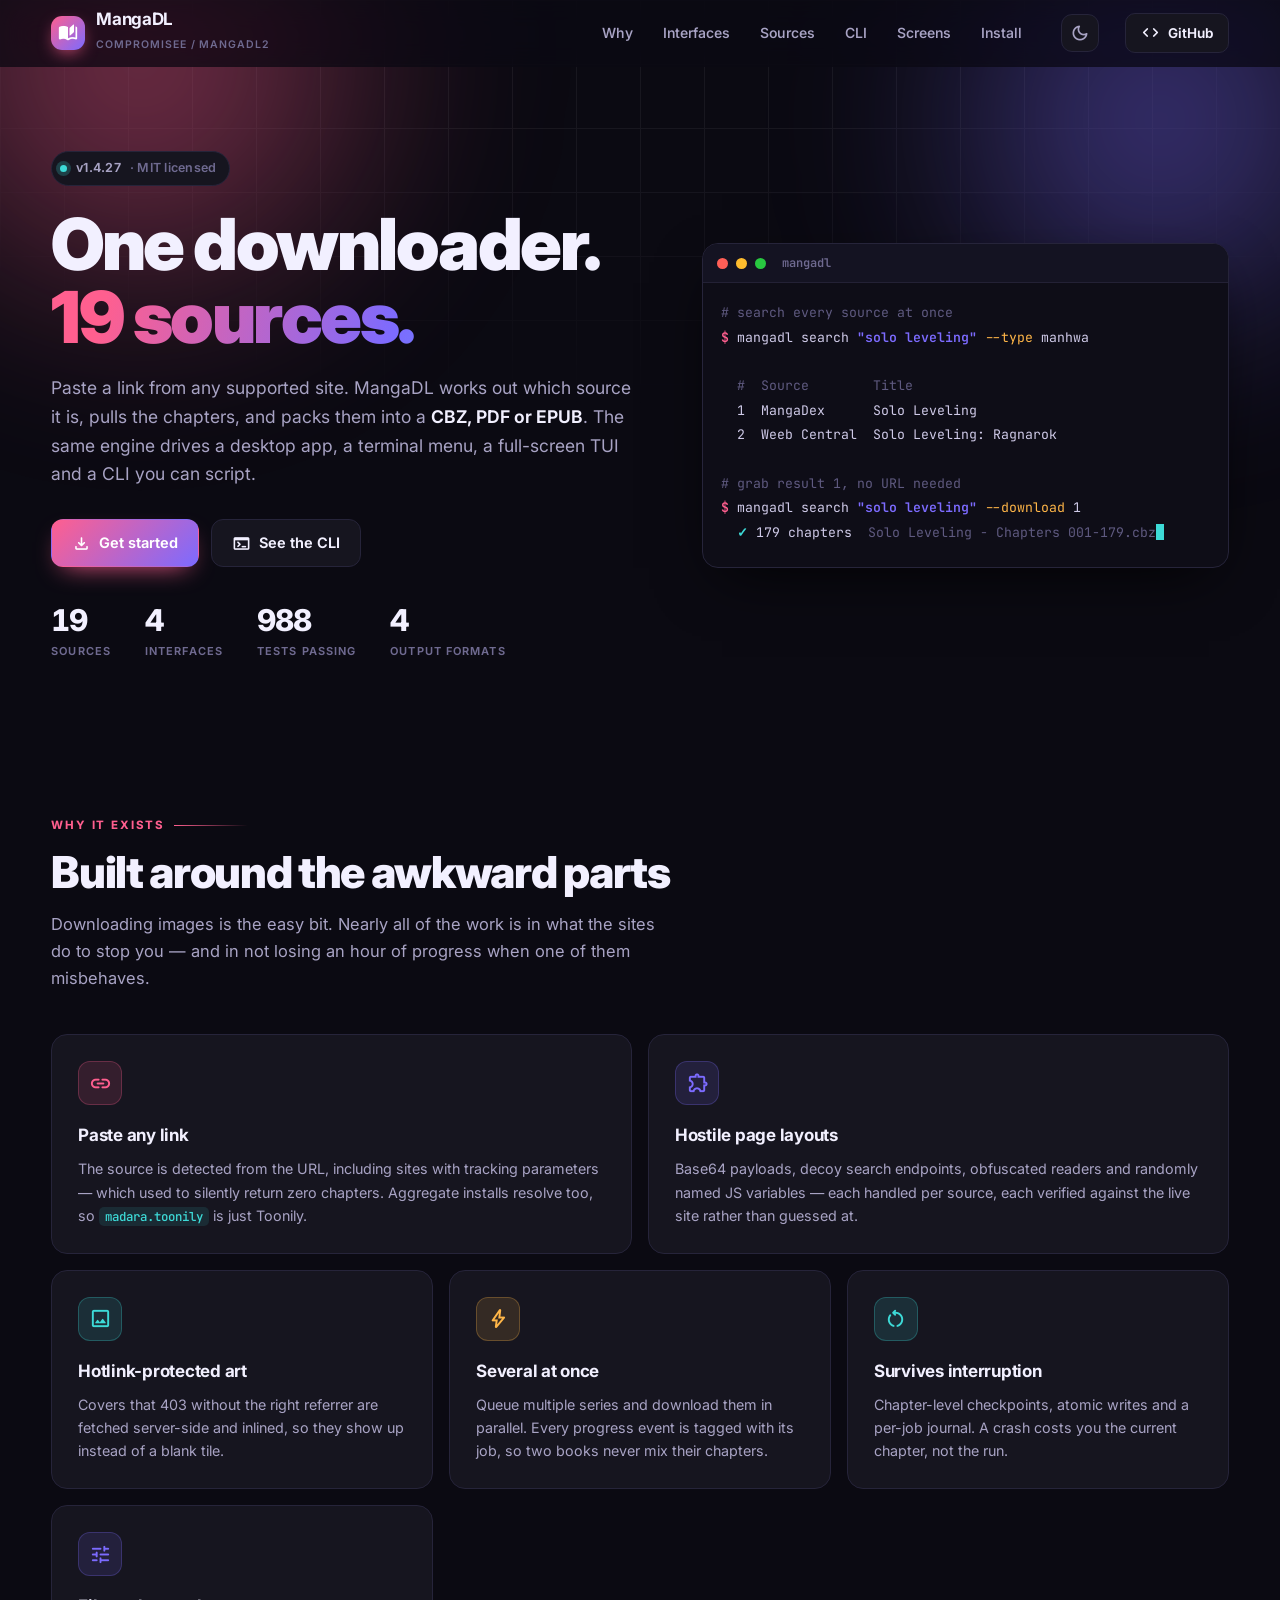
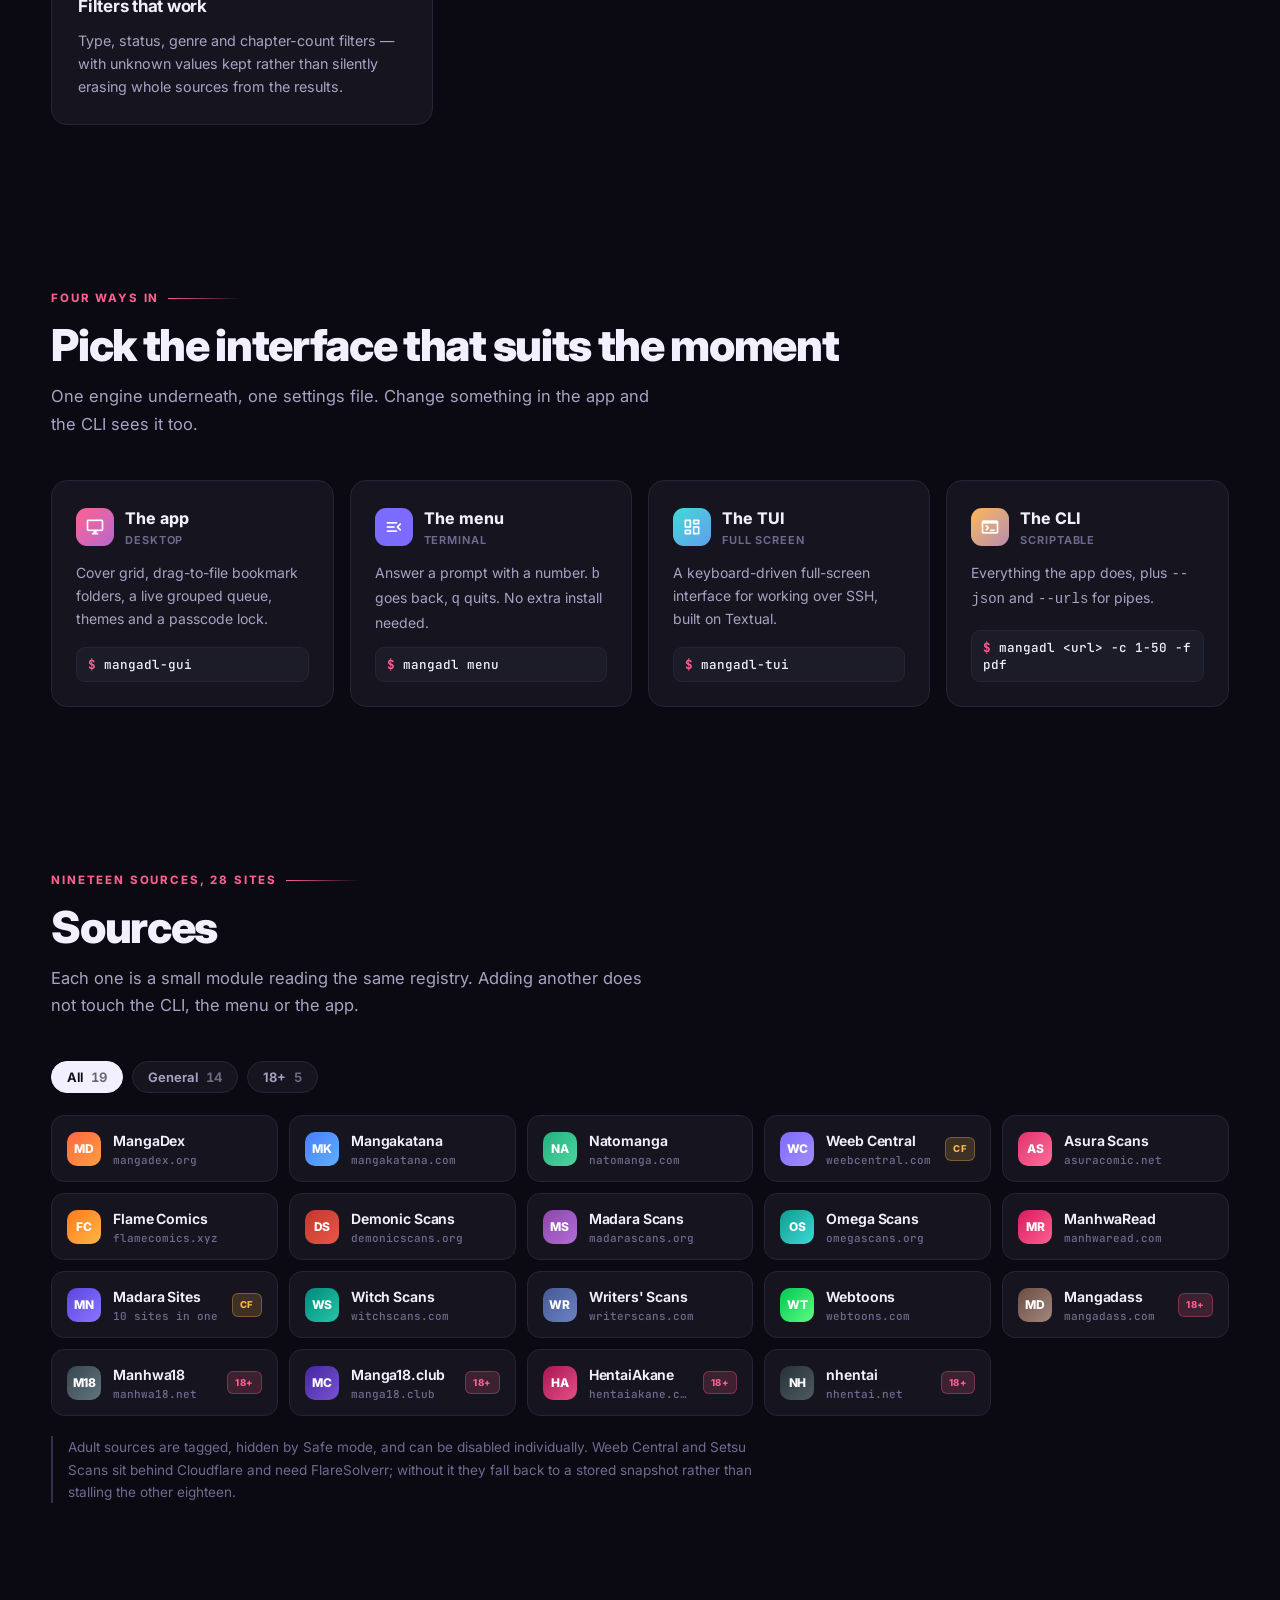
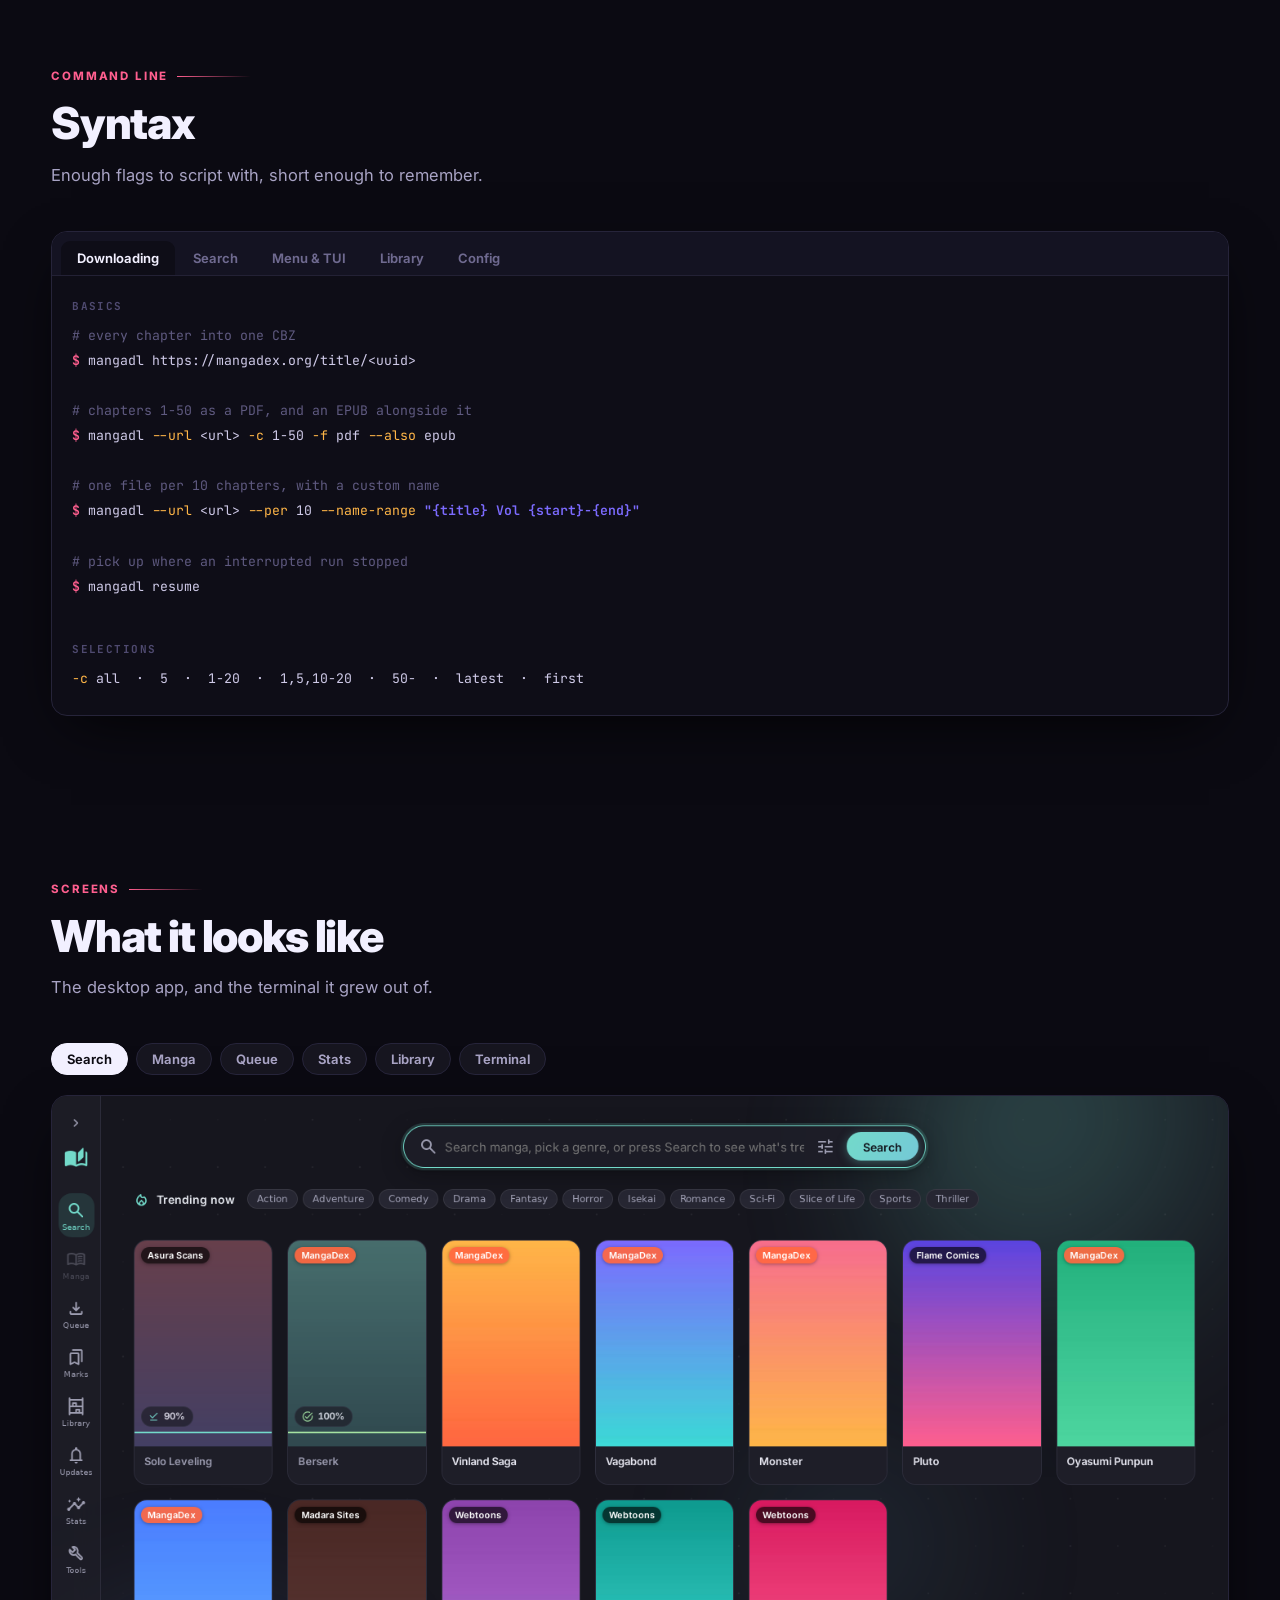
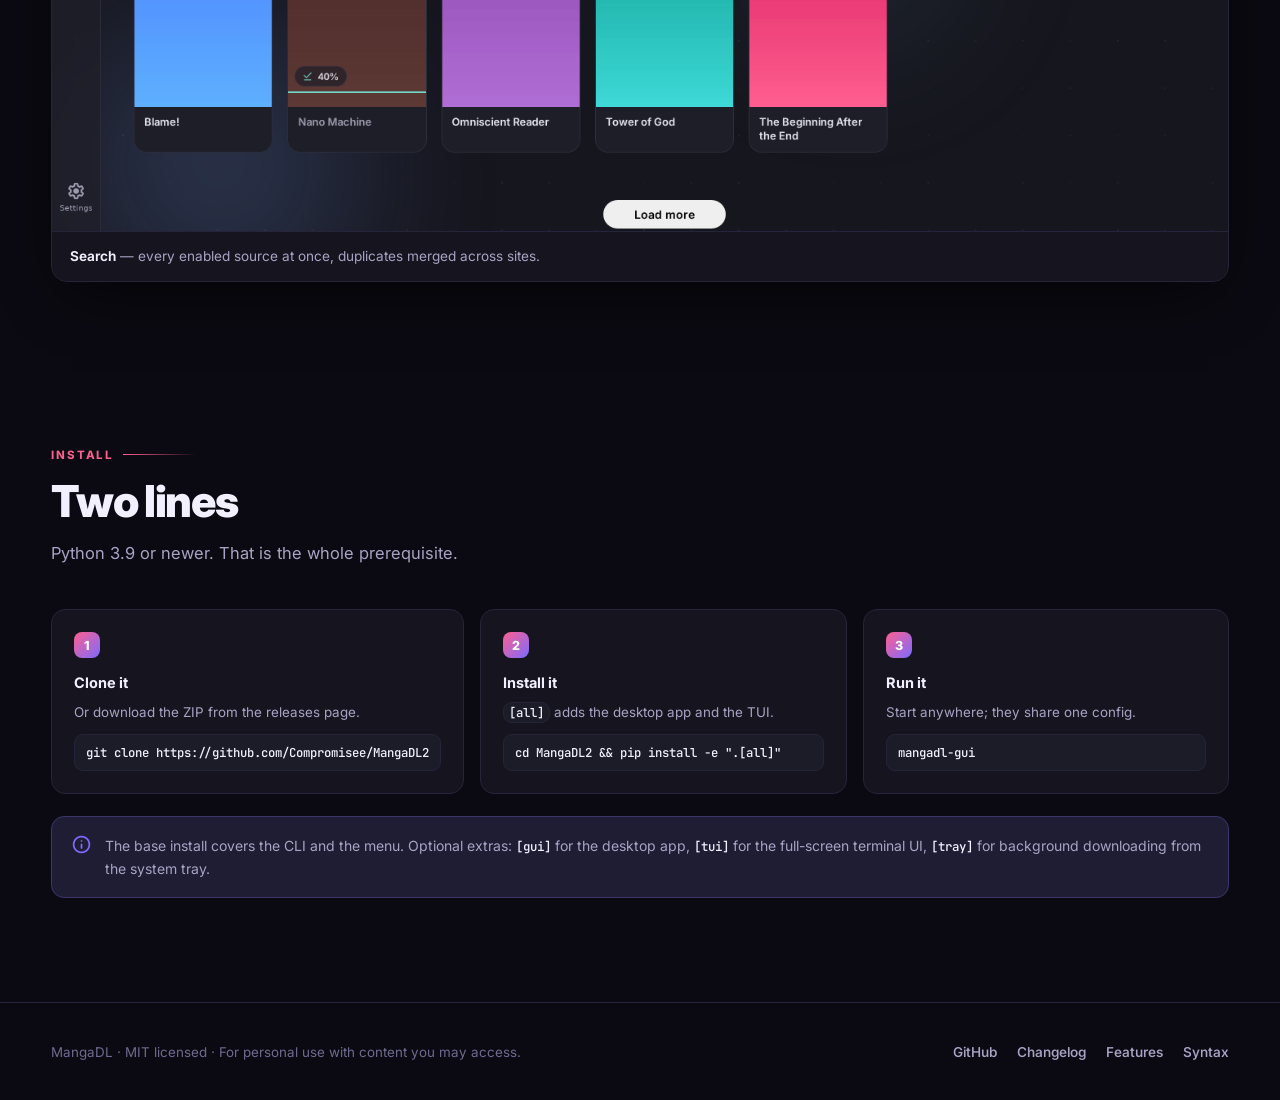
==== commit f07c35b8: "v1.4.27: one app at a time, fix the Windows access violation Both fixes come from the supplied crash" ====
--- a/docs/index.html
+++ b/docs/index.html
@@ -455,7 +455,7 @@
   <div class="hero-grid">
     <div>
       <div class="tagline">
-        <span class="pip"></span> v1.4.26 <em>· MIT licensed</em>
+        <span class="pip"></span> v1.4.27 <em>· MIT licensed</em>
       </div>
       <h1>One downloader.<br><span class="grad">19 sources.</span></h1>
       <p class="lede">
@@ -475,7 +475,7 @@
       <div class="stats">
         <div><div class="st-n">19</div><div class="st-k">Sources</div></div>
         <div><div class="st-n">4</div><div class="st-k">Interfaces</div></div>
-        <div><div class="st-n">967</div><div class="st-k">Tests passing</div></div>
+        <div><div class="st-n">988</div><div class="st-k">Tests passing</div></div>
         <div><div class="st-n">4</div><div class="st-k">Output formats</div></div>
       </div>
     </div>
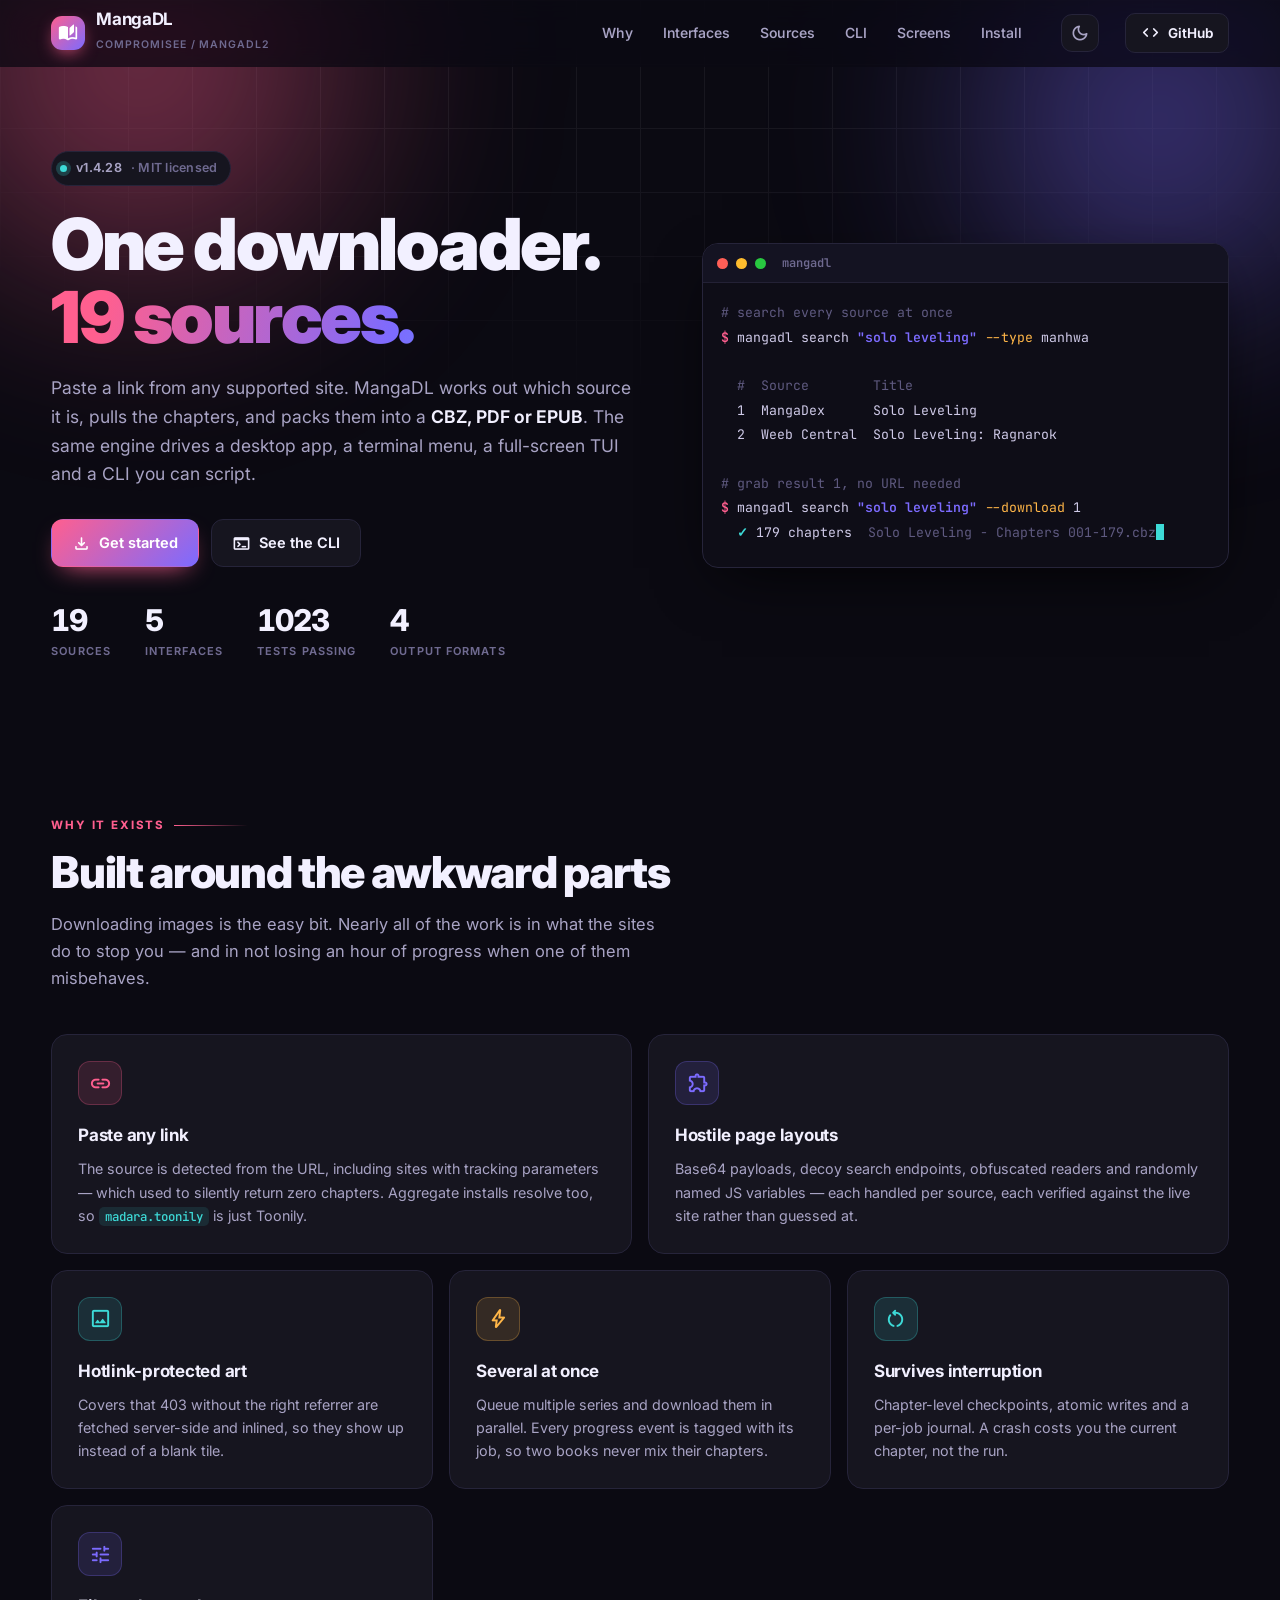
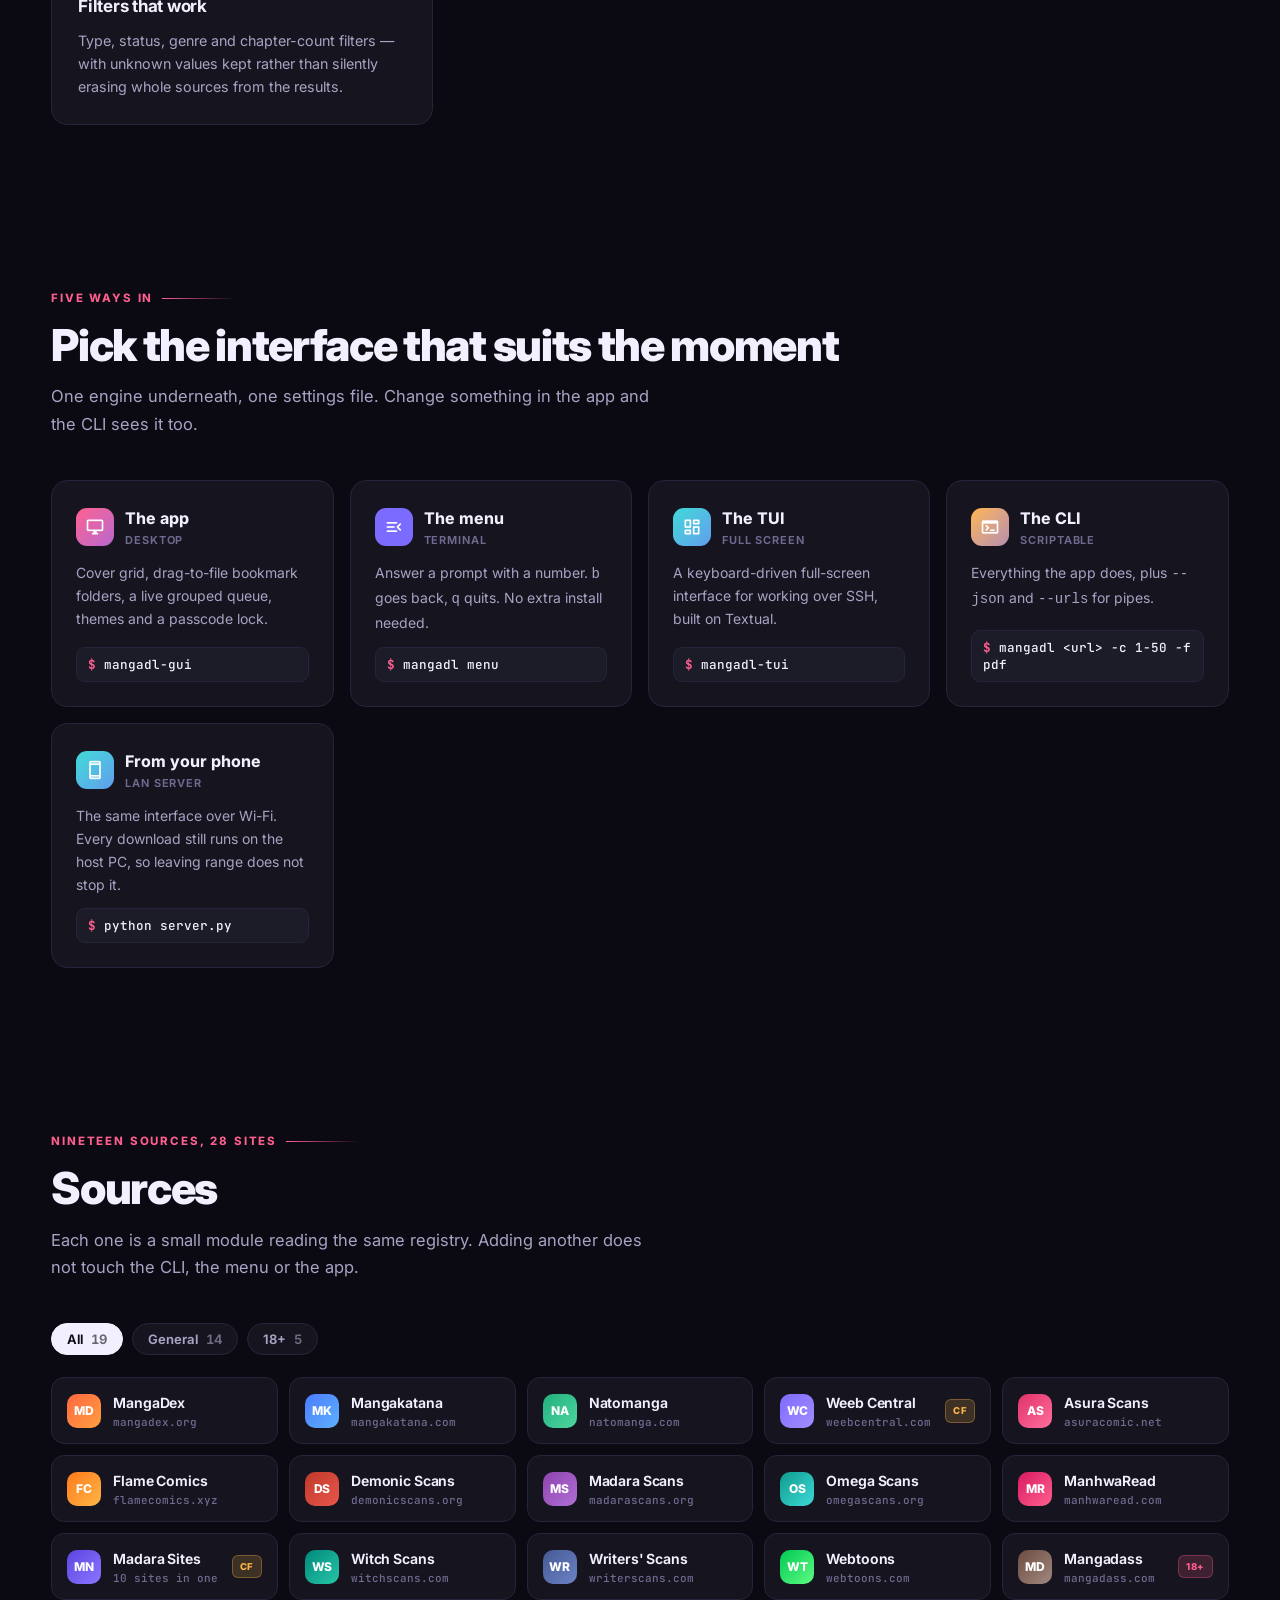
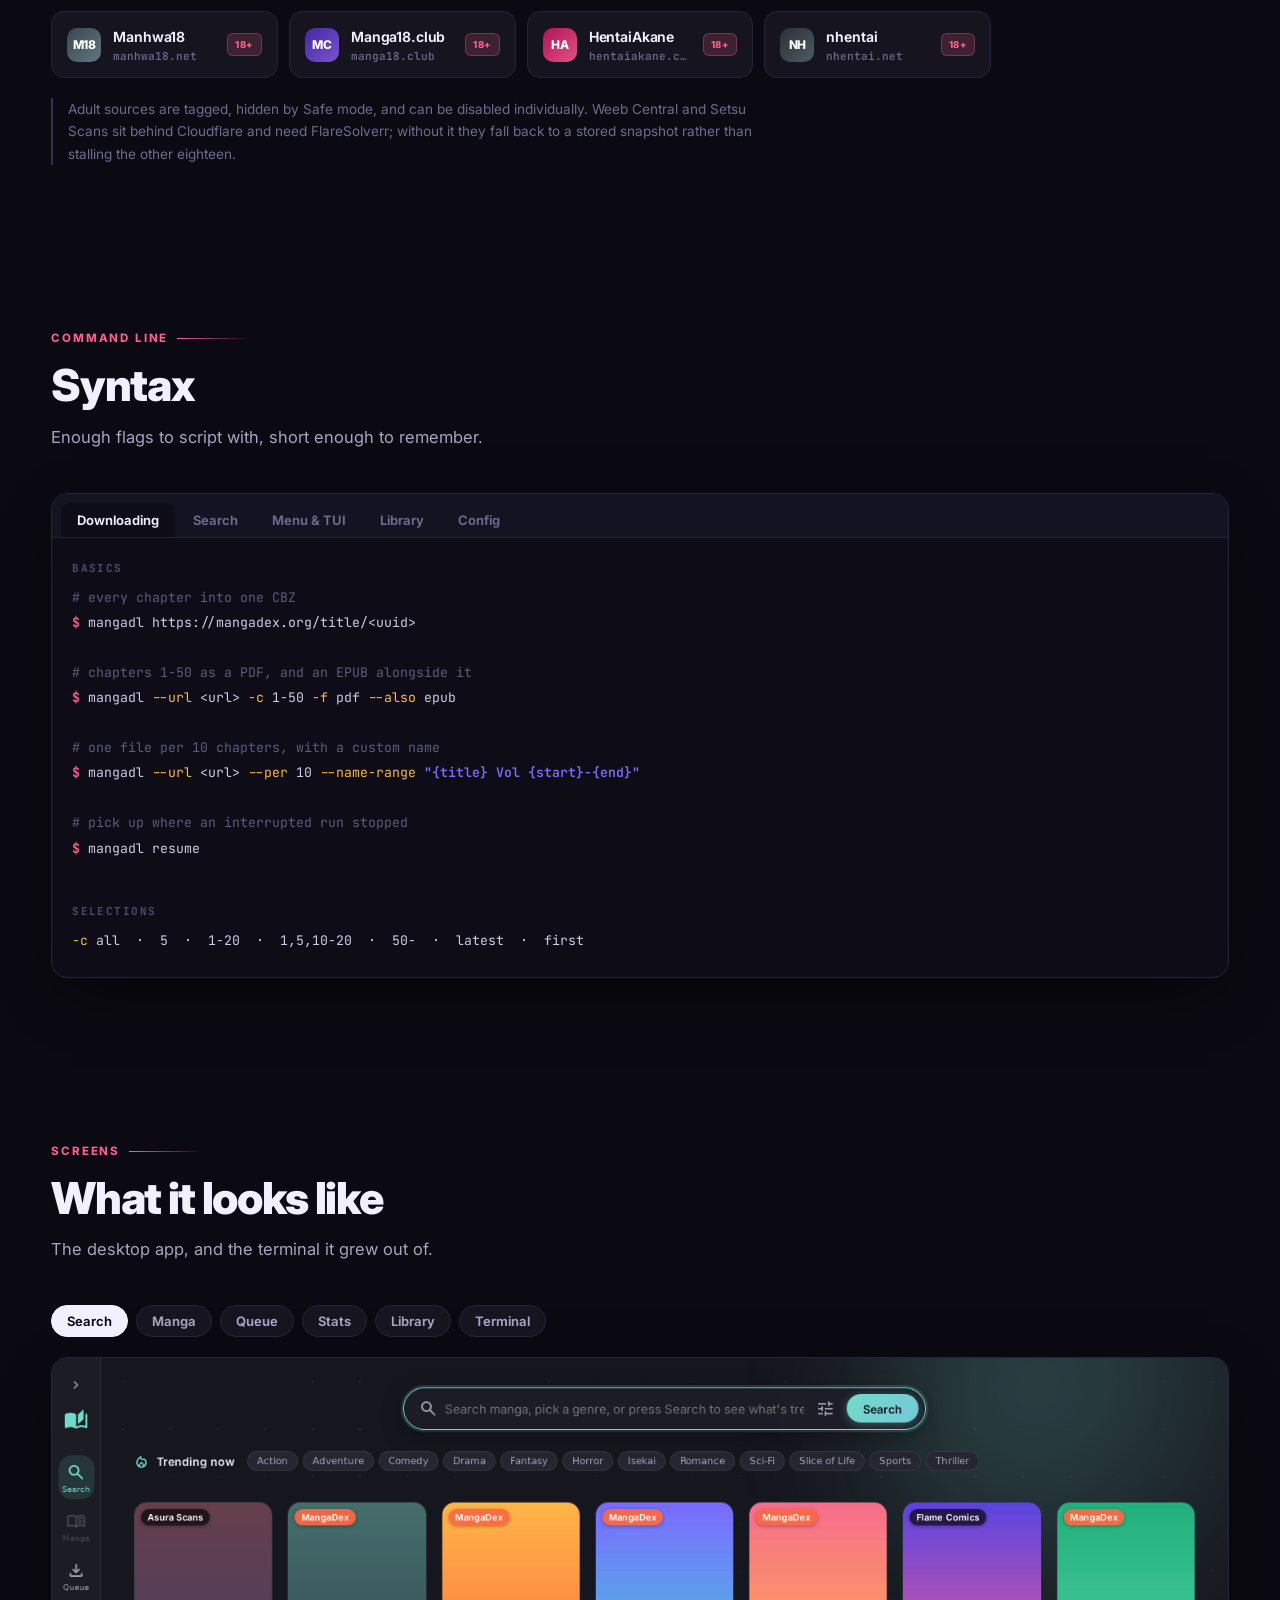
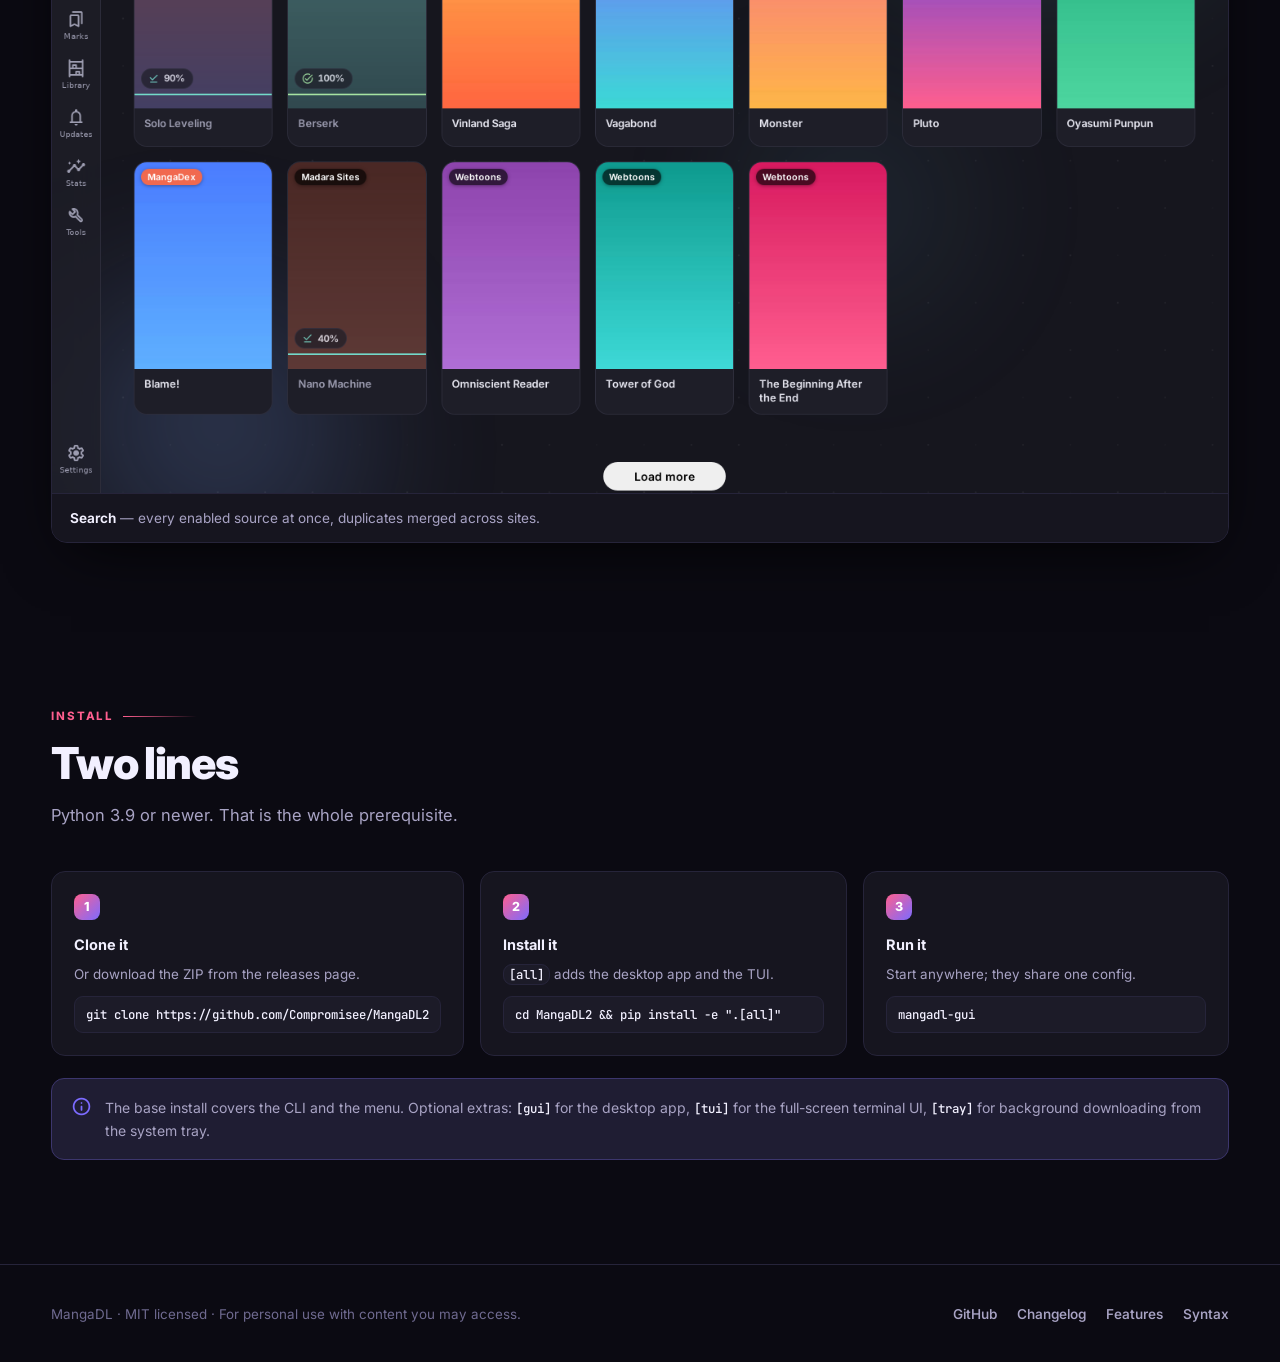
==== commit 09681b8b: "v1.4.28: fix Madara downloads, add server.py for phones ScrapeError: Unknown source 'madara.manhuato" ====
--- a/docs/index.html
+++ b/docs/index.html
@@ -455,7 +455,7 @@
   <div class="hero-grid">
     <div>
       <div class="tagline">
-        <span class="pip"></span> v1.4.27 <em>· MIT licensed</em>
+        <span class="pip"></span> v1.4.28 <em>· MIT licensed</em>
       </div>
       <h1>One downloader.<br><span class="grad">19 sources.</span></h1>
       <p class="lede">
@@ -474,8 +474,8 @@
       </div>
       <div class="stats">
         <div><div class="st-n">19</div><div class="st-k">Sources</div></div>
-        <div><div class="st-n">4</div><div class="st-k">Interfaces</div></div>
-        <div><div class="st-n">988</div><div class="st-k">Tests passing</div></div>
+        <div><div class="st-n">5</div><div class="st-k">Interfaces</div></div>
+        <div><div class="st-n">1023</div><div class="st-k">Tests passing</div></div>
         <div><div class="st-n">4</div><div class="st-k">Output formats</div></div>
       </div>
     </div>
@@ -553,7 +553,7 @@
 
 <!-- ══════════════════════════════════════════════════ INTERFACES -->
 <section class="wrap rise" id="interfaces">
-  <div class="kicker">Four ways in</div>
+  <div class="kicker">Five ways in</div>
   <h2>Pick the interface that suits the moment</h2>
   <p class="sub">
     One engine underneath, one settings file. Change something in the app and
@@ -596,6 +596,15 @@
       <p>Everything the app does, plus <code>--json</code> and
          <code>--urls</code> for pipes.</p>
       <div class="cmd">mangadl &lt;url&gt; -c 1-50 -f pdf</div>
+    </div>
+    <div class="face" style="--tint:var(--c)">
+      <div class="face-top">
+        <span class="face-ico"><span class="material-symbols-rounded">smartphone</span></span>
+        <div><h3>From your phone</h3><div class="who">LAN server</div></div>
+      </div>
+      <p>The same interface over Wi-Fi. Every download still runs on the
+         host PC, so leaving range does not stop it.</p>
+      <div class="cmd">python server.py</div>
     </div>
   </div>
 </section>
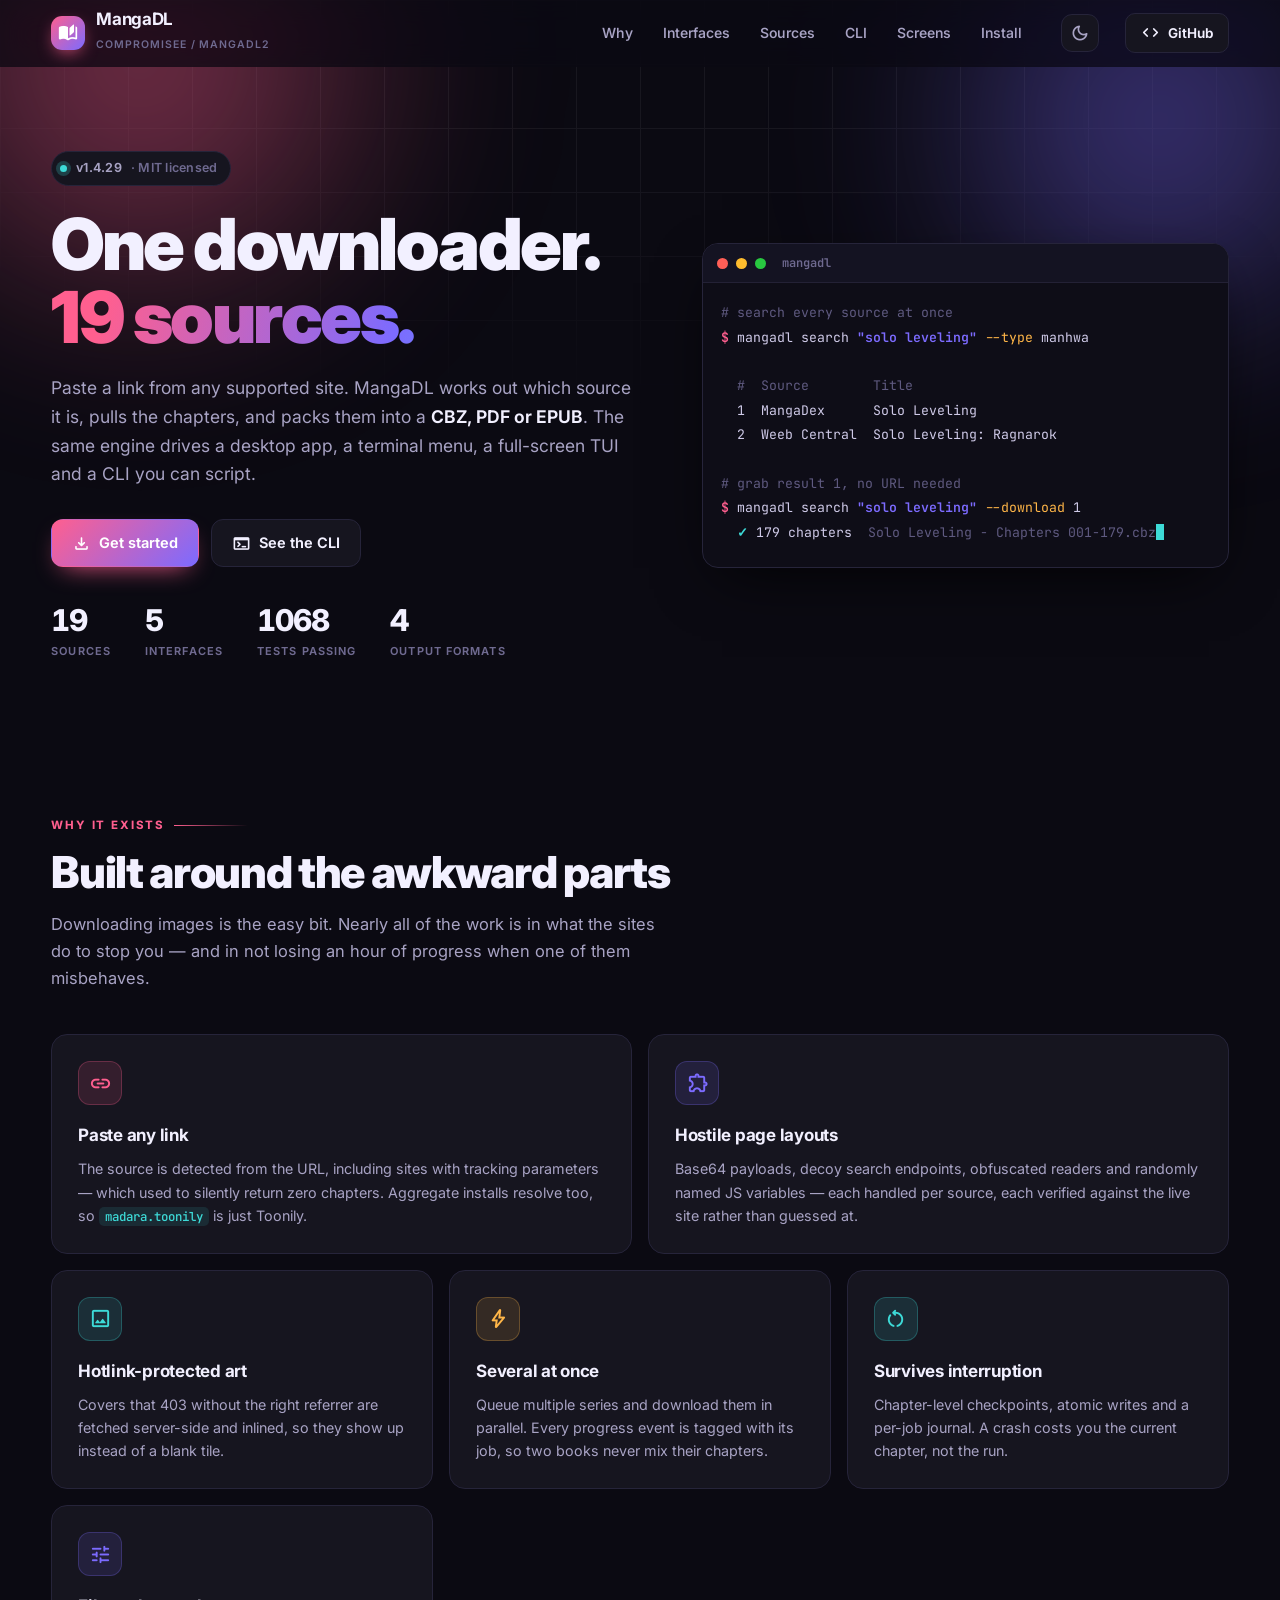
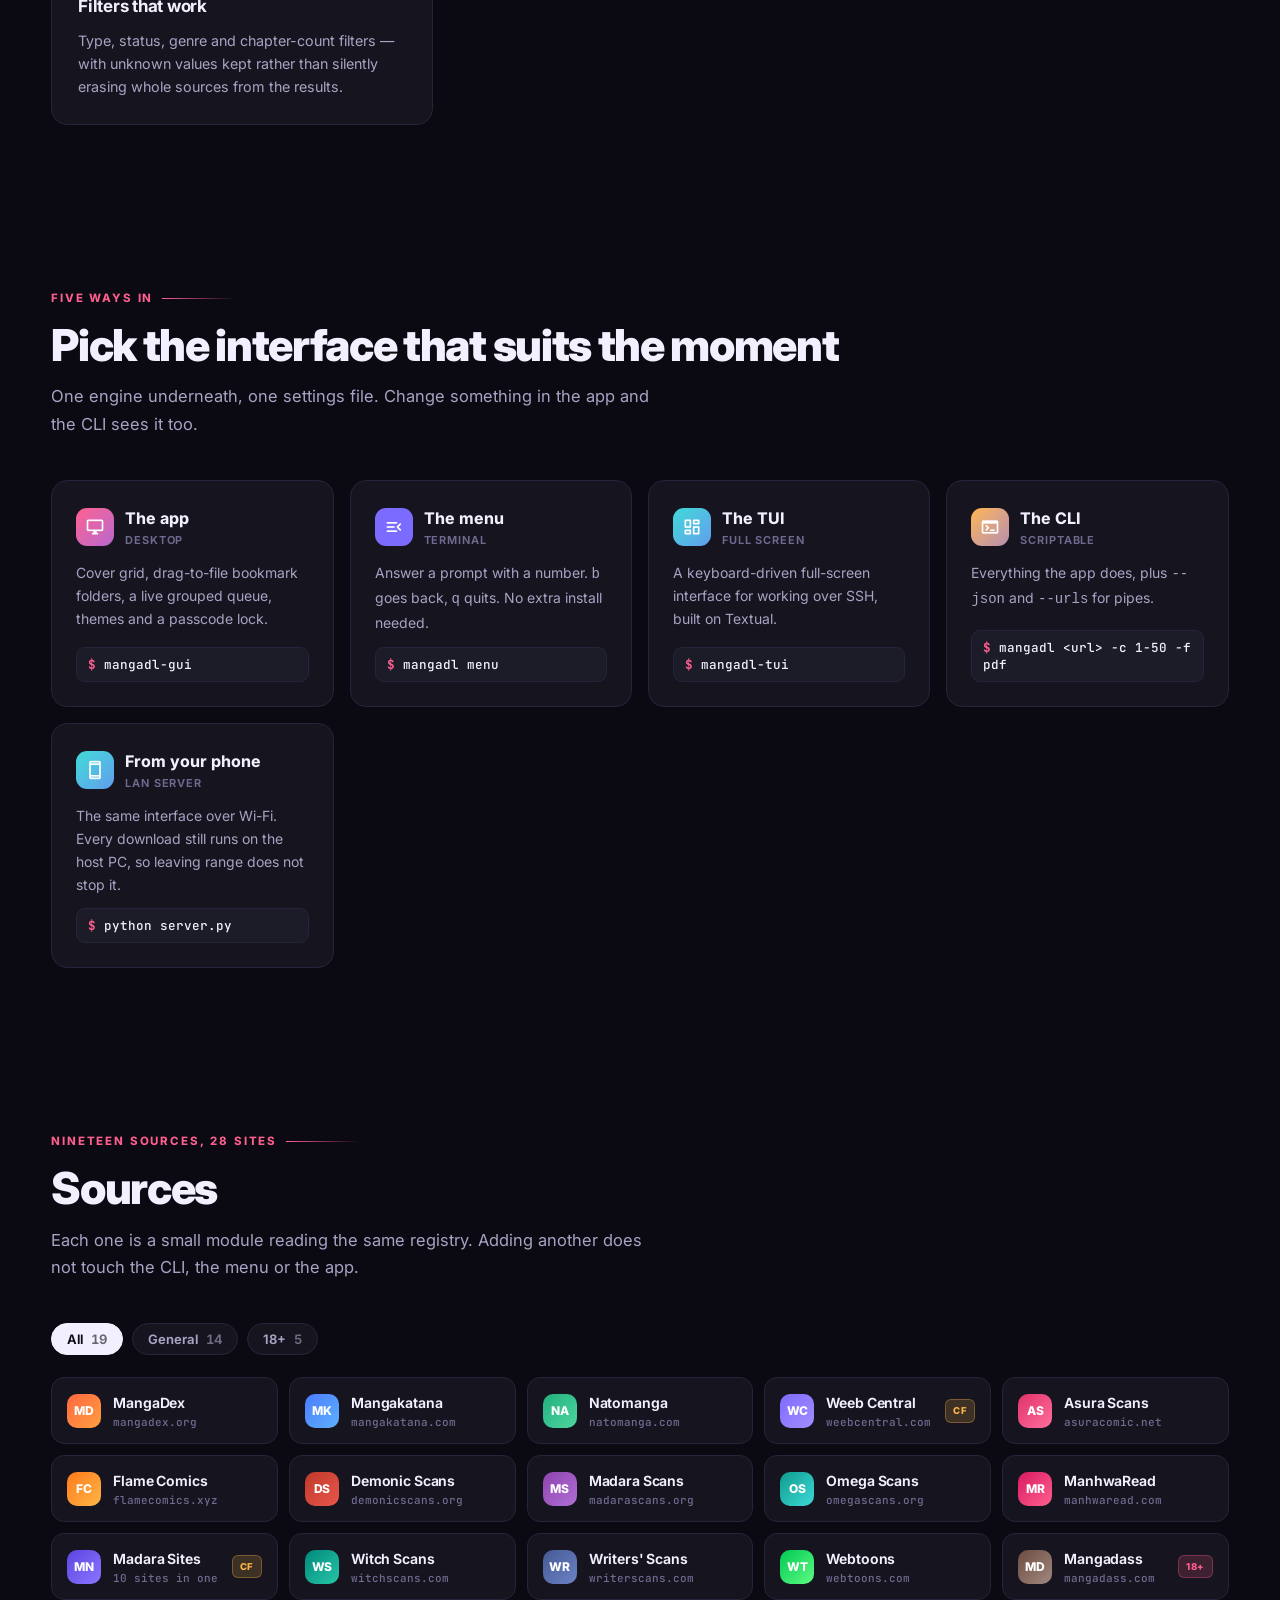
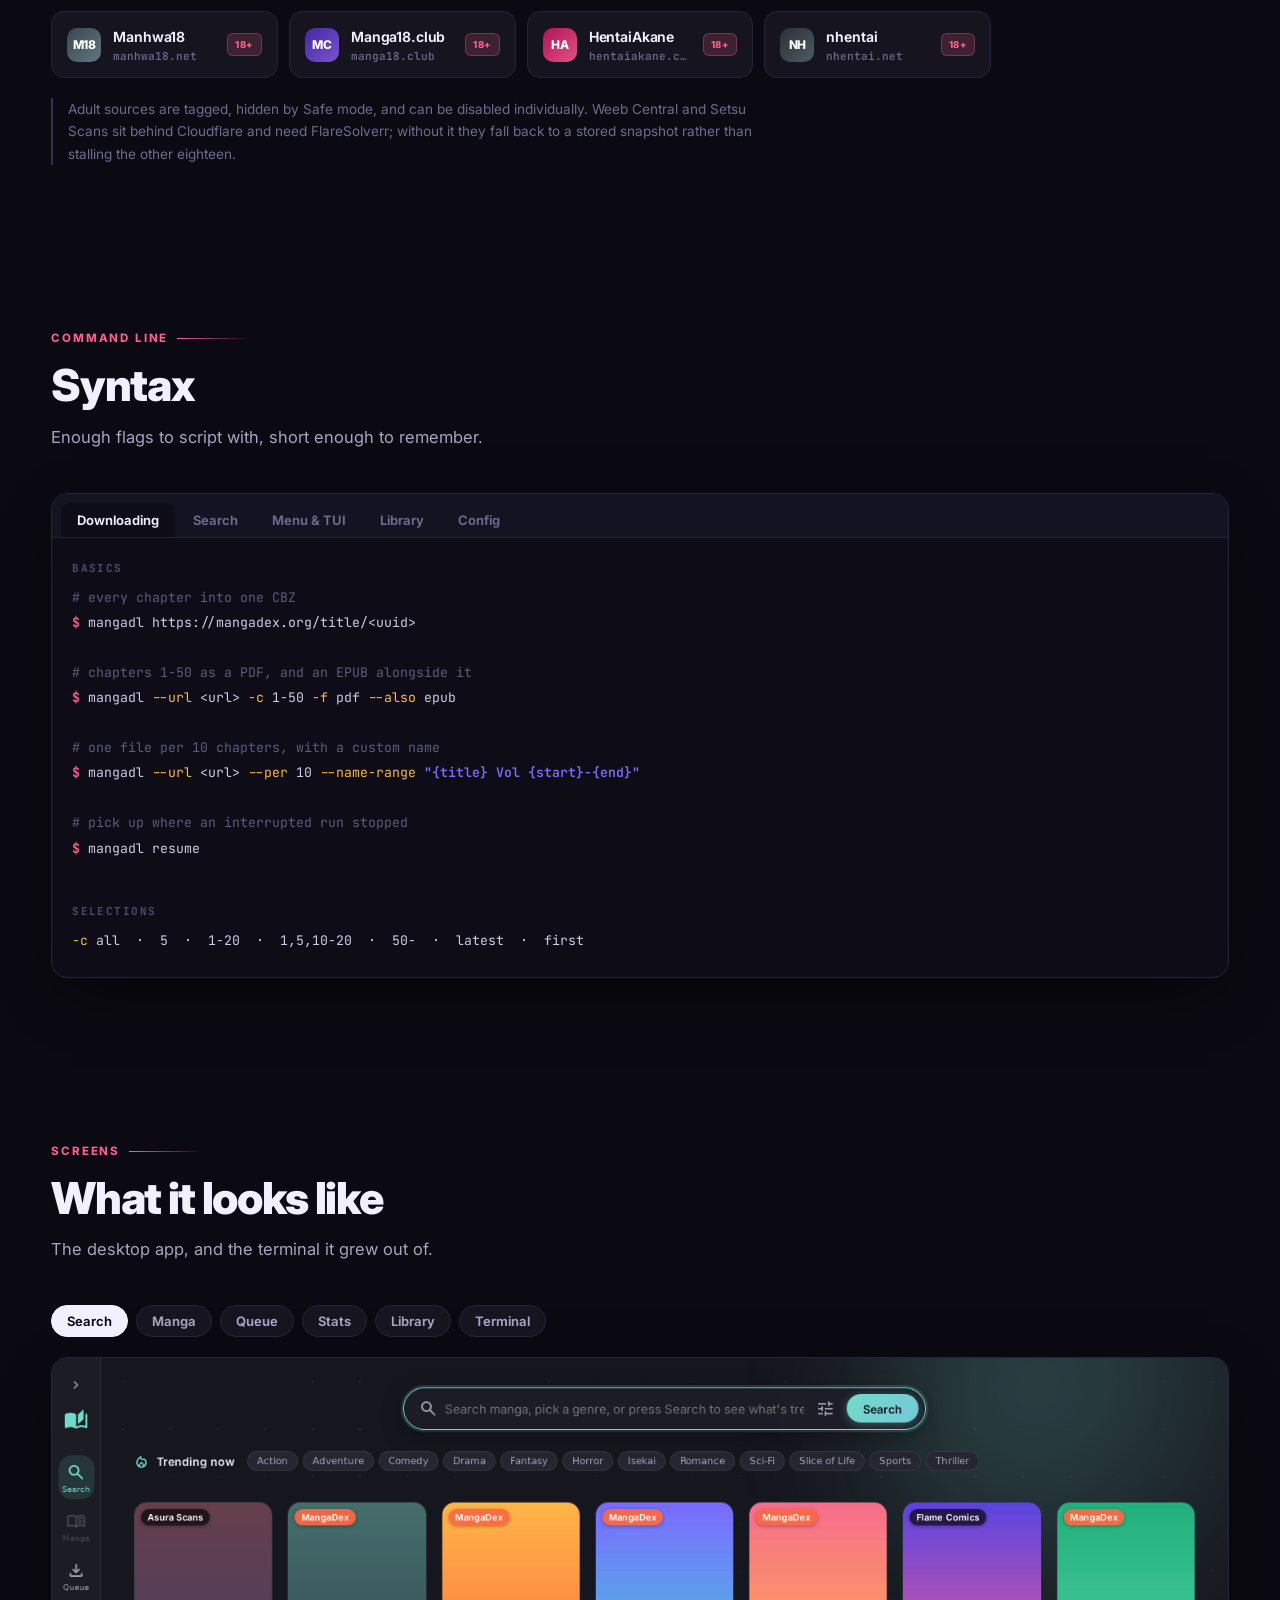
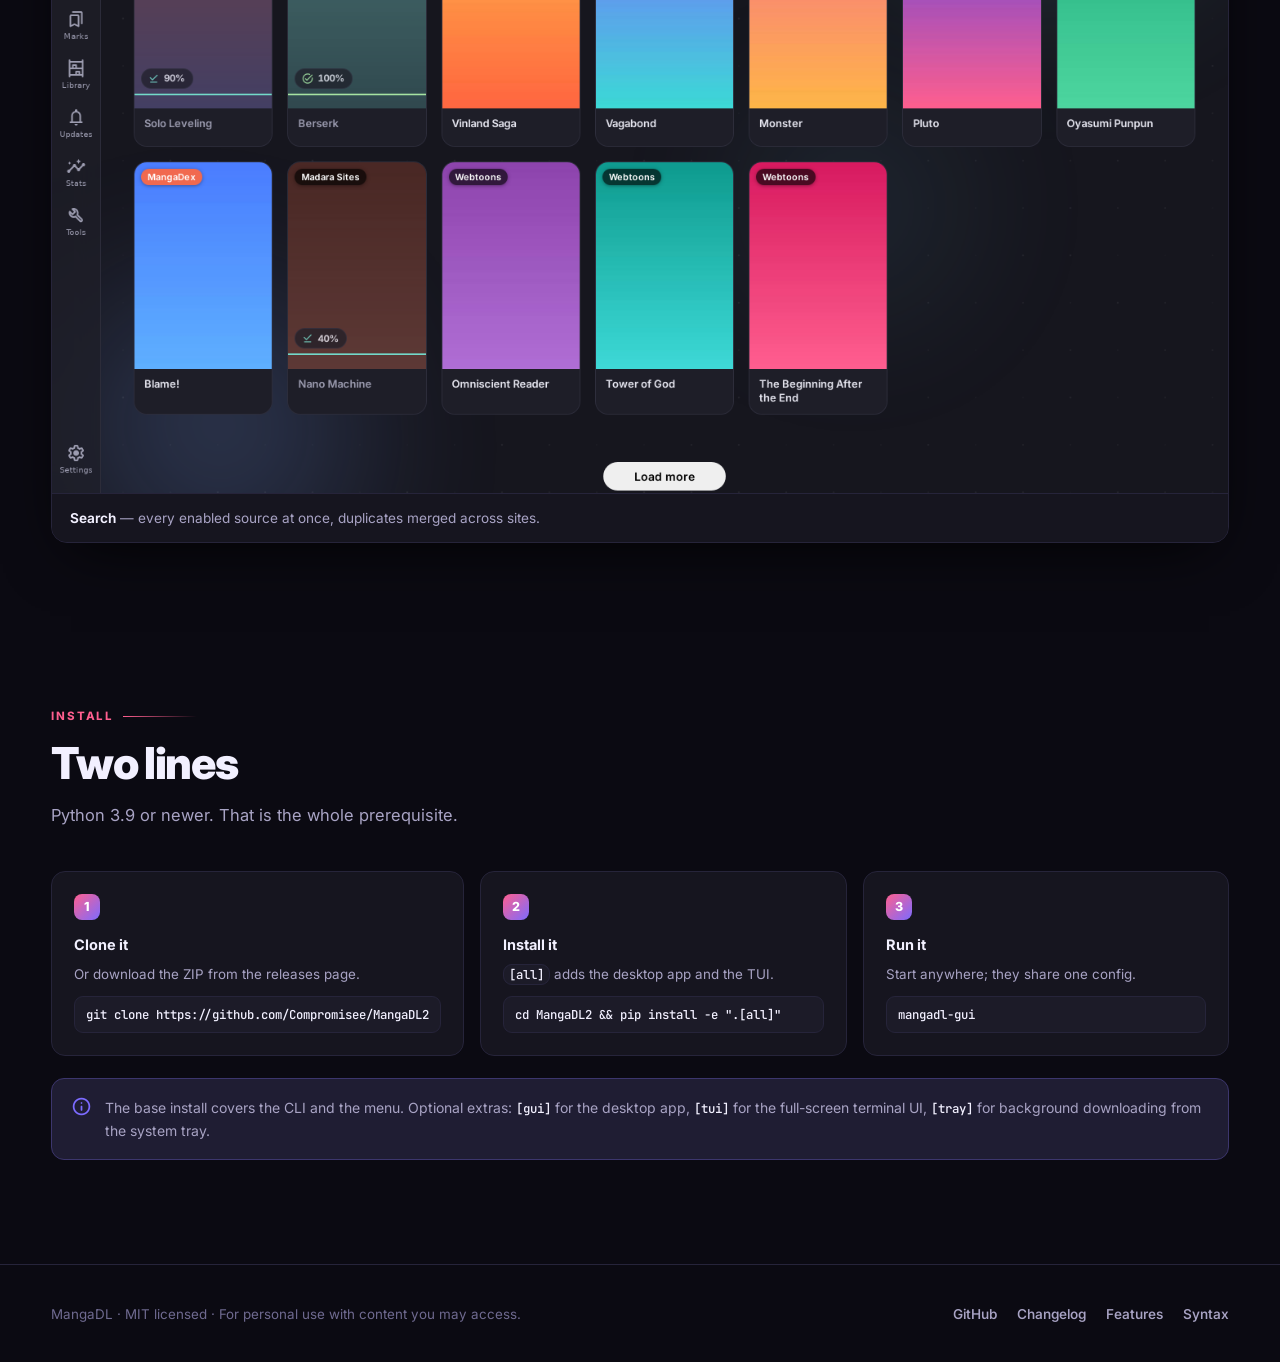
==== commit 02502096: "v1.4.29: settings-backed server token, server window, landing.py The token is yours now, and it pers" ====
--- a/docs/index.html
+++ b/docs/index.html
@@ -455,7 +455,7 @@
   <div class="hero-grid">
     <div>
       <div class="tagline">
-        <span class="pip"></span> v1.4.28 <em>· MIT licensed</em>
+        <span class="pip"></span> v1.4.29 <em>· MIT licensed</em>
       </div>
       <h1>One downloader.<br><span class="grad">19 sources.</span></h1>
       <p class="lede">
@@ -475,7 +475,7 @@
       <div class="stats">
         <div><div class="st-n">19</div><div class="st-k">Sources</div></div>
         <div><div class="st-n">5</div><div class="st-k">Interfaces</div></div>
-        <div><div class="st-n">1023</div><div class="st-k">Tests passing</div></div>
+        <div><div class="st-n">1068</div><div class="st-k">Tests passing</div></div>
         <div><div class="st-n">4</div><div class="st-k">Output formats</div></div>
       </div>
     </div>
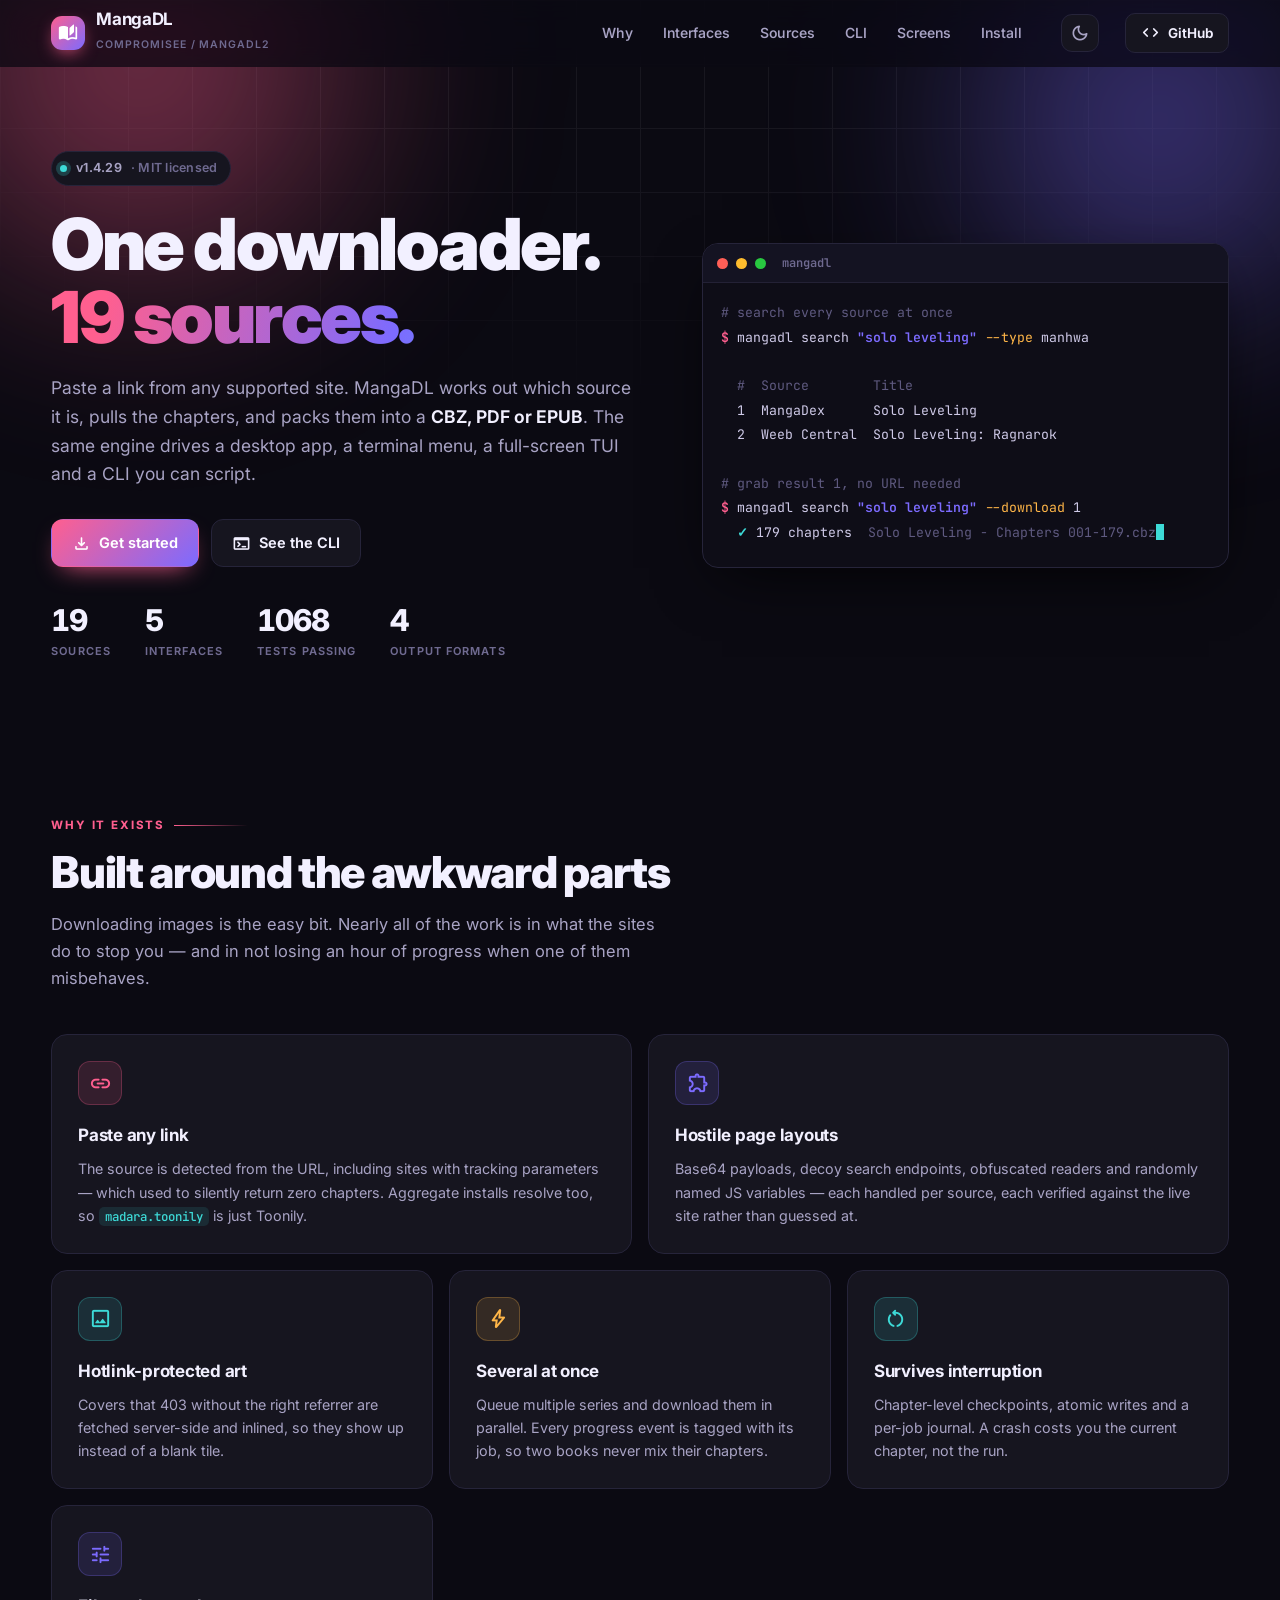
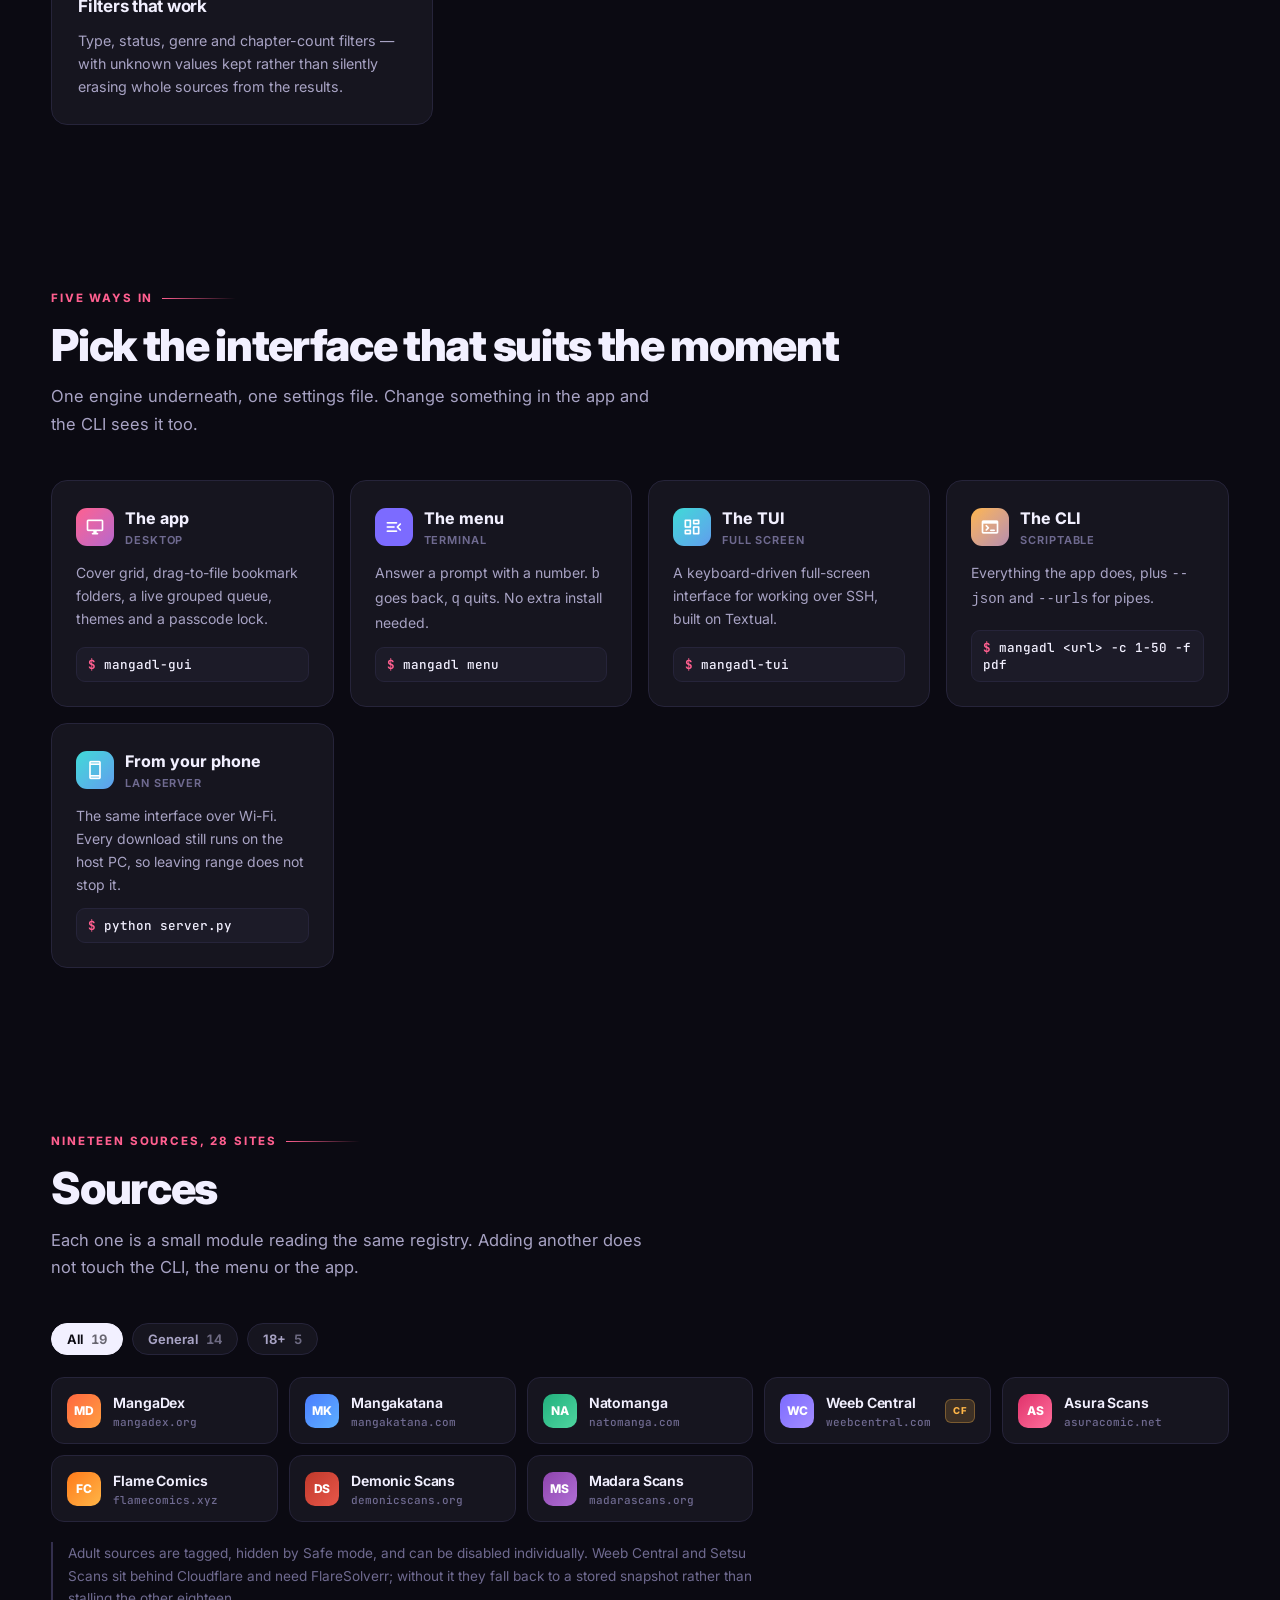
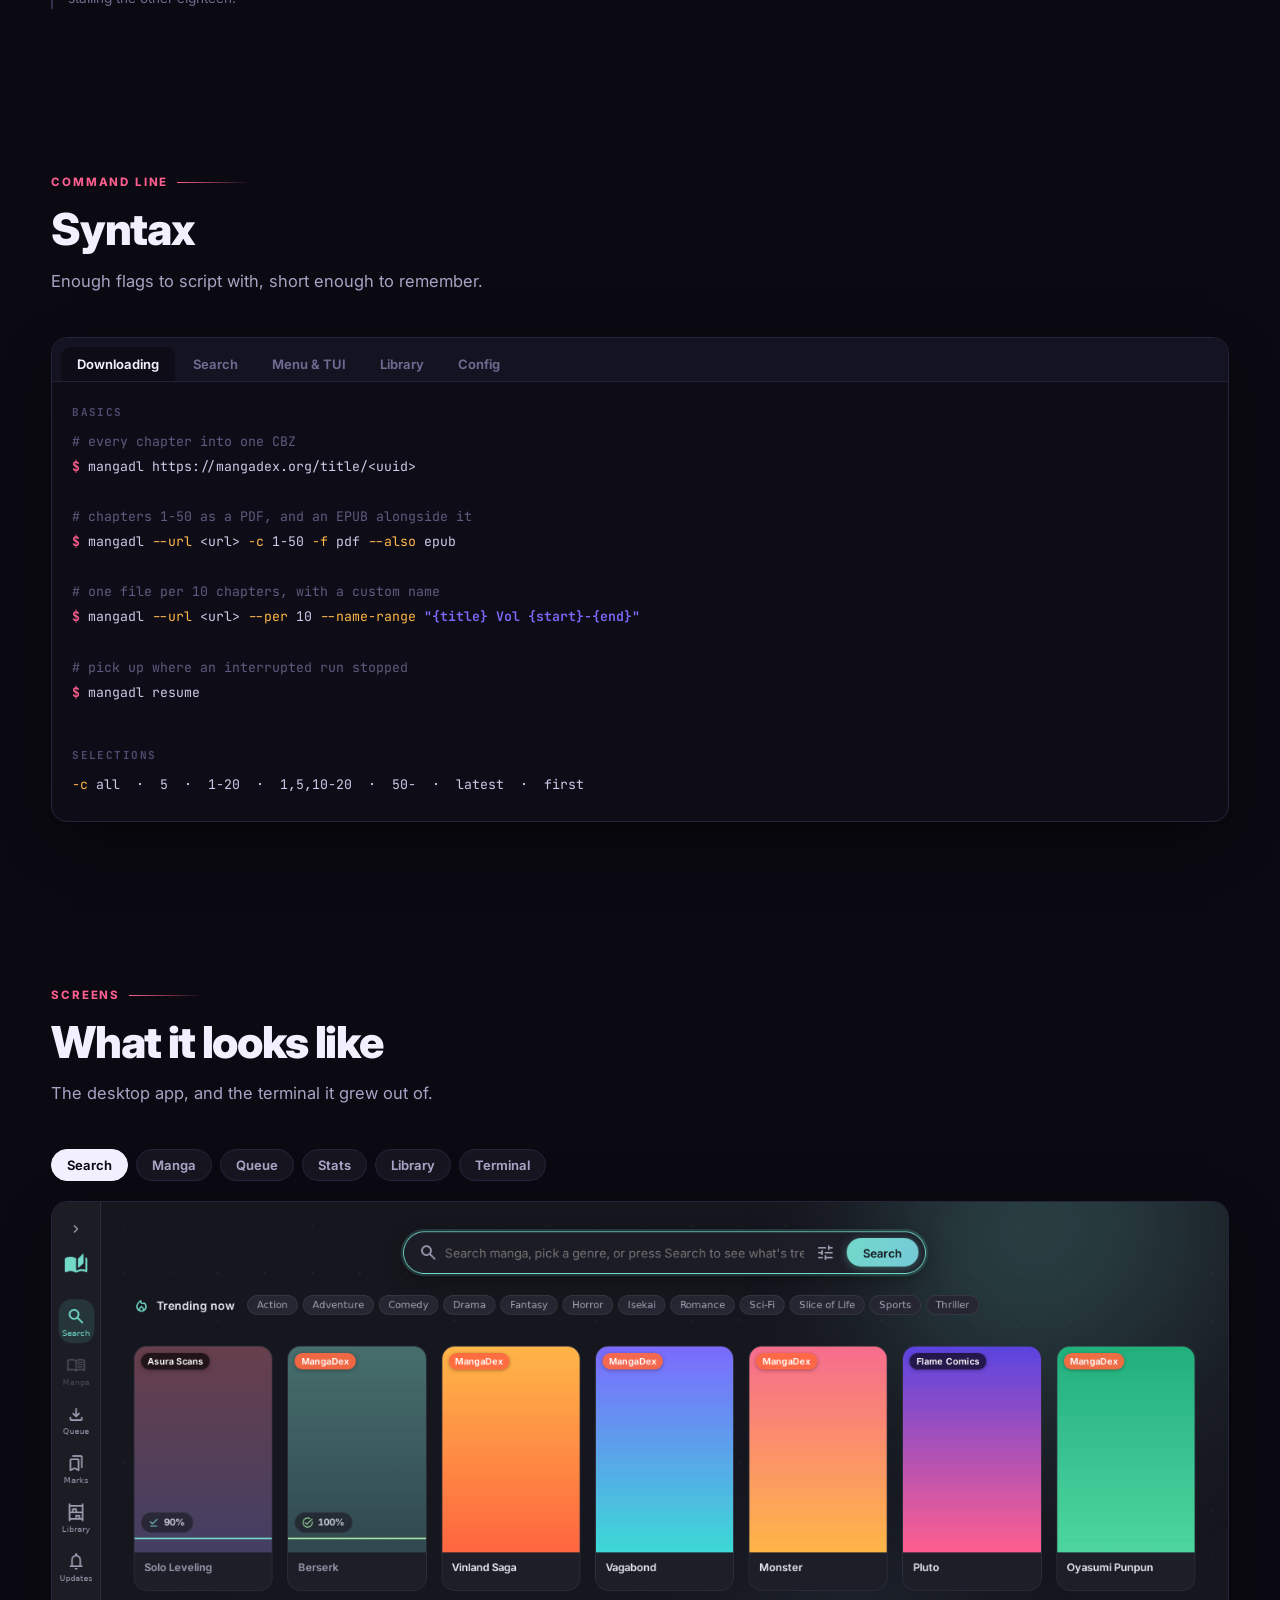
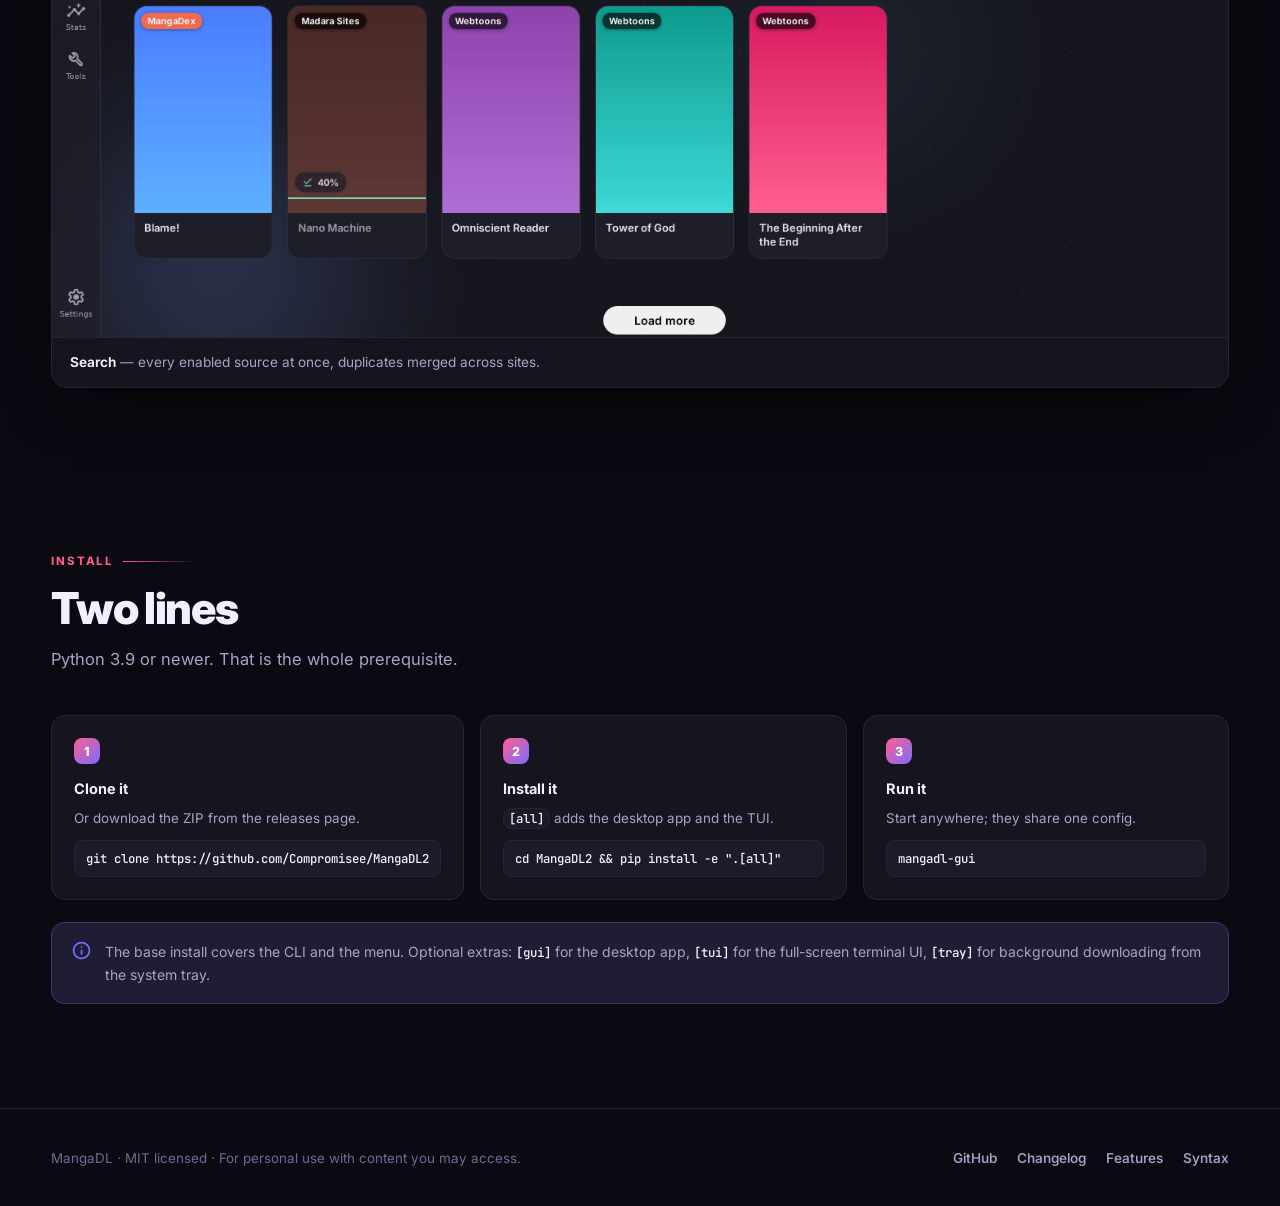
==== commit a58f89b0: "Update index.html" ====
--- a/docs/index.html
+++ b/docs/index.html
@@ -633,17 +633,6 @@
     <a class="src" href="https://flamecomics.xyz" target="_blank" rel="noopener noreferrer" data-kind="general"><span class="src-badge" style="background:linear-gradient(135deg,#ff7a1a,#ffb648)">FC</span><span class="src-txt"><span class="src-n">Flame Comics</span><span class="src-d">flamecomics.xyz</span></span></a>
     <a class="src" href="https://demonicscans.org" target="_blank" rel="noopener noreferrer" data-kind="general"><span class="src-badge" style="background:linear-gradient(135deg,#c0392b,#e8574a)">DS</span><span class="src-txt"><span class="src-n">Demonic Scans</span><span class="src-d">demonicscans.org</span></span></a>
     <a class="src" href="https://madarascans.org" target="_blank" rel="noopener noreferrer" data-kind="general"><span class="src-badge" style="background:linear-gradient(135deg,#8e44ad,#b06fd6)">MS</span><span class="src-txt"><span class="src-n">Madara Scans</span><span class="src-d">madarascans.org</span></span></a>
-    <a class="src" href="https://omegascans.org" target="_blank" rel="noopener noreferrer" data-kind="general"><span class="src-badge" style="background:linear-gradient(135deg,#0f9b8e,#3ddad7)">OS</span><span class="src-txt"><span class="src-n">Omega Scans</span><span class="src-d">omegascans.org</span></span></a>
-    <a class="src" href="https://manhwaread.com" target="_blank" rel="noopener noreferrer" data-kind="general"><span class="src-badge" style="background:linear-gradient(135deg,#d81b60,#ff5f8f)">MR</span><span class="src-txt"><span class="src-n">ManhwaRead</span><span class="src-d">manhwaread.com</span></span></a>
-    <a class="src" href="https://toonily.com" target="_blank" rel="noopener noreferrer" data-kind="general"><span class="src-badge" style="background:linear-gradient(135deg,#5b45e0,#8a76ff)">MN</span><span class="src-txt"><span class="src-n">Madara Sites</span><span class="src-d">10 sites in one</span></span><span class="tag-cf">CF</span></a>
-    <a class="src" href="https://witchscans.com" target="_blank" rel="noopener noreferrer" data-kind="general"><span class="src-badge" style="background:linear-gradient(135deg,#00897b,#26c6a8)">WS</span><span class="src-txt"><span class="src-n">Witch Scans</span><span class="src-d">witchscans.com</span></span></a>
-    <a class="src" href="https://writerscans.com" target="_blank" rel="noopener noreferrer" data-kind="general"><span class="src-badge" style="background:linear-gradient(135deg,#455a94,#6c82c4)">WR</span><span class="src-txt"><span class="src-n">Writers' Scans</span><span class="src-d">writerscans.com</span></span></a>
-    <a class="src" href="https://webtoons.com" target="_blank" rel="noopener noreferrer" data-kind="general"><span class="src-badge" style="background:linear-gradient(135deg,#00c853,#5efc82)">WT</span><span class="src-txt"><span class="src-n">Webtoons</span><span class="src-d">webtoons.com</span></span></a>
-    <a class="src" href="https://mangadass.com" target="_blank" rel="noopener noreferrer" data-kind="adult"><span class="src-badge" style="background:linear-gradient(135deg,#6d4c41,#a1887f)">MD</span><span class="src-txt"><span class="src-n">Mangadass</span><span class="src-d">mangadass.com</span></span><span class="tag-adult">18+</span></a>
-    <a class="src" href="https://manhwa18.net" target="_blank" rel="noopener noreferrer" data-kind="adult"><span class="src-badge" style="background:linear-gradient(135deg,#37474f,#62757f)">M18</span><span class="src-txt"><span class="src-n">Manhwa18</span><span class="src-d">manhwa18.net</span></span><span class="tag-adult">18+</span></a>
-    <a class="src" href="https://manga18.club" target="_blank" rel="noopener noreferrer" data-kind="adult"><span class="src-badge" style="background:linear-gradient(135deg,#4527a0,#7953d2)">MC</span><span class="src-txt"><span class="src-n">Manga18.club</span><span class="src-d">manga18.club</span></span><span class="tag-adult">18+</span></a>
-    <a class="src" href="https://hentaiakane.com" target="_blank" rel="noopener noreferrer" data-kind="adult"><span class="src-badge" style="background:linear-gradient(135deg,#ad1457,#e35183)">HA</span><span class="src-txt"><span class="src-n">HentaiAkane</span><span class="src-d">hentaiakane.com</span></span><span class="tag-adult">18+</span></a>
-    <a class="src" href="https://nhentai.net" target="_blank" rel="noopener noreferrer" data-kind="adult"><span class="src-badge" style="background:linear-gradient(135deg,#263238,#4f5b62)">NH</span><span class="src-txt"><span class="src-n">nhentai</span><span class="src-d">nhentai.net</span></span><span class="tag-adult">18+</span></a>
   </div>
 
   <p class="note">
